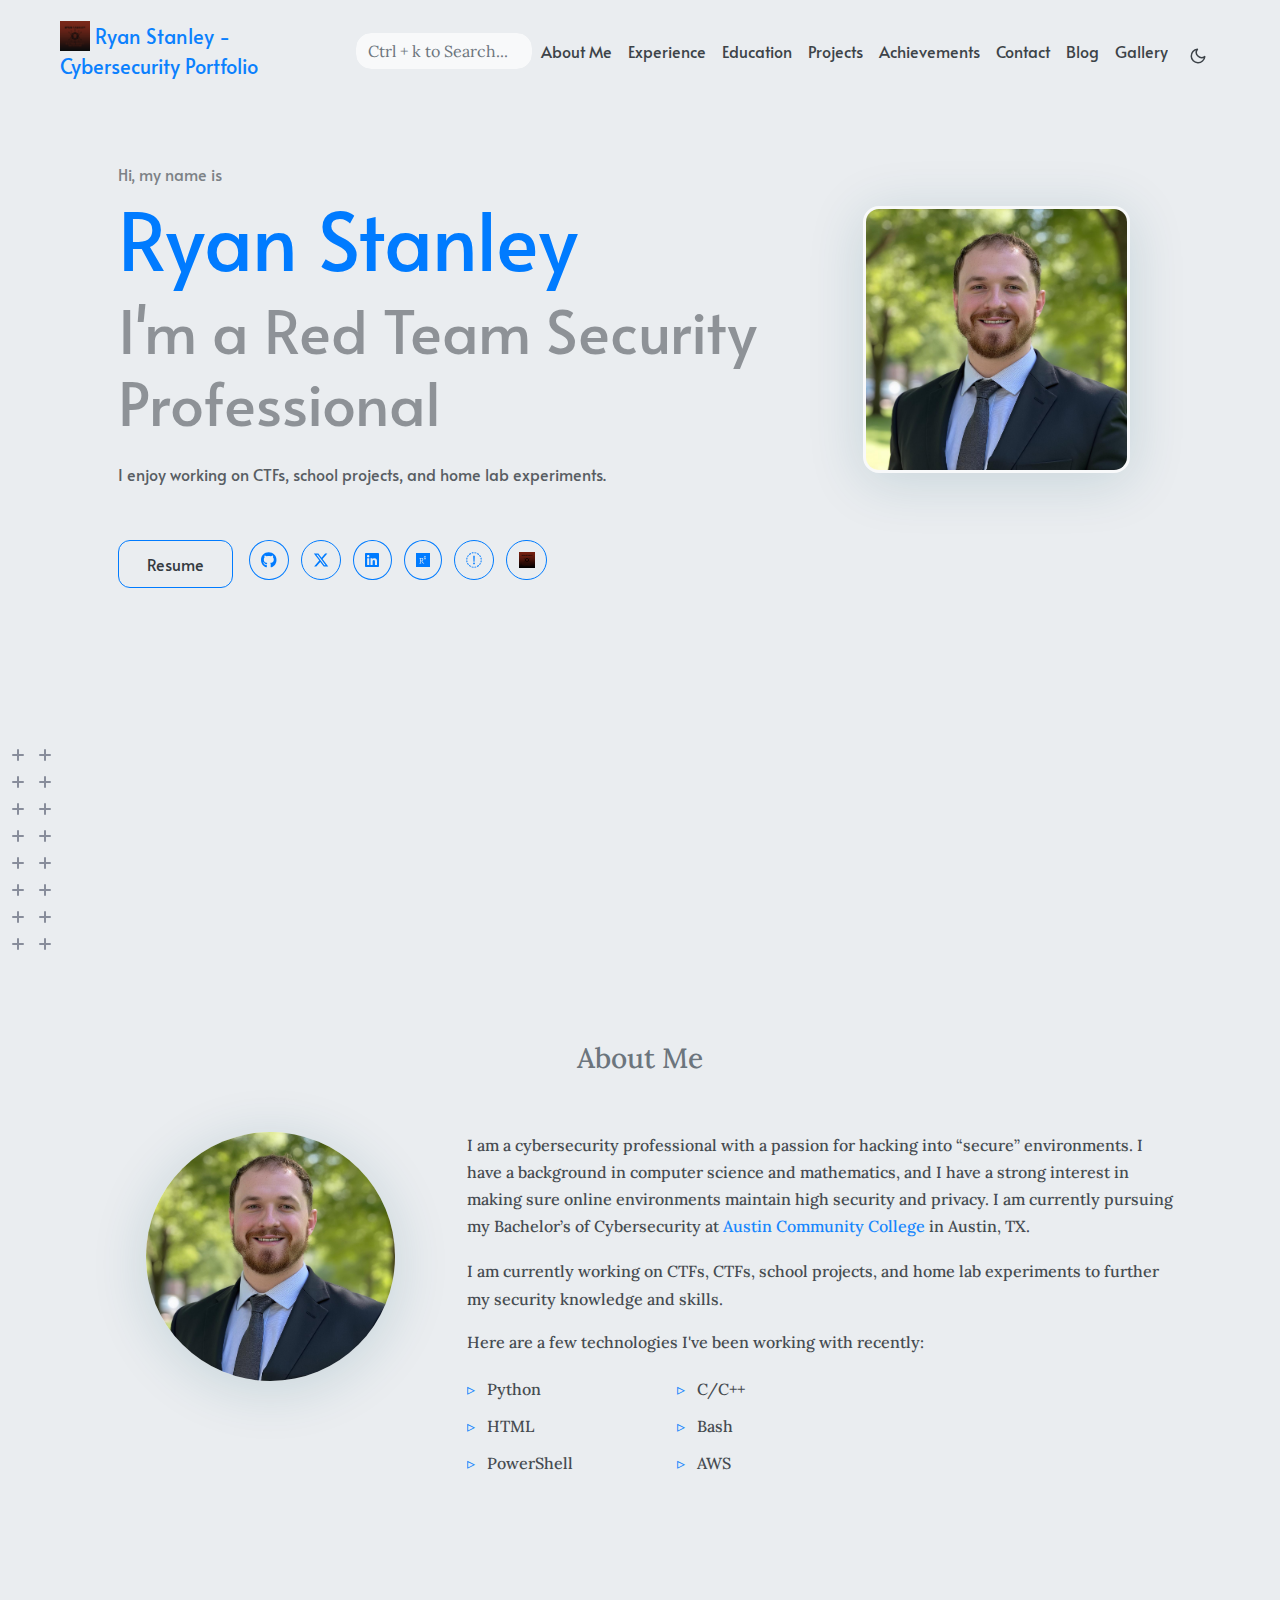
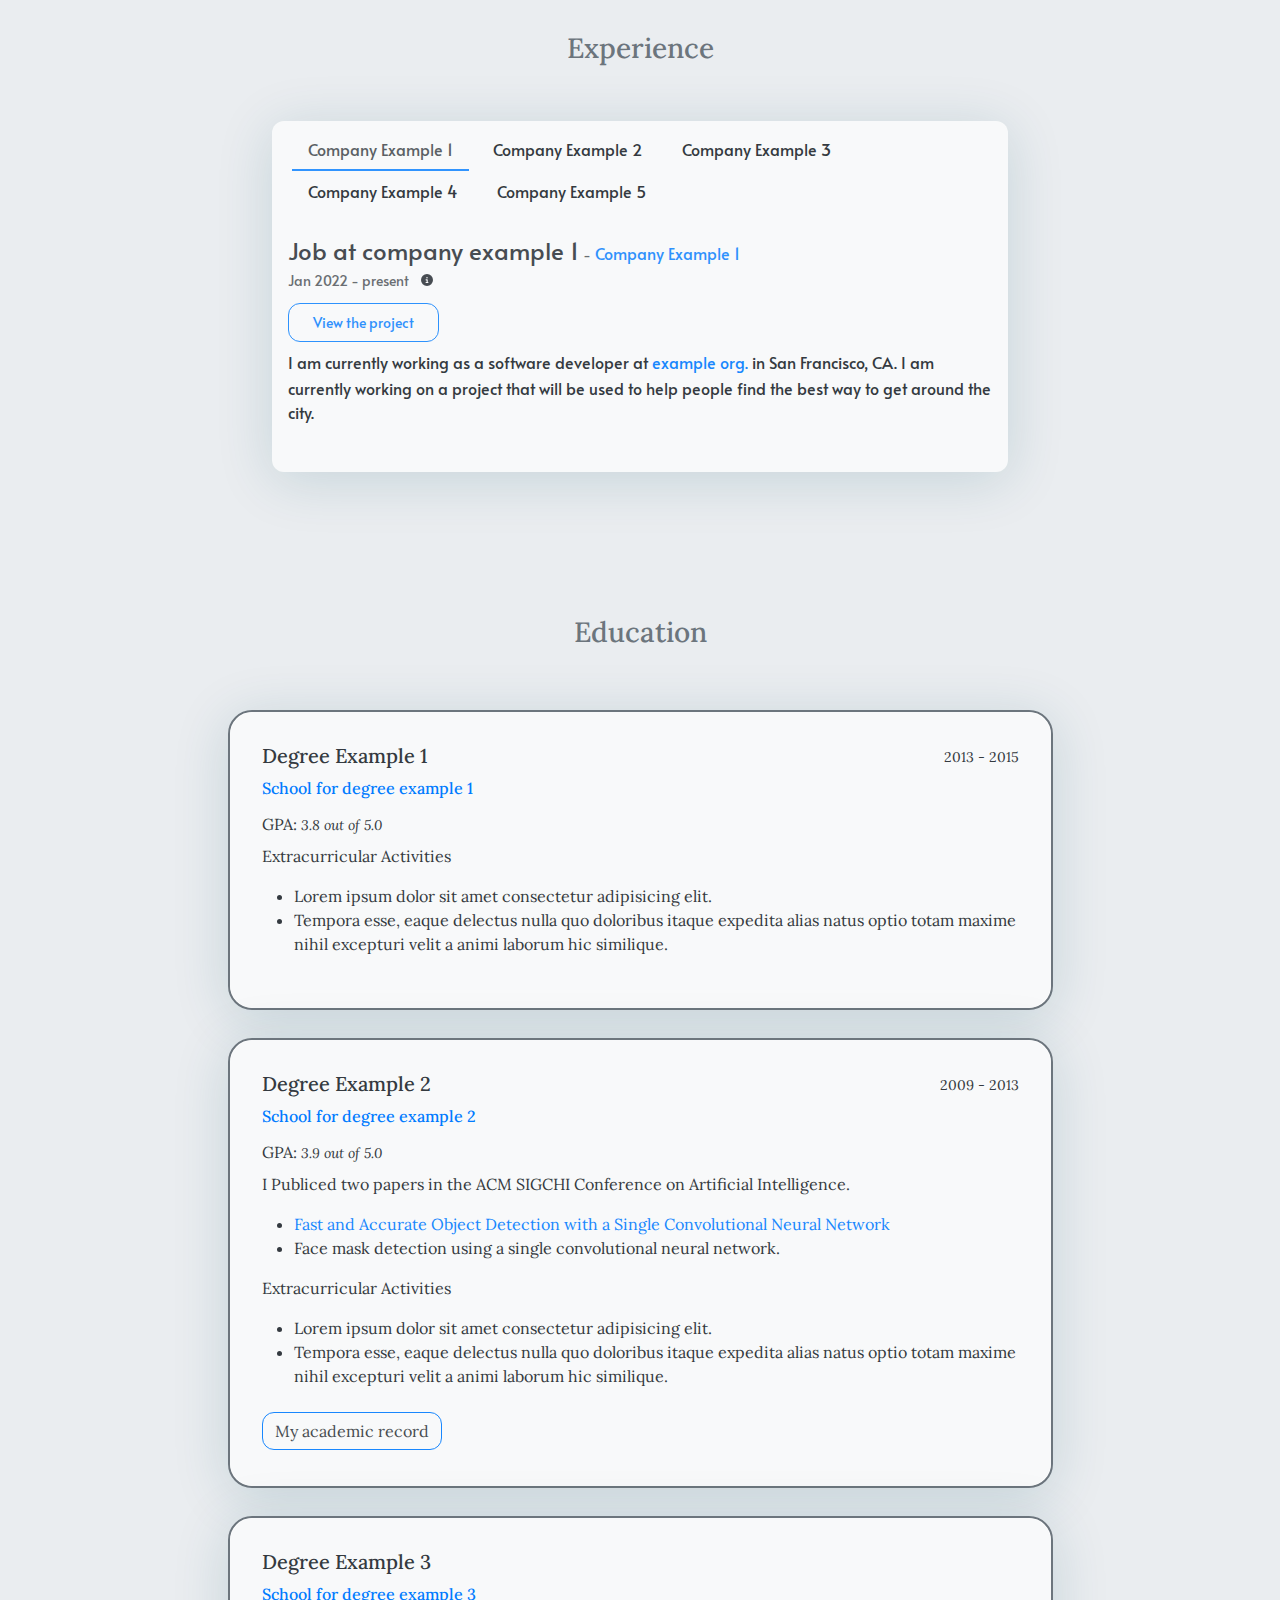
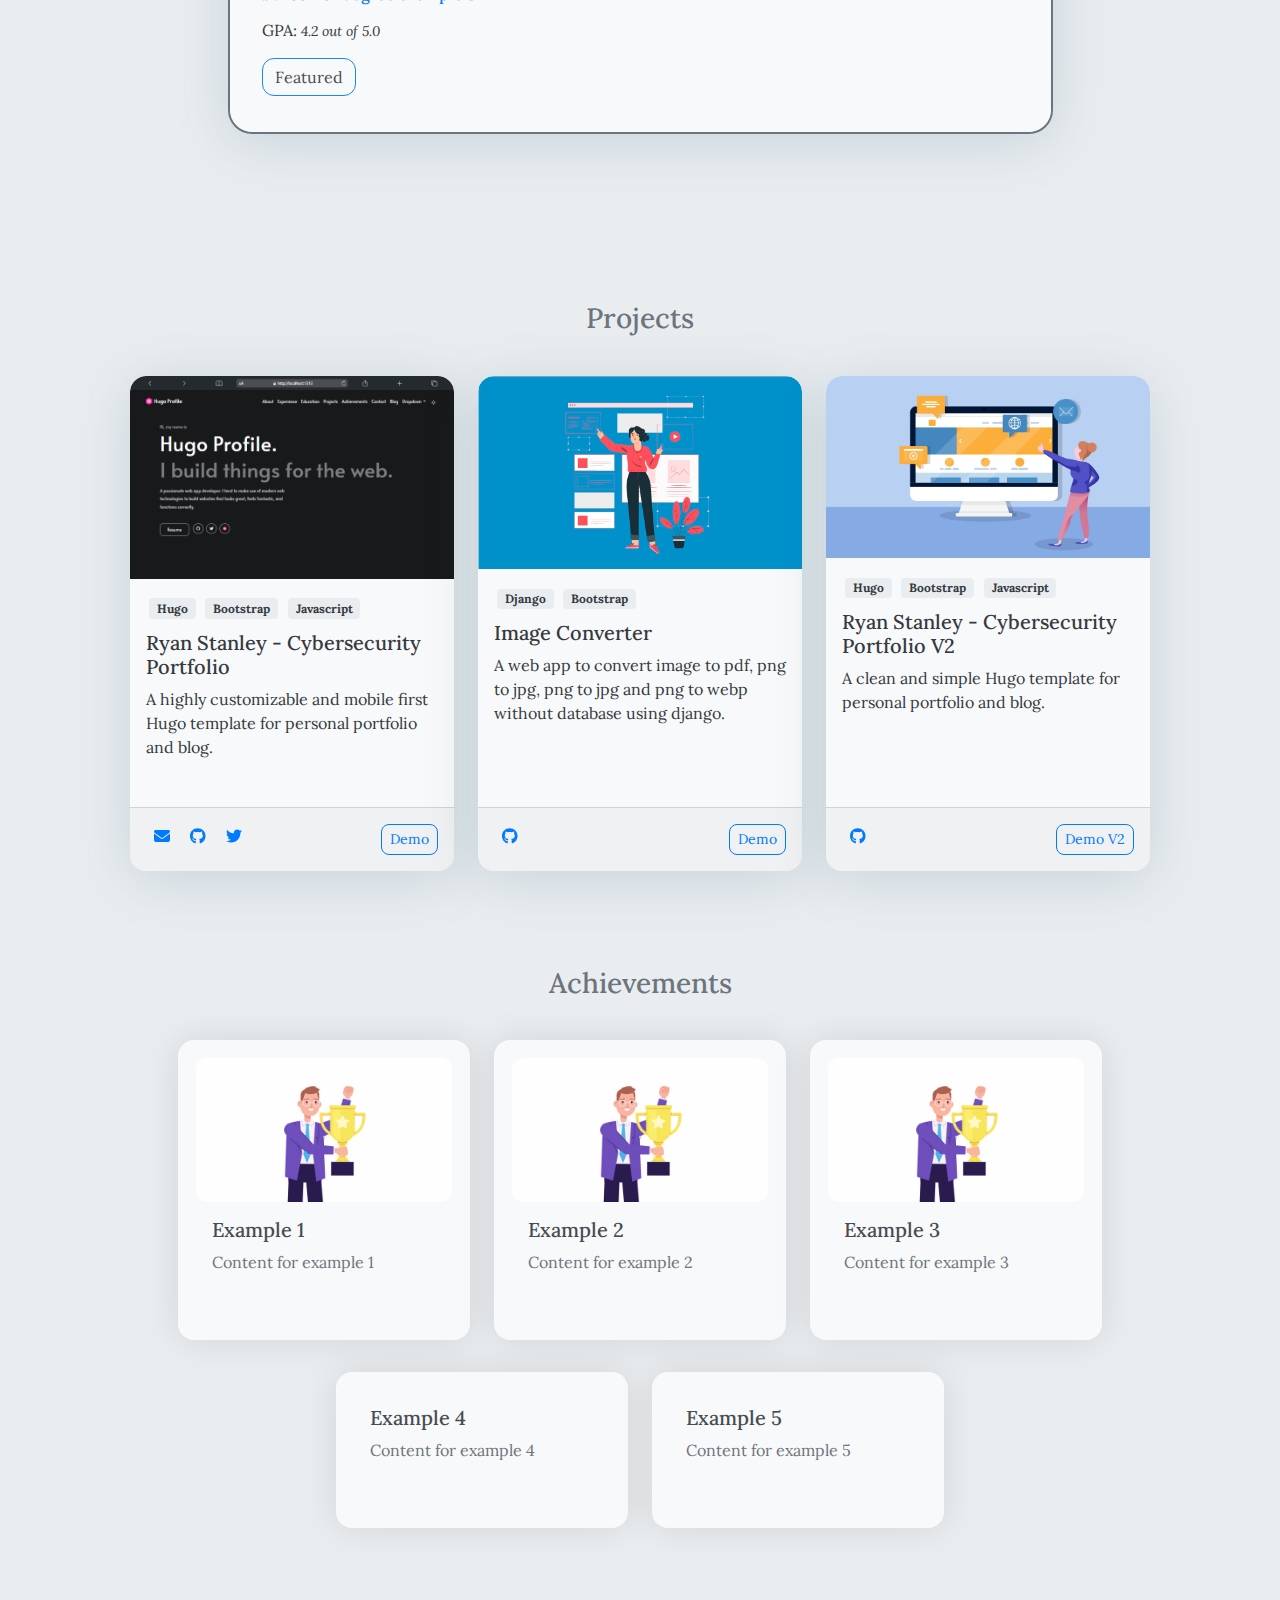
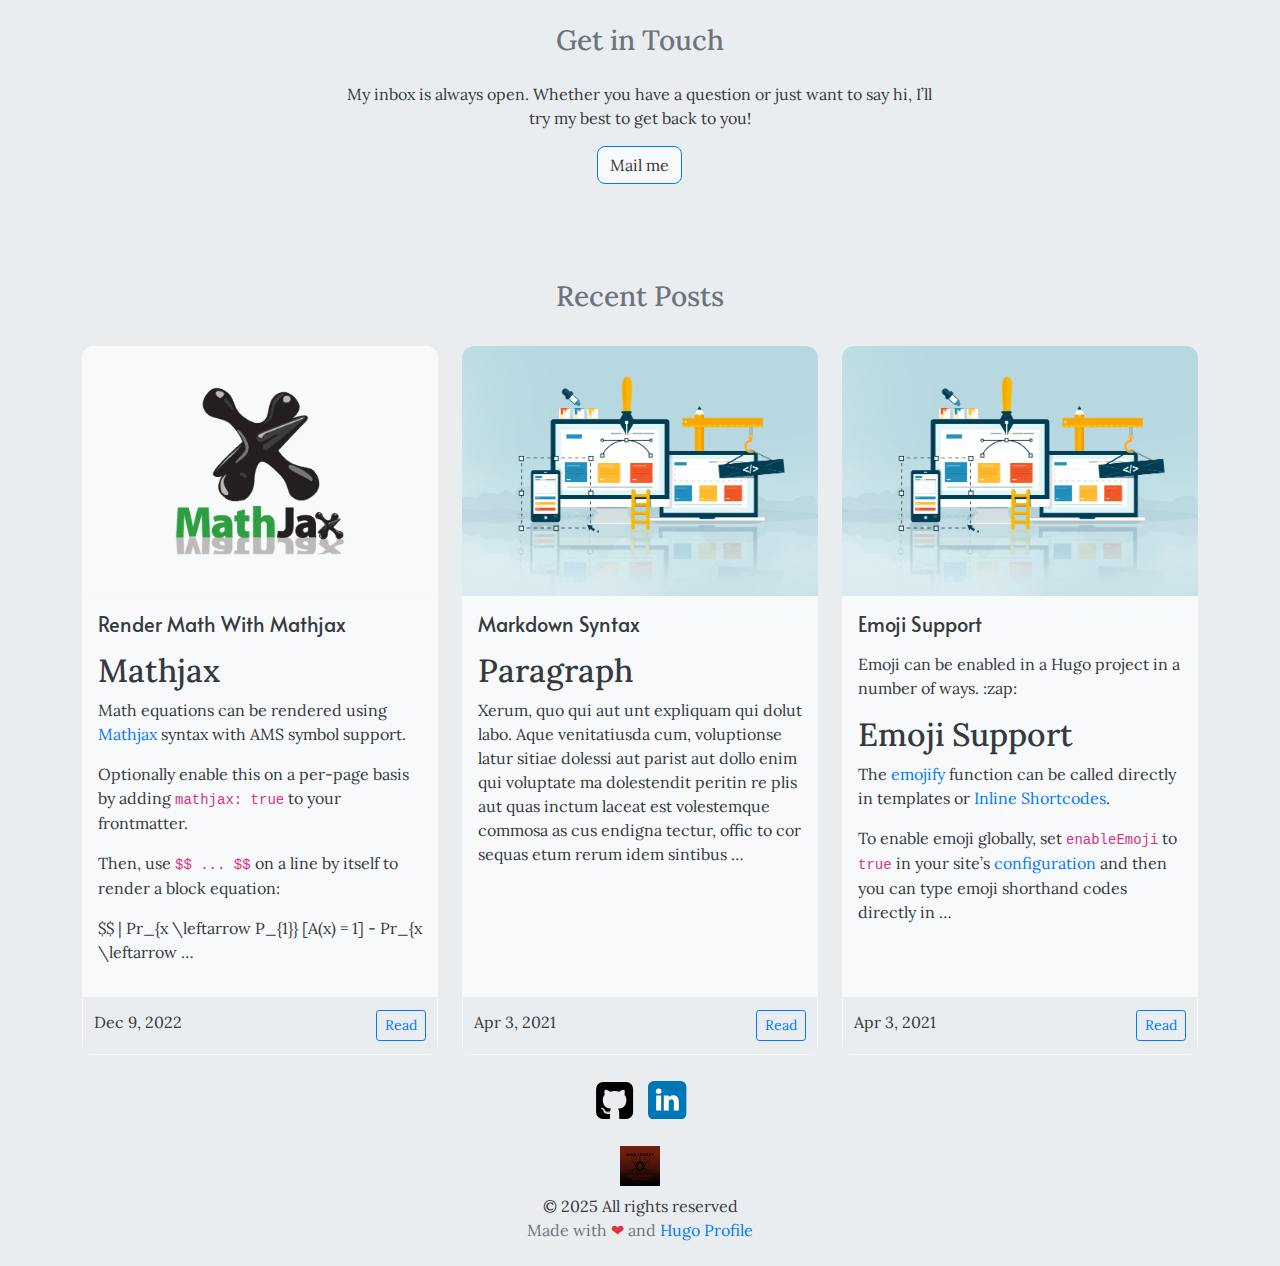
==== index.html @ 8c3f9b7b "resume and background color change" ====
<!DOCTYPE html>
<html lang="en">

<head>
	<meta name="generator" content="Hugo 0.146.5"><meta charset="UTF-8">
<meta name="viewport" content="width=device-width, initial-scale=1.0">
<meta http-equiv="X-UA-Compatible" content="ie=edge">
<meta http-equiv="Accept-CH" content="DPR, Viewport-Width, Width">
<link rel="icon" href=/fav.png type="image/gif">


<link rel="preconnect" href="https://fonts.googleapis.com">
<link rel="preconnect" href="https://fonts.gstatic.com" crossorigin>
<link rel="preload"
      as="style"
      href="https://fonts.googleapis.com/css2?family=Alata&family=Lora:ital,wght@0,400;0,500;0,600;0,700;1,400;1,500;1,600;1,700&family=Roboto:ital,wght@0,100;0,300;0,400;0,500;0,700;0,900;1,100;1,300;1,400;1,500;1,700;1,900&display=swap"
>
<link rel="stylesheet"
      href="https://fonts.googleapis.com/css2?family=Alata&family=Lora:ital,wght@0,400;0,500;0,600;0,700;1,400;1,500;1,600;1,700&family=Roboto:ital,wght@0,100;0,300;0,400;0,500;0,700;0,900;1,100;1,300;1,400;1,500;1,700;1,900&display=swap"
      media="print" onload="this.media='all'" />
<noscript>
  <link
          href="https://fonts.googleapis.com/css2?family=Alata&family=Lora:ital,wght@0,400;0,500;0,600;0,700;1,400;1,500;1,600;1,700&family=Roboto:ital,wght@0,100;0,300;0,400;0,500;0,700;0,900;1,100;1,300;1,400;1,500;1,700;1,900&display=swap"
          rel="stylesheet">
</noscript>


<link rel="stylesheet" href="/css/font.css" media="all">



<meta property="og:url" content="https://hugo-profile.netlify.app/">
  <meta property="og:site_name" content="Ryan Stanley - Cybersecurity Portfolio">
  <meta property="og:title" content="Ryan Stanley - Cybersecurity Portfolio">
  <meta property="og:description" content="I&#39;m a Red Team Security Professional">
  <meta property="og:locale" content="en_us">
  <meta property="og:type" content="website">


  <meta name="twitter:card" content="summary">
  <meta name="twitter:title" content="Ryan Stanley - Cybersecurity Portfolio">
  <meta name="twitter:description" content="I&#39;m a Red Team Security Professional">


<link rel="stylesheet" href="/bootstrap-5/css/bootstrap.min.css" media="all"><link rel="stylesheet" href="/css/header.css" media="all">
<link rel="stylesheet" href="/css/footer.css" media="all">


<link rel="stylesheet" href="/css/theme.css" media="all">

<style>
    :root {
        --text-color: #343a40;
        --text-secondary-color: #6c757d;
        --text-link-color: #007bff;
        --background-color: #eaedf0;
        --secondary-background-color: #64ffda1a;
        --primary-color: #007bff;
        --secondary-color: #f8f9fa;

         
        --text-color-dark: #e4e6eb;
        --text-secondary-color-dark: #b0b3b8;
        --text-link-color-dark: #ffffff;
        --background-color-dark: #18191a;
        --secondary-background-color-dark: #212529;
        --primary-color-dark: #ffffff;
        --secondary-color-dark: #212529;
    }
    body {
        font-size: 1rem;
        font-weight: 400;
        line-height: 1.5;
        text-align: left;
    }

    html {
        background-color: var(--background-color) !important;
    }

    body::-webkit-scrollbar {
        height: 0px;
        width: 8px;
        background-color: var(--background-color);
    }

    ::-webkit-scrollbar-track {
        border-radius: 1rem;
    }

    ::-webkit-scrollbar-thumb {
        border-radius: 1rem;
        background: #b0b0b0;
        outline: 1px solid var(--background-color);
    }

    #search-content::-webkit-scrollbar {
        width: .5em;
        height: .1em;
        background-color: var(--background-color);
    }
</style>



<meta name="description" content=I&#39;m&#32;a&#32;Red&#32;Team&#32;Security&#32;Professional>
<link rel="stylesheet" href="/css/index.css" media="all">
<link rel="stylesheet" href="/css/projects.css" media="all">


<script defer src="/fontawesome-6/all-6.4.2.js"></script>


  
  

  <title>
Ryan Stanley - Cybersecurity Portfolio

  </title>
</head>

<body class="light">
  
  
<script>
    let localStorageValue = localStorage.getItem("pref-theme");
    let mediaQuery = window.matchMedia('(prefers-color-scheme: dark)').matches;

    switch (localStorageValue) {
        case "dark":
            document.body.classList.add('dark');
            break;
        case "light":
            document.body.classList.remove('dark');
            break;
        default:
            if (mediaQuery) {
                document.body.classList.add('dark');
            }
            break;
    }
</script>




<script>
    var prevScrollPos = window.pageYOffset;
    window.addEventListener("scroll", function showHeaderOnScroll() {
        let profileHeaderElem = document.getElementById("profileHeader");
        let currentScrollPos = window.pageYOffset;
        let resetHeaderStyle = false;
        let showNavBarOnScrollUp =  true ;
        let showNavBar = showNavBarOnScrollUp ? prevScrollPos > currentScrollPos : currentScrollPos > 0;
        if (showNavBar) {
            profileHeaderElem.classList.add("showHeaderOnTop");
        } else {
            resetHeaderStyle = true;
        }
        if(currentScrollPos === 0) {
            resetHeaderStyle = true;
        }
        if(resetHeaderStyle) {
            profileHeaderElem.classList.remove("showHeaderOnTop");
        }
        prevScrollPos = currentScrollPos;
    });
</script>



<header id="profileHeader">
    <nav class="pt-3 navbar navbar-expand-lg animate">
        <div class="container-fluid mx-xs-2 mx-sm-5 mx-md-5 mx-lg-5">
            
            <a class="navbar-brand primary-font text-wrap" href="/">
                
                <img src="/fav.png" width="30" height="30"
                    class="d-inline-block align-top">
                Ryan Stanley - Cybersecurity Portfolio
                
            </a>

            
                <div>
                    <input id="search" autocomplete="off" class="form-control mr-sm-2 d-none d-md-block" placeholder='Ctrl &#43; k to Search...'
                        aria-label="Search" oninput="searchOnChange(event)">
                </div>
            

            
            <button class="navbar-toggler" type="button" data-bs-toggle="collapse" data-bs-target="#navbarContent"
                aria-controls="navbarContent" aria-expanded="false" aria-label="Toggle navigation">
                <svg aria-hidden="true" height="24" viewBox="0 0 16 16" version="1.1" width="24" data-view-component="true">
                    <path fill-rule="evenodd" d="M1 2.75A.75.75 0 011.75 2h12.5a.75.75 0 110 1.5H1.75A.75.75 0 011 2.75zm0 5A.75.75 0 011.75 7h12.5a.75.75 0 110 1.5H1.75A.75.75 0 011 7.75zM1.75 12a.75.75 0 100 1.5h12.5a.75.75 0 100-1.5H1.75z"></path>
                </svg>
            </button>

            
            <div class="collapse navbar-collapse text-wrap primary-font" id="navbarContent">
                <ul class="navbar-nav ms-auto text-center">
                    
                        <li class="nav-item navbar-text d-block d-md-none">
                            <div class="nav-link">
                                <input id="search" autocomplete="off" class="form-control mr-sm-2" placeholder='Ctrl &#43; k to Search...' aria-label="Search" oninput="searchOnChange(event)">
                            </div>
                        </li>
                    

                    
                    <li class="nav-item navbar-text">
                        <a class="nav-link" href="/#about" aria-label="about">
                            About Me
                        </a>
                    </li>
                    

                    
                    <li class="nav-item navbar-text">
                        <a class="nav-link" href="/#experience"
                            aria-label="experience">
                            Experience
                        </a>
                    </li>
                    

                    
                    <li class="nav-item navbar-text">
                        <a class="nav-link" href="/#education"
                            aria-label="education">
                            Education
                        </a>
                    </li>
                    

                    
                    <li class="nav-item navbar-text">
                        <a class="nav-link" href="/#projects"
                            aria-label="projects">
                            Projects
                        </a>
                    </li>
                    

                    
                    <li class="nav-item navbar-text">
                        <a class="nav-link" href="/#achievements"
                            aria-label="achievements">
                            Achievements
                        </a>
                    </li>
                    

                    
                    <li class="nav-item navbar-text">
                        <a class="nav-link" href="/#contact"
                            aria-label="contact">
                            Contact
                        </a>
                    </li>
                    

                    

                    
                    
                    
                    
                    <li class="nav-item navbar-text">
                        <a class="nav-link" href="/blogs" title="Blog posts">
                            
                            Blog
                        </a>
                    </li>
                    
                    
                    
                    
                    <li class="nav-item navbar-text">
                        <a class="nav-link" href="/gallery" title="Blog posts">
                            
                            Gallery
                        </a>
                    </li>
                    
                    

                    
                    <li class="nav-item navbar-text">
                        
                        <div class="text-center">
                            <button id="theme-toggle">
                                <svg id="moon" xmlns="http://www.w3.org/2000/svg" width="24" height="24" viewBox="0 0 24 24" fill="none" stroke="currentColor" stroke-width="2" stroke-linecap="round" stroke-linejoin="round">
                                    <path d="M21 12.79A9 9 0 1 1 11.21 3 7 7 0 0 0 21 12.79z"></path>
                                </svg>
                                <svg id="sun" xmlns="http://www.w3.org/2000/svg" width="24" height="24" viewBox="0 0 24 24" fill="none" stroke="currentColor" stroke-width="2" stroke-linecap="round" stroke-linejoin="round">
                                    <circle cx="12" cy="12" r="5"></circle>
                                    <line x1="12" y1="1" x2="12" y2="3"></line>
                                    <line x1="12" y1="21" x2="12" y2="23"></line>
                                    <line x1="4.22" y1="4.22" x2="5.64" y2="5.64"></line>
                                    <line x1="18.36" y1="18.36" x2="19.78" y2="19.78"></line>
                                    <line x1="1" y1="12" x2="3" y2="12"></line>
                                    <line x1="21" y1="12" x2="23" y2="12"></line>
                                    <line x1="4.22" y1="19.78" x2="5.64" y2="18.36"></line>
                                    <line x1="18.36" y1="5.64" x2="19.78" y2="4.22"></line>
                                </svg>
                            </button>
                        </div>
                    </li>
                    

                </ul>

            </div>
        </div>
    </nav>
</header>
<div id="content">
<section id="hero" class="py-5 align-middle">
    <div class="container px-3 px-sm-5 px-md-5 px-lg-5 pt-lg-3">
        <div class="row">
            <div class="col-sm-12 col-md-12 col-lg-8 content animate" id="primary-font">
                <span class="subtitle">
                    Hi, my name is
                </span>
                <h1>
                    Ryan Stanley
                </h1>
                <h2>
                    I&#39;m a Red Team Security Professional
                </h2>
                <p class="hero-content">
                    I enjoy working on CTFs, school projects, and home lab experiments.
                </p>
                <div class="row">
                    <div class="col-auto h-100">
                        
                        <a href="/images/resume.pdf" class="btn" download
			  >
                            Resume
                        </a>
                        
                    </div>
                    <div class="col-auto px-0 h-100"><span>
    
    <span class="px-1">
        <a href="https://github.com/ryanstanley-tech"
             target="_blank" 
            class="btn social-icon"
        >
            <i class="fab fa-github"></i>
        </a>
    </span>
    
    <span class="px-1">
        <a href="https://x.com/srytxn"
             target="_blank" 
            class="btn social-icon"
        >
            <i class="fab fa-x-twitter"></i>
        </a>
    </span>
    
    <span class="px-1">
        <a href="https://www.linkedin.com/in/ryanstanley-tech/"
             target="_blank" 
            class="btn social-icon"
        >
            <i class="fab fa-linkedin"></i>
        </a>
    </span>
    
    <span class="px-1">
        <a href="https://www.researchgate.net/profile/Ryan-Stanley-11?ev=hdr_xprf"
             target="_blank" 
            class="btn social-icon"
        >
            <i class="fab fa-researchgate"></i>
        </a>
    </span>
    
    <span class="px-1">
        <a href="https://tryhackme.com/p/srytxn"
             target="_blank" 
            class="btn social-icon"
        >
            <i class="fab fa-console"></i>
        </a>
    </span>
    

    
    <span class="px-1">
        <a href="https://ryanstanley-tech.github.io/"
             target="_blank" 
            class="btn social-icon"
        >
            <img src="/fav.png">
        </a>
    </span>
    
</span>
</div>
                </div>
            </div>
            <div class="col-sm-12 col-md-12 col-lg-4">
                <div class="row justify-content-center">
                    <div class="col-sm-12 col-md-9 pt-5 image animate px-5 px-md-5 px-lg-0 text-center">
                        <img src="/images/me.png"
                            class="img-thumbnail mx-auto"
                            alt=""
                        >
                    </div>
                </div>
            </div>
        </div>
    </div>
    
    <div class="hero-bottom-svg d-md-block d-lg-block d-none">
        <svg xmlns="http://www.w3.org/2000/svg" width="201" height="201" viewBox="0 0 201 201">
            <g id="Group_1168" data-name="Group 1168" transform="translate(-384 -1392)">
                <rect id="Rectangle_2206" data-name="Rectangle 2206" width="12" height="2" rx="1"
                    transform="translate(391 1392) rotate(90)" fill="#282f49" />
                <rect id="Rectangle_2271" data-name="Rectangle 2271" width="12" height="2" rx="1"
                    transform="translate(391 1500) rotate(90)" fill="#282f49" />
                <rect id="Rectangle_2238" data-name="Rectangle 2238" width="12" height="2" rx="1"
                    transform="translate(391 1446) rotate(90)" fill="#282f49" />
                <rect id="Rectangle_2278" data-name="Rectangle 2278" width="12" height="2" rx="1"
                    transform="translate(391 1554) rotate(90)" fill="#282f49" />
                <rect id="Rectangle_2222" data-name="Rectangle 2222" width="12" height="2" rx="1"
                    transform="translate(391 1419) rotate(90)" fill="#282f49" />
                <rect id="Rectangle_2272" data-name="Rectangle 2272" width="12" height="2" rx="1"
                    transform="translate(391 1527) rotate(90)" fill="#282f49" />
                <rect id="Rectangle_2241" data-name="Rectangle 2241" width="12" height="2" rx="1"
                    transform="translate(391 1473) rotate(90)" fill="#282f49" />
                <rect id="Rectangle_2288" data-name="Rectangle 2288" width="12" height="2" rx="1"
                    transform="translate(391 1581) rotate(90)" fill="#282f49" />
                <rect id="Rectangle_2214" data-name="Rectangle 2214" width="12" height="2" rx="1"
                    transform="translate(499 1392) rotate(90)" fill="#282f49" />
                <rect id="Rectangle_2289" data-name="Rectangle 2289" width="12" height="2" rx="1"
                    transform="translate(499 1500) rotate(90)" fill="#282f49" />
                <rect id="Rectangle_2256" data-name="Rectangle 2256" width="12" height="2" rx="1"
                    transform="translate(499 1446) rotate(90)" fill="#282f49" />
                <rect id="Rectangle_2290" data-name="Rectangle 2290" width="12" height="2" rx="1"
                    transform="translate(499 1554) rotate(90)" fill="#282f49" />
                <rect id="Rectangle_2231" data-name="Rectangle 2231" width="12" height="2" rx="1"
                    transform="translate(499 1419) rotate(90)" fill="#282f49" />
                <rect id="Rectangle_2291" data-name="Rectangle 2291" width="12" height="2" rx="1"
                    transform="translate(499 1527) rotate(90)" fill="#282f49" />
                <rect id="Rectangle_2257" data-name="Rectangle 2257" width="12" height="2" rx="1"
                    transform="translate(499 1473) rotate(90)" fill="#282f49" />
                <rect id="Rectangle_2292" data-name="Rectangle 2292" width="12" height="2" rx="1"
                    transform="translate(499 1581) rotate(90)" fill="#282f49" />
                <rect id="Rectangle_2210" data-name="Rectangle 2210" width="12" height="2" rx="1"
                    transform="translate(445 1392) rotate(90)" fill="#282f49" />
                <rect id="Rectangle_2279" data-name="Rectangle 2279" width="12" height="2" rx="1"
                    transform="translate(445 1500) rotate(90)" fill="#282f49" />
                <rect id="Rectangle_2248" data-name="Rectangle 2248" width="12" height="2" rx="1"
                    transform="translate(445 1446) rotate(90)" fill="#282f49" />
                <rect id="Rectangle_2280" data-name="Rectangle 2280" width="12" height="2" rx="1"
                    transform="translate(445 1554) rotate(90)" fill="#282f49" />
                <rect id="Rectangle_2226" data-name="Rectangle 2226" width="12" height="2" rx="1"
                    transform="translate(445 1419) rotate(90)" fill="#282f49" />
                <rect id="Rectangle_2281" data-name="Rectangle 2281" width="12" height="2" rx="1"
                    transform="translate(445 1527) rotate(90)" fill="#282f49" />
                <rect id="Rectangle_2249" data-name="Rectangle 2249" width="12" height="2" rx="1"
                    transform="translate(445 1473) rotate(90)" fill="#282f49" />
                <rect id="Rectangle_2293" data-name="Rectangle 2293" width="12" height="2" rx="1"
                    transform="translate(445 1581) rotate(90)" fill="#282f49" />
                <rect id="Rectangle_2219" data-name="Rectangle 2219" width="12" height="2" rx="1"
                    transform="translate(553 1392) rotate(90)" fill="#282f49" />
                <rect id="Rectangle_2310" data-name="Rectangle 2310" width="12" height="2" rx="1"
                    transform="translate(553 1500) rotate(90)" fill="#282f49" />
                <rect id="Rectangle_2262" data-name="Rectangle 2262" width="12" height="2" rx="1"
                    transform="translate(553 1446) rotate(90)" fill="#282f49" />
                <rect id="Rectangle_2311" data-name="Rectangle 2311" width="12" height="2" rx="1"
                    transform="translate(553 1554) rotate(90)" fill="#282f49" />
                <rect id="Rectangle_2232" data-name="Rectangle 2232" width="12" height="2" rx="1"
                    transform="translate(553 1419) rotate(90)" fill="#282f49" />
                <rect id="Rectangle_2312" data-name="Rectangle 2312" width="12" height="2" rx="1"
                    transform="translate(553 1527) rotate(90)" fill="#282f49" />
                <rect id="Rectangle_2263" data-name="Rectangle 2263" width="12" height="2" rx="1"
                    transform="translate(553 1473) rotate(90)" fill="#282f49" />
                <rect id="Rectangle_2313" data-name="Rectangle 2313" width="12" height="2" rx="1"
                    transform="translate(553 1581) rotate(90)" fill="#282f49" />
                <rect id="Rectangle_2209" data-name="Rectangle 2209" width="12" height="2" rx="1"
                    transform="translate(418 1392) rotate(90)" fill="#282f49" />
                <rect id="Rectangle_2273" data-name="Rectangle 2273" width="12" height="2" rx="1"
                    transform="translate(418 1500) rotate(90)" fill="#282f49" />
                <rect id="Rectangle_2242" data-name="Rectangle 2242" width="12" height="2" rx="1"
                    transform="translate(418 1446) rotate(90)" fill="#282f49" />
                <rect id="Rectangle_2282" data-name="Rectangle 2282" width="12" height="2" rx="1"
                    transform="translate(418 1554) rotate(90)" fill="#282f49" />
                <rect id="Rectangle_2223" data-name="Rectangle 2223" width="12" height="2" rx="1"
                    transform="translate(418 1419) rotate(90)" fill="#282f49" />
                <rect id="Rectangle_2274" data-name="Rectangle 2274" width="12" height="2" rx="1"
                    transform="translate(418 1527) rotate(90)" fill="#282f49" />
                <rect id="Rectangle_2243" data-name="Rectangle 2243" width="12" height="2" rx="1"
                    transform="translate(418 1473) rotate(90)" fill="#282f49" />
                <rect id="Rectangle_2294" data-name="Rectangle 2294" width="12" height="2" rx="1"
                    transform="translate(418 1581) rotate(90)" fill="#282f49" />
                <rect id="Rectangle_2217" data-name="Rectangle 2217" width="12" height="2" rx="1"
                    transform="translate(526 1392) rotate(90)" fill="#282f49" />
                <rect id="Rectangle_2314" data-name="Rectangle 2314" width="12" height="2" rx="1"
                    transform="translate(526 1500) rotate(90)" fill="#282f49" />
                <rect id="Rectangle_2258" data-name="Rectangle 2258" width="12" height="2" rx="1"
                    transform="translate(526 1446) rotate(90)" fill="#282f49" />
                <rect id="Rectangle_2315" data-name="Rectangle 2315" width="12" height="2" rx="1"
                    transform="translate(526 1554) rotate(90)" fill="#282f49" />
                <rect id="Rectangle_2233" data-name="Rectangle 2233" width="12" height="2" rx="1"
                    transform="translate(526 1419) rotate(90)" fill="#282f49" />
                <rect id="Rectangle_2316" data-name="Rectangle 2316" width="12" height="2" rx="1"
                    transform="translate(526 1527) rotate(90)" fill="#282f49" />
                <rect id="Rectangle_2259" data-name="Rectangle 2259" width="12" height="2" rx="1"
                    transform="translate(526 1473) rotate(90)" fill="#282f49" />
                <rect id="Rectangle_2317" data-name="Rectangle 2317" width="12" height="2" rx="1"
                    transform="translate(526 1581) rotate(90)" fill="#282f49" />
                <rect id="Rectangle_2211" data-name="Rectangle 2211" width="12" height="2" rx="1"
                    transform="translate(472 1392) rotate(90)" fill="#282f49" />
                <rect id="Rectangle_2295" data-name="Rectangle 2295" width="12" height="2" rx="1"
                    transform="translate(472 1500) rotate(90)" fill="#282f49" />
                <rect id="Rectangle_2250" data-name="Rectangle 2250" width="12" height="2" rx="1"
                    transform="translate(472 1446) rotate(90)" fill="#282f49" />
                <rect id="Rectangle_2296" data-name="Rectangle 2296" width="12" height="2" rx="1"
                    transform="translate(472 1554) rotate(90)" fill="#282f49" />
                <rect id="Rectangle_2227" data-name="Rectangle 2227" width="12" height="2" rx="1"
                    transform="translate(472 1419) rotate(90)" fill="#282f49" />
                <rect id="Rectangle_2297" data-name="Rectangle 2297" width="12" height="2" rx="1"
                    transform="translate(472 1527) rotate(90)" fill="#282f49" />
                <rect id="Rectangle_2251" data-name="Rectangle 2251" width="12" height="2" rx="1"
                    transform="translate(472 1473) rotate(90)" fill="#282f49" />
                <rect id="Rectangle_2298" data-name="Rectangle 2298" width="12" height="2" rx="1"
                    transform="translate(472 1581) rotate(90)" fill="#282f49" />
                <rect id="Rectangle_2221" data-name="Rectangle 2221" width="12" height="2" rx="1"
                    transform="translate(580 1392) rotate(90)" fill="#282f49" />
                <rect id="Rectangle_2318" data-name="Rectangle 2318" width="12" height="2" rx="1"
                    transform="translate(580 1500) rotate(90)" fill="#282f49" />
                <rect id="Rectangle_2264" data-name="Rectangle 2264" width="12" height="2" rx="1"
                    transform="translate(580 1446) rotate(90)" fill="#282f49" />
                <rect id="Rectangle_2319" data-name="Rectangle 2319" width="12" height="2" rx="1"
                    transform="translate(580 1554) rotate(90)" fill="#282f49" />
                <rect id="Rectangle_2236" data-name="Rectangle 2236" width="12" height="2" rx="1"
                    transform="translate(580 1419) rotate(90)" fill="#282f49" />
                <rect id="Rectangle_2320" data-name="Rectangle 2320" width="12" height="2" rx="1"
                    transform="translate(580 1527) rotate(90)" fill="#282f49" />
                <rect id="Rectangle_2265" data-name="Rectangle 2265" width="12" height="2" rx="1"
                    transform="translate(580 1473) rotate(90)" fill="#282f49" />
                <rect id="Rectangle_2321" data-name="Rectangle 2321" width="12" height="2" rx="1"
                    transform="translate(580 1581) rotate(90)" fill="#282f49" />
                <rect id="Rectangle_2207" data-name="Rectangle 2207" width="12" height="2" rx="1"
                    transform="translate(396 1399) rotate(-180)" fill="#282f49" />
                <rect id="Rectangle_2270" data-name="Rectangle 2270" width="12" height="2" rx="1"
                    transform="translate(396 1507) rotate(-180)" fill="#282f49" />
                <rect id="Rectangle_2239" data-name="Rectangle 2239" width="12" height="2" rx="1"
                    transform="translate(396 1453) rotate(-180)" fill="#282f49" />
                <rect id="Rectangle_2283" data-name="Rectangle 2283" width="12" height="2" rx="1"
                    transform="translate(396 1561) rotate(-180)" fill="#282f49" />
                <rect id="Rectangle_2224" data-name="Rectangle 2224" width="12" height="2" rx="1"
                    transform="translate(396 1426) rotate(-180)" fill="#282f49" />
                <rect id="Rectangle_2275" data-name="Rectangle 2275" width="12" height="2" rx="1"
                    transform="translate(396 1534) rotate(-180)" fill="#282f49" />
                <rect id="Rectangle_2244" data-name="Rectangle 2244" width="12" height="2" rx="1"
                    transform="translate(396 1480) rotate(-180)" fill="#282f49" />
                <rect id="Rectangle_2299" data-name="Rectangle 2299" width="12" height="2" rx="1"
                    transform="translate(396 1588) rotate(-180)" fill="#282f49" />
                <rect id="Rectangle_2215" data-name="Rectangle 2215" width="12" height="2" rx="1"
                    transform="translate(504 1399) rotate(-180)" fill="#282f49" />
                <rect id="Rectangle_2300" data-name="Rectangle 2300" width="12" height="2" rx="1"
                    transform="translate(504 1507) rotate(-180)" fill="#282f49" />
                <rect id="Rectangle_2252" data-name="Rectangle 2252" width="12" height="2" rx="1"
                    transform="translate(504 1453) rotate(-180)" fill="#282f49" />
                <rect id="Rectangle_2301" data-name="Rectangle 2301" width="12" height="2" rx="1"
                    transform="translate(504 1561) rotate(-180)" fill="#282f49" />
                <rect id="Rectangle_2228" data-name="Rectangle 2228" width="12" height="2" rx="1"
                    transform="translate(504 1426) rotate(-180)" fill="#282f49" />
                <rect id="Rectangle_2302" data-name="Rectangle 2302" width="12" height="2" rx="1"
                    transform="translate(504 1534) rotate(-180)" fill="#282f49" />
                <rect id="Rectangle_2253" data-name="Rectangle 2253" width="12" height="2" rx="1"
                    transform="translate(504 1480) rotate(-180)" fill="#282f49" />
                <rect id="Rectangle_2303" data-name="Rectangle 2303" width="12" height="2" rx="1"
                    transform="translate(504 1588) rotate(-180)" fill="#282f49" />
                <rect id="Rectangle_2212" data-name="Rectangle 2212" width="12" height="2" rx="1"
                    transform="translate(450 1399) rotate(-180)" fill="#282f49" />
                <rect id="Rectangle_2284" data-name="Rectangle 2284" width="12" height="2" rx="1"
                    transform="translate(450 1507) rotate(-180)" fill="#282f49" />
                <rect id="Rectangle_2245" data-name="Rectangle 2245" width="12" height="2" rx="1"
                    transform="translate(450 1453) rotate(-180)" fill="#282f49" />
                <rect id="Rectangle_2285" data-name="Rectangle 2285" width="12" height="2" rx="1"
                    transform="translate(450 1561) rotate(-180)" fill="#282f49" />
                <rect id="Rectangle_2229" data-name="Rectangle 2229" width="12" height="2" rx="1"
                    transform="translate(450 1426) rotate(-180)" fill="#282f49" />
                <rect id="Rectangle_2286" data-name="Rectangle 2286" width="12" height="2" rx="1"
                    transform="translate(450 1534) rotate(-180)" fill="#282f49" />
                <rect id="Rectangle_2246" data-name="Rectangle 2246" width="12" height="2" rx="1"
                    transform="translate(450 1480) rotate(-180)" fill="#282f49" />
                <rect id="Rectangle_2304" data-name="Rectangle 2304" width="12" height="2" rx="1"
                    transform="translate(450 1588) rotate(-180)" fill="#282f49" />
                <rect id="Rectangle_2218" data-name="Rectangle 2218" width="12" height="2" rx="1"
                    transform="translate(558 1399) rotate(-180)" fill="#282f49" />
                <rect id="Rectangle_2322" data-name="Rectangle 2322" width="12" height="2" rx="1"
                    transform="translate(558 1507) rotate(-180)" fill="#282f49" />
                <rect id="Rectangle_2266" data-name="Rectangle 2266" width="12" height="2" rx="1"
                    transform="translate(558 1453) rotate(-180)" fill="#282f49" />
                <rect id="Rectangle_2323" data-name="Rectangle 2323" width="12" height="2" rx="1"
                    transform="translate(558 1561) rotate(-180)" fill="#282f49" />
                <rect id="Rectangle_2234" data-name="Rectangle 2234" width="12" height="2" rx="1"
                    transform="translate(558 1426) rotate(-180)" fill="#282f49" />
                <rect id="Rectangle_2324" data-name="Rectangle 2324" width="12" height="2" rx="1"
                    transform="translate(558 1534) rotate(-180)" fill="#282f49" />
                <rect id="Rectangle_2267" data-name="Rectangle 2267" width="12" height="2" rx="1"
                    transform="translate(558 1480) rotate(-180)" fill="#282f49" />
                <rect id="Rectangle_2325" data-name="Rectangle 2325" width="12" height="2" rx="1"
                    transform="translate(558 1588) rotate(-180)" fill="#282f49" />
                <rect id="Rectangle_2208" data-name="Rectangle 2208" width="12" height="2" rx="1"
                    transform="translate(423 1399) rotate(-180)" fill="#282f49" />
                <rect id="Rectangle_2276" data-name="Rectangle 2276" width="12" height="2" rx="1"
                    transform="translate(423 1507) rotate(-180)" fill="#282f49" />
                <rect id="Rectangle_2240" data-name="Rectangle 2240" width="12" height="2" rx="1"
                    transform="translate(423 1453) rotate(-180)" fill="#282f49" />
                <rect id="Rectangle_2287" data-name="Rectangle 2287" width="12" height="2" rx="1"
                    transform="translate(423 1561) rotate(-180)" fill="#282f49" />
                <rect id="Rectangle_2225" data-name="Rectangle 2225" width="12" height="2" rx="1"
                    transform="translate(423 1426) rotate(-180)" fill="#282f49" />
                <rect id="Rectangle_2277" data-name="Rectangle 2277" width="12" height="2" rx="1"
                    transform="translate(423 1534) rotate(-180)" fill="#282f49" />
                <rect id="Rectangle_2247" data-name="Rectangle 2247" width="12" height="2" rx="1"
                    transform="translate(423 1480) rotate(-180)" fill="#282f49" />
                <rect id="Rectangle_2305" data-name="Rectangle 2305" width="12" height="2" rx="1"
                    transform="translate(423 1588) rotate(-180)" fill="#282f49" />
                <rect id="Rectangle_2216" data-name="Rectangle 2216" width="12" height="2" rx="1"
                    transform="translate(531 1399) rotate(-180)" fill="#282f49" />
                <rect id="Rectangle_2326" data-name="Rectangle 2326" width="12" height="2" rx="1"
                    transform="translate(531 1507) rotate(-180)" fill="#282f49" />
                <rect id="Rectangle_2260" data-name="Rectangle 2260" width="12" height="2" rx="1"
                    transform="translate(531 1453) rotate(-180)" fill="#282f49" />
                <rect id="Rectangle_2327" data-name="Rectangle 2327" width="12" height="2" rx="1"
                    transform="translate(531 1561) rotate(-180)" fill="#282f49" />
                <rect id="Rectangle_2235" data-name="Rectangle 2235" width="12" height="2" rx="1"
                    transform="translate(531 1426) rotate(-180)" fill="#282f49" />
                <rect id="Rectangle_2328" data-name="Rectangle 2328" width="12" height="2" rx="1"
                    transform="translate(531 1534) rotate(-180)" fill="#282f49" />
                <rect id="Rectangle_2261" data-name="Rectangle 2261" width="12" height="2" rx="1"
                    transform="translate(531 1480) rotate(-180)" fill="#282f49" />
                <rect id="Rectangle_2329" data-name="Rectangle 2329" width="12" height="2" rx="1"
                    transform="translate(531 1588) rotate(-180)" fill="#282f49" />
                <rect id="Rectangle_2213" data-name="Rectangle 2213" width="12" height="2" rx="1"
                    transform="translate(477 1399) rotate(-180)" fill="#282f49" />
                <rect id="Rectangle_2306" data-name="Rectangle 2306" width="12" height="2" rx="1"
                    transform="translate(477 1507) rotate(-180)" fill="#282f49" />
                <rect id="Rectangle_2254" data-name="Rectangle 2254" width="12" height="2" rx="1"
                    transform="translate(477 1453) rotate(-180)" fill="#282f49" />
                <rect id="Rectangle_2307" data-name="Rectangle 2307" width="12" height="2" rx="1"
                    transform="translate(477 1561) rotate(-180)" fill="#282f49" />
                <rect id="Rectangle_2230" data-name="Rectangle 2230" width="12" height="2" rx="1"
                    transform="translate(477 1426) rotate(-180)" fill="#282f49" />
                <rect id="Rectangle_2308" data-name="Rectangle 2308" width="12" height="2" rx="1"
                    transform="translate(477 1534) rotate(-180)" fill="#282f49" />
                <rect id="Rectangle_2255" data-name="Rectangle 2255" width="12" height="2" rx="1"
                    transform="translate(477 1480) rotate(-180)" fill="#282f49" />
                <rect id="Rectangle_2309" data-name="Rectangle 2309" width="12" height="2" rx="1"
                    transform="translate(477 1588) rotate(-180)" fill="#282f49" />
                <rect id="Rectangle_2220" data-name="Rectangle 2220" width="12" height="2" rx="1"
                    transform="translate(585 1399) rotate(-180)" fill="#282f49" />
                <rect id="Rectangle_2330" data-name="Rectangle 2330" width="12" height="2" rx="1"
                    transform="translate(585 1507) rotate(-180)" fill="#282f49" />
                <rect id="Rectangle_2268" data-name="Rectangle 2268" width="12" height="2" rx="1"
                    transform="translate(585 1453) rotate(-180)" fill="#282f49" />
                <rect id="Rectangle_2331" data-name="Rectangle 2331" width="12" height="2" rx="1"
                    transform="translate(585 1561) rotate(-180)" fill="#282f49" />
                <rect id="Rectangle_2237" data-name="Rectangle 2237" width="12" height="2" rx="1"
                    transform="translate(585 1426) rotate(-180)" fill="#282f49" />
                <rect id="Rectangle_2332" data-name="Rectangle 2332" width="12" height="2" rx="1"
                    transform="translate(585 1534) rotate(-180)" fill="#282f49" />
                <rect id="Rectangle_2269" data-name="Rectangle 2269" width="12" height="2" rx="1"
                    transform="translate(585 1480) rotate(-180)" fill="#282f49" />
                <rect id="Rectangle_2333" data-name="Rectangle 2333" width="12" height="2" rx="1"
                    transform="translate(585 1588) rotate(-180)" fill="#282f49" />
            </g>
        </svg>
    </div>
    
</section>

<section id="about" class="py-0 py-sm-5">
    <div class="container bg-transparent">
        <h3 class="text-center bg-transparent">About Me</h3>
        <div class="bg-transparent row justify-content-center px-3 py-5">
            
            <div class="col-sm-12 col-md-8 col-lg-4 mb-5 mb-sm-0 mb-md-5 mb-lg-0 d-none d-sm-none d-md-block">
                <div class="image d-flex px-5">
                    <img src="/images/me.png" class="img-thumbnail mx-auto rounded-circle" alt="">
                </div>
            </div>
            
            <div class="col-sm-12 col-md-12 col-lg-8 content">
                <p>I am a cybersecurity professional with a passion for hacking into &ldquo;secure&rdquo; environments. I have a background in computer science and mathematics, and I have a strong interest in making sure online environments maintain high security and privacy. I am currently pursuing my Bachelor&rsquo;s of Cybersecurity at <a href="https://www.austincc.edu/">Austin Community College</a> in Austin, TX.</p>
<p>I am currently working on CTFs, CTFs, school projects, and home lab experiments to further my security knowledge and skills.</p>


                
                Here are a few technologies I&#39;ve been working with recently:
                <ul>
                    
                    <li>Python</li>
                    
                    <li>C/C++</li>
                    
                    <li>HTML</li>
                    
                    <li>Bash</li>
                    
                    <li>PowerShell</li>
                    
                    <li>AWS</li>
                    
                </ul>
                
            </div>
        </div>
    </div>
</section>

<section id="experience" class="py-5">
    <div class="container">
        <h3 class="text-center">Experience</h3>
        <div class="row justify-content-center">
            <div class="col-sm-12 col-md-8 col-lg-8 py-5">
                <div class="experience-container px-3 pt-2">
                    <ul class="nav nav-pills mb-3 bg-transparent primary-font" id="pills-tab" role="tablist">
                        
                        
                        <li class="nav-item px-1 bg-transparent" role="presentation">
                            <div 
                                class="nav-link active bg-transparent" 
                                aria-selected="true" 
                                role="tab" 
                                data-bs-toggle="pill"
                                id='Company-Example-1-Jan-2022---present-tab'
                                data-bs-target='#pills-Company-Example-1-Jan-2022---present'
                                aria-controls='Company-Example-1-Jan-2022---present' 
                            >
                                Company Example 1
                            </div>
                        </li>
                        
                        
                        
                        <li class="nav-item px-1 bg-transparent" role="presentation">
                            <div 
                                class="nav-link bg-transparent" 
                                aria-selected="true" 
                                role="tab" 
                                data-bs-toggle="pill"
                                id='Company-Example-2-Sep-2020---Dec-2021-tab'
                                data-bs-target='#pills-Company-Example-2-Sep-2020---Dec-2021' 
                                aria-controls='Company-Example-2-Sep-2020---Dec-2021'
                            >
                                Company Example 2
                            </div>
                        </li>
                        
                        
                        
                        <li class="nav-item px-1 bg-transparent" role="presentation">
                            <div 
                                class="nav-link bg-transparent" 
                                aria-selected="true" 
                                role="tab" 
                                data-bs-toggle="pill"
                                id='Company-Example-3-Jan-2020---Aug-2020-tab'
                                data-bs-target='#pills-Company-Example-3-Jan-2020---Aug-2020' 
                                aria-controls='Company-Example-3-Jan-2020---Aug-2020'
                            >
                                Company Example 3
                            </div>
                        </li>
                        
                        
                        
                        <li class="nav-item px-1 bg-transparent" role="presentation">
                            <div 
                                class="nav-link bg-transparent" 
                                aria-selected="true" 
                                role="tab" 
                                data-bs-toggle="pill"
                                id='Company-Example-4-June-2017---Nov-2019-tab'
                                data-bs-target='#pills-Company-Example-4-June-2017---Nov-2019' 
                                aria-controls='Company-Example-4-June-2017---Nov-2019'
                            >
                                Company Example 4
                            </div>
                        </li>
                        
                        
                        
                        <li class="nav-item px-1 bg-transparent" role="presentation">
                            <div 
                                class="nav-link bg-transparent" 
                                aria-selected="true" 
                                role="tab" 
                                data-bs-toggle="pill"
                                id='Company-Example-5-Feb-2016---Mar-2017-tab'
                                data-bs-target='#pills-Company-Example-5-Feb-2016---Mar-2017' 
                                aria-controls='Company-Example-5-Feb-2016---Mar-2017'
                            >
                                Company Example 5
                            </div>
                        </li>
                        
                        
                    </ul>
                    <div class="tab-content pb-5 pt-2 bg-transparent primary-font" id="pills-tabContent">
                        
                        
                        <div 
                            class="tab-pane fade show active bg-transparent" 
                            role="tabpanel"
                            id='pills-Company-Example-1-Jan-2022---present'
                            aria-labelledby='pills-Company-Example-1-Jan-2022---present-tab'
                        >
                            <div>
                                <span class="h4">Job at company example 1</span>
                                <small>-</small>
                                <a href="https://example.com" target="_blank">Company Example 1</a>
                                <div class="pb-1">
                                    <small>Jan 2022 - present</small>
                                    
                                    <span class="p-2">
                                        <span 
                                            style="cursor: pointer;" 
                                            data-bs-toggle="tooltip" 
                                            data-bs-placement="top" 
                                            data-bs-original-title=Working&#32;as&#32;a&#32;Job&#32;at&#32;company&#32;example&#32;1&#32;at&#32;Company&#32;Example&#32;1
                                        >
                                            <i class="fas fa-info-circle fa-xs"></i>
                                        </span>
                                    </span>
                                    
                                </div>

                                
                                <div class="py-2 featuredLink">
                                    <a class="p-2 px-4 btn btn-outline-primary btn-sm" href=https://example.com target="_blank">
                                        View the project 
                                    </a>
                                </div>
                                
                            </div>

                            I am currently working as a software developer at <a href="https://example.com">example org.</a> in San Francisco, CA. I am currently working on a project that will be used to help people find the best way to get around the city.
                        </div>
                        
                        
                        
                        <div 
                            class="tab-pane fade bg-transparent" 
                            role="tabpanel"
                            id='pills-Company-Example-2-Sep-2020---Dec-2021'
                            aria-labelledby='pills-Company-Example-2-Sep-2020---Dec-2021-tab'
                        >
                            <div>
                                <span class="h4">Job at company example 2</span>
                                <small>-</small>
                                <a href="https://example.com" target="_blank">Company Example 2</a>
                                
                                <div class="pb-1">
                                    <small>Sep 2020 - Dec 2021</small>
                                    
                                    <span class="p-2">
                                        <span 
                                            style="cursor: pointer;" 
                                            data-bs-toggle="tooltip" 
                                            data-bs-placement="top" 
                                            data-bs-original-title=I&#32;worked&#32;as&#32;a&#32;software&#32;developer&#32;for&#32;more&#32;than&#32;one&#32;year&#32;in&#32;Amazon.
                                        > 
                                            <i class="fas fa-info-circle fa-xs"></i>
                                        </span>
                                    </span>
                                    
                                </div>
                                
                                
                                <div class="py-2 featuredLink">
                                    <a class="p-2 px-4 btn btn-outline-primary btn-sm" href=https://example.com target="_blank">
                                        Featured Link 
                                    </a>
                                </div>
                                
                            </div>

                            <div class="pt-2">
                                <p>I am currently working as a software developer at <a href="https://example.com">example org.</a> in San Francisco, CA. I am currently working on a project that will be used to help people find the best way to get around the city.</p>
<ul>
<li>Lead backend developer for a product.</li>
<li>Created a frontend design for a product.</li>
</ul>
                            </div>
                        </div>
                        
                        
                        
                        <div 
                            class="tab-pane fade bg-transparent" 
                            role="tabpanel"
                            id='pills-Company-Example-3-Jan-2020---Aug-2020'
                            aria-labelledby='pills-Company-Example-3-Jan-2020---Aug-2020-tab'
                        >
                            <div>
                                <span class="h4">Job at company example 3</span>
                                <small>-</small>
                                <a href="https://example.com" target="_blank">Company Example 3</a>
                                
                                <div class="pb-1">
                                    <small>Jan 2020 - Aug 2020</small>
                                    
                                </div>
                                
                                
                                <div class="py-2 featuredLink">
                                    <a class="p-2 px-4 btn btn-outline-primary btn-sm" href=https://example.com target="_blank">
                                        Featured Link 
                                    </a>
                                </div>
                                
                            </div>

                            <div class="pt-2">
                                <p>I am currently working as a software developer at <a href="https://example.com">example org.</a> in San Francisco, CA. I am currently working on a project that will be used to help people find the best way to get around the city.</p>
<ul>
<li>Lead backend developer for a product.</li>
<li>Created a frontend design for a product.</li>
</ul>
                            </div>
                        </div>
                        
                        
                        
                        <div 
                            class="tab-pane fade bg-transparent" 
                            role="tabpanel"
                            id='pills-Company-Example-4-June-2017---Nov-2019'
                            aria-labelledby='pills-Company-Example-4-June-2017---Nov-2019-tab'
                        >
                            <div>
                                <span class="h4">Job at company example 4</span>
                                <small>-</small>
                                <a href="https://example.com" target="_blank">Company Example 4</a>
                                
                                <div class="pb-1">
                                    <small>June 2017 - Nov 2019</small>
                                    
                                    <span class="p-2">
                                        <span 
                                            style="cursor: pointer;" 
                                            data-bs-toggle="tooltip" 
                                            data-bs-placement="top" 
                                            data-bs-original-title=Worked&#32;as&#32;a&#32;Job&#32;at&#32;company&#32;example&#32;4&#32;at&#32;Company&#32;Example&#32;4
                                        > 
                                            <i class="fas fa-info-circle fa-xs"></i>
                                        </span>
                                    </span>
                                    
                                </div>
                                
                                
                                <div class="py-2 featuredLink">
                                    <a class="p-2 px-4 btn btn-outline-primary btn-sm" href=https://example.com target="_blank">
                                        Featured Link 
                                    </a>
                                </div>
                                
                            </div>

                            <div class="pt-2">
                                <p>I am currently working as a software developer at <a href="https://example.com">example org.</a> in San Francisco, CA. I am currently working on a project that will be used to help people find the best way to get around the city.</p>
<ul>
<li>Lead backend developer for a product.</li>
<li>Created a frontend design for a product.</li>
</ul>
                            </div>
                        </div>
                        
                        
                        
                        <div 
                            class="tab-pane fade bg-transparent" 
                            role="tabpanel"
                            id='pills-Company-Example-5-Feb-2016---Mar-2017'
                            aria-labelledby='pills-Company-Example-5-Feb-2016---Mar-2017-tab'
                        >
                            <div>
                                <span class="h4">Job at company example 5</span>
                                <small>-</small>
                                <a href="https://example.com" target="_blank">Company Example 5</a>
                                
                                <div class="pb-1">
                                    <small>Feb 2016 - Mar 2017</small>
                                    
                                    <span class="p-2">
                                        <span 
                                            style="cursor: pointer;" 
                                            data-bs-toggle="tooltip" 
                                            data-bs-placement="top" 
                                            data-bs-original-title=Worked&#32;as&#32;a&#32;Job&#32;at&#32;company&#32;example&#32;5&#32;at&#32;Company&#32;Example&#32;5
                                        > 
                                            <i class="fas fa-info-circle fa-xs"></i>
                                        </span>
                                    </span>
                                    
                                </div>
                                
                                
                            </div>

                            <div class="pt-2">
                                I am currently working as a software developer at <a href="https://example.com">example org.</a> in San Francisco, CA. I am currently working on a project that will be used to help people find the best way to get around the city.
                            </div>
                        </div>
                        
                        
                    </div>
                </div>
            </div>
        </div>
    </div>
</section>


<section id="education" class="py-5">
    <div class="container">
        <h3 class="text-center">Education</h3>
        <div class="row justify-content-center py-5">
            
            
            <div class="col-12 p-0">
                <div class="row row align-items-center justify-content-center m-1 mb-4">
                    

                    <div class="col-md-9">
                        <div class="card">
                            <div class="card-body">
                                <div class="float-end">
                                    <small>2013 - 2015</small>
                                </div>
                                <h5 class="card-title">Degree Example 1</h5>
                                
                                
                                <a href="https://example.org" target="_blank">
                                    <h6>
                                    School for degree example 1
                                    </h6>
                                </a>
                                

                                
                                <div class="py-1">
                                    GPA:
                                    <i>
                                        <small>3.8 out of 5.0</small>
                                    </i> 
                                </div>
                                
                                <div class="py-1 education-content">
                                    <p>Extracurricular Activities</p>
<ul>
<li>Lorem ipsum dolor sit amet consectetur adipisicing elit.</li>
<li>Tempora esse, eaque delectus nulla quo doloribus itaque expedita alias natus optio totam maxime nihil excepturi velit a animi laborum hic similique.</li>
</ul>
                                </div>

                                
                            </div>
                        </div>
                    </div>
                </div>
            </div>
            
            <div class="col-12 p-0">
                <div class="row row align-items-center justify-content-center m-1 mb-4">
                    

                    <div class="col-md-9">
                        <div class="card">
                            <div class="card-body">
                                <div class="float-end">
                                    <small>2009 - 2013</small>
                                </div>
                                <h5 class="card-title">Degree Example 2</h5>
                                
                                
                                <a href="https://example.org" target="_blank">
                                    <h6>
                                    School for degree example 2
                                    </h6>
                                </a>
                                

                                
                                <div class="py-1">
                                    GPA:
                                    <i>
                                        <small>3.9 out of 5.0</small>
                                    </i> 
                                </div>
                                
                                <div class="py-1 education-content">
                                    <p>I Publiced two papers in the ACM SIGCHI Conference on Artificial Intelligence.</p>
<ul>
<li><a href="https://example.com">Fast and Accurate Object Detection with a Single Convolutional Neural Network</a></li>
<li>Face mask detection using a single convolutional neural network.</li>
</ul>
<p>Extracurricular Activities</p>
<ul>
<li>Lorem ipsum dolor sit amet consectetur adipisicing elit.</li>
<li>Tempora esse, eaque delectus nulla quo doloribus itaque expedita alias natus optio totam maxime nihil excepturi velit a animi laborum hic similique.</li>
</ul>

                                </div>

                                
                                <div class="py-1">
                                    <a href="https://example.com" class="btn">
                                        My academic record
                                    </a>
                                </div>
                                
                            </div>
                        </div>
                    </div>
                </div>
            </div>
            
            <div class="col-12 p-0">
                <div class="row row align-items-center justify-content-center m-1 mb-4">
                    

                    <div class="col-md-9">
                        <div class="card">
                            <div class="card-body">
                                <div class="float-end">
                                    <small></small>
                                </div>
                                <h5 class="card-title">Degree Example 3</h5>
                                
                                
                                <a href="https://example.org" target="_blank">
                                    <h6>
                                    School for degree example 3
                                    </h6>
                                </a>
                                

                                
                                <div class="py-1">
                                    GPA:
                                    <i>
                                        <small>4.2 out of 5.0</small>
                                    </i> 
                                </div>
                                
                                <div class="py-1 education-content">
                                    
                                </div>

                                
                                <div class="py-1">
                                    <a href="https://example.com" class="btn">
                                        Featured
                                    </a>
                                </div>
                                
                            </div>
                        </div>
                    </div>
                </div>
            </div>
            
        </div>
    </div>
</section>


<section id="projects" class="py-5">
    <div class="container">
        <h3 class="text-center">Projects</h3>
        <div class="row justify-content-center px-3 px-md-5">
            
            <div class="col-lg-4 col-md-6 my-3">
                <div class="card my-3 h-100" title="Ryan Stanley - Cybersecurity Portfolio">
                    <div class="card-head">
                        <img class="card-img-top" src="/images/projects/profile.png" alt="Ryan Stanley - Cybersecurity Portfolio">
                    </div>
                    <div class="card-body bg-transparent p-3">
                        <div class="pb-2 bg-transparent">
                            
                            <span class="badge badge-secondary">Hugo</span>
                            
                            <span class="badge badge-secondary">Bootstrap</span>
                            
                            <span class="badge badge-secondary">Javascript</span>
                            
                        </div>
                        <h5 class="card-title bg-transparent mt-1">Ryan Stanley - Cybersecurity Portfolio</h5>
                        <div class="card-text bg-transparent secondary-font">
                            A highly customizable and mobile first Hugo template for personal portfolio and blog.
                        </div>
                    </div>
                    
                    <div class="card-footer py-3">
                        
                        <span class="m-1 mx-2">
                            <a href="mailto:?subject=Hugo%20Profile%20Template&amp;body=Check%20it%20out:%20https%3a%2f%2fhugo-profile.netlify.app%2fblog%2fmarkdown-syntax%2f" target="_blank">
                                <i class="fa fa-envelope"></i>
                            </a>
                        </span>
                        
                        <span class="m-1 mx-2">
                            <a href="https://github.com/ryanstanley-tech" target="_blank">
                                <i class="fab fa-github"></i>
                            </a>
                        </span>
                        
                        <span class="m-1 mx-2">
                            <a href="https://twitter.com/intent/tweet?text=Check&#43;it&#43;out:&amp;url=https%3A%2F%2Fgithub.com%2Fgurusabarish%2Fhugo-profile" target="_blank">
                                <i class="fab fa-twitter"></i>
                            </a>
                        </span>
                        
                        
                        <span class="float-end">
                            <a class="btn btn-sm" href="https://ryanstanley-tech.github.io/" target="_blank">
                                Demo
                            </a>
                        </span>
                        
                    </div>
                    
                </div>
            </div>
            
            <div class="col-lg-4 col-md-6 my-3">
                <div class="card my-3 h-100" title="Image Converter">
                    <div class="card-head">
                        <img class="card-img-top" src="/images/projects/converter.jpg" alt="Image Converter">
                    </div>
                    <div class="card-body bg-transparent p-3">
                        <div class="pb-2 bg-transparent">
                            
                            <span class="badge badge-secondary">Django</span>
                            
                            <span class="badge badge-secondary">Bootstrap</span>
                            
                        </div>
                        <h5 class="card-title bg-transparent mt-1">Image Converter</h5>
                        <div class="card-text bg-transparent secondary-font">
                            A web app to convert image to pdf, png to jpg, png to jpg and png to webp without database using django.
                        </div>
                    </div>
                    
                    <div class="card-footer py-3">
                        
                        <span class="m-1 mx-2">
                            <a href="https://github.com/ryanstanley-tech" target="_blank">
                                <i class="fab fa-github"></i>
                            </a>
                        </span>
                        
                        
                        <span class="float-end">
                            <a class="btn btn-sm" href="https://django-converter.herokuapp.com" target="_blank">
                                Demo
                            </a>
                        </span>
                        
                    </div>
                    
                </div>
            </div>
            
            <div class="col-lg-4 col-md-6 my-3">
                <div class="card my-3 h-100" title="Ryan Stanley - Cybersecurity Portfolio V2">
                    <div class="card-head">
                        <img class="card-img-top" src="/images/projects/profile2.jpg" alt="Ryan Stanley - Cybersecurity Portfolio V2">
                    </div>
                    <div class="card-body bg-transparent p-3">
                        <div class="pb-2 bg-transparent">
                            
                            <span class="badge badge-secondary">Hugo</span>
                            
                            <span class="badge badge-secondary">Bootstrap</span>
                            
                            <span class="badge badge-secondary">Javascript</span>
                            
                        </div>
                        <h5 class="card-title bg-transparent mt-1">Ryan Stanley - Cybersecurity Portfolio V2</h5>
                        <div class="card-text bg-transparent secondary-font">
                            A clean and simple Hugo template for personal portfolio and blog.
                        </div>
                    </div>
                    
                    <div class="card-footer py-3">
                        
                        <span class="m-1 mx-2">
                            <a href="https://github.com/ryanstanley-tech" target="_blank">
                                <i class="fab fa-github"></i>
                            </a>
                        </span>
                        
                        
                        <span class="float-end">
                            <a class="btn btn-sm" href="https://ryanstanley-tech.github.io/" target="_blank">
                                Demo V2
                            </a>
                        </span>
                        
                    </div>
                    
                </div>
            </div>
            
            
        </div>
    </div>
</section>

<section id="achievements" class="py-5">
    <div class="container">
        <h3 class="text-center">Achievements</h3>
        <div class="px-0 px-md-5 px-lg-5">
            <div class="row justify-content-center px-3 px-md-5 px-lg-5">
                
                
                <div class="col-lg-4 col-md-6 my-3">
                    <a class="card my-3 h-100 p-3" href="https://example.com" title="Example 1" target="_blank">
                        
                            <div class="card-head">
                                <img class="card-img-top" src="/images/achievement.jpg">
                            </div>
                        
                        <div class="card-body bg-transparent">
                            <h5 class="card-title bg-transparent">Example 1</h5>
                            <div class="card-text secondary-font">
                                Content for example 1
                            </div>
                        </div>
                    </a>
                </div>
                
                
                
                <div class="col-lg-4 col-md-6 my-3">
                    <div class="card my-3 h-100 p-3" title="Example 2">
                        
                            <div class="card-head">
                                <img class="card-img-top" src="/images/achievement.jpg">
                            </div>
                        
                        <div class="card-body bg-transparent">
                            <h5 class="card-title bg-transparent">Example 2</h5>
                            <div class="card-text secondary-font">
                                Content for example 2
                            </div>
                        </div>
                    </div>
                </div>
                
                
                
                <div class="col-lg-4 col-md-6 my-3">
                    <a class="card my-3 h-100 p-3" href="https://github.com/gurusabarish/hugo-profile" title="Example 3" target="_blank">
                        
                            <div class="card-head">
                                <img class="card-img-top" src="/images/achievement.jpg">
                            </div>
                        
                        <div class="card-body bg-transparent">
                            <h5 class="card-title bg-transparent">Example 3</h5>
                            <div class="card-text secondary-font">
                                Content for example 3
                            </div>
                        </div>
                    </a>
                </div>
                
                
                
                <div class="col-lg-4 col-md-6 my-3">
                    <div class="card my-3 h-100 p-3" title="Example 4">
                        
                        <div class="card-body bg-transparent">
                            <h5 class="card-title bg-transparent">Example 4</h5>
                            <div class="card-text secondary-font">
                                Content for example 4
                            </div>
                        </div>
                    </div>
                </div>
                
                
                
                <div class="col-lg-4 col-md-6 my-3">
                    <a class="card my-3 h-100 p-3" href="https://example.com" title="Example 5" target="_blank">
                        
                        <div class="card-body bg-transparent">
                            <h5 class="card-title bg-transparent">Example 5</h5>
                            <div class="card-text secondary-font">
                                Content for example 5
                            </div>
                        </div>
                    </a>
                </div>
                
                
            </div>
        </div>
    </div>
</section>

<section id="contact" class="py-5">
    <div class="container">
        <h3 class="text-center">Get in Touch</h3>
        <div class="px-0 px-md-5 px-lg-5">
            <div class="row justify-content-center px-md-5">
                <div class="col-md-8 py-3">
                    <div class="text-center">
                        My inbox is always open. Whether you have a question or just want to say hi, I’ll try my best to get back to you!
                    </div>
                    
                    <div class="text-center pt-3">
                        <a 
                            href='
                                    mailto:ryan.stanley@myyahoo.com
                                  '
                            target="_blank"
                            class="btn"
                        >
                            Mail me
                        </a>
                    </div>
                    
                </div>
            </div>
        </div>
    </div>
    <div id="contact-form-status"></div>
</section>


<svg xmlns="http://www.w3.org/2000/svg" style="display: none;">
  <symbol id="check-circle-fill" viewBox="0 0 16 16">
    <path d="M16 8A8 8 0 1 1 0 8a8 8 0 0 1 16 0zm-3.97-3.03a.75.75 0 0 0-1.08.022L7.477 9.417 5.384 7.323a.75.75 0 0 0-1.06 1.06L6.97 11.03a.75.75 0 0 0 1.079-.02l3.992-4.99a.75.75 0 0 0-.01-1.05z"/>
  </symbol>
  <symbol id="info-fill" viewBox="0 0 16 16">
    <path d="M8 16A8 8 0 1 0 8 0a8 8 0 0 0 0 16zm.93-9.412-1 4.705c-.07.34.029.533.304.533.194 0 .487-.07.686-.246l-.088.416c-.287.346-.92.598-1.465.598-.703 0-1.002-.422-.808-1.319l.738-3.468c.064-.293.006-.399-.287-.47l-.451-.081.082-.381 2.29-.287zM8 5.5a1 1 0 1 1 0-2 1 1 0 0 1 0 2z"/>
  </symbol>
  <symbol id="exclamation-triangle-fill" viewBox="0 0 16 16">
    <path d="M8.982 1.566a1.13 1.13 0 0 0-1.96 0L.165 13.233c-.457.778.091 1.767.98 1.767h13.713c.889 0 1.438-.99.98-1.767L8.982 1.566zM8 5c.535 0 .954.462.9.995l-.35 3.507a.552.552 0 0 1-1.1 0L7.1 5.995A.905.905 0 0 1 8 5zm.002 6a1 1 0 1 1 0 2 1 1 0 0 1 0-2z"/>
  </symbol>
</svg>

  </div><footer>
    
 
 
<div class="container py-3" id="recent-posts">
    
    
    <div class="h3 text-center text-secondary py-3">
        Recent Posts
    </div>
    <div class="row justify-content-center">
        
        <div class="col-lg-4 col-md-6 pt-2">
            <div class="card h-100">
                
                <div class="card-header">
                    <a href="/blogs/math/">
                        <img src="/images/mathjax.png" class="card-img-top" alt="Render Math With Mathjax">
                    </a>
                </div>
                
                <div class="card-body bg-transparent p-3 shadow-sm">
                    <a href="/blogs/math/" class="primary-font card-title">
                        <h5 class="card-title bg-transparent" title="Render Math With Mathjax">Render Math With Mathjax</h5>
                    </a>
                    <div class="card-text secondary-font">
                        <p><h2 id="mathjax">Mathjax</h2>
<p>Math equations can be rendered using <a href="https://www.mathjax.org">Mathjax</a> syntax with AMS symbol support.</p>
<p>Optionally enable this on a per-page basis by adding <code>mathjax: true</code> to your frontmatter.</p>
<p>Then, use <code>$$ ... $$</code> on a line by itself to render a block equation:</p>
<p>$$ | Pr_{x \leftarrow P_{1}} [A(x) = 1] - Pr_{x \leftarrow …</p></p>
                    </div>
                </div>
                <div class="mt-auto card-footer">
                    <span class="float-start">Dec 9, 2022</span>
                    <a href="/blogs/math/" class="float-end btn btn-outline-info btn-sm">Read</a>
                </div>
            </div>
        </div>
        
        <div class="col-lg-4 col-md-6 pt-2">
            <div class="card h-100">
                
                <div class="card-header">
                    <a href="/blogs/markdown-syntax/">
                        <img src="/images/post.jpg" class="card-img-top" alt="Markdown Syntax">
                    </a>
                </div>
                
                <div class="card-body bg-transparent p-3 shadow-sm">
                    <a href="/blogs/markdown-syntax/" class="primary-font card-title">
                        <h5 class="card-title bg-transparent" title="Markdown Syntax">Markdown Syntax</h5>
                    </a>
                    <div class="card-text secondary-font">
                        <p><h2 id="paragraph">Paragraph</h2>
<p>Xerum, quo qui aut unt expliquam qui dolut labo. Aque venitatiusda cum, voluptionse latur sitiae dolessi aut parist aut dollo enim qui voluptate ma dolestendit peritin re plis aut quas inctum laceat est volestemque commosa as cus endigna tectur, offic to cor sequas etum rerum idem sintibus …</p></p>
                    </div>
                </div>
                <div class="mt-auto card-footer">
                    <span class="float-start">Apr 3, 2021</span>
                    <a href="/blogs/markdown-syntax/" class="float-end btn btn-outline-info btn-sm">Read</a>
                </div>
            </div>
        </div>
        
        <div class="col-lg-4 col-md-6 pt-2">
            <div class="card h-100">
                
                <div class="card-header">
                    <a href="/blogs/emoji-support/">
                        <img src="/images/post.jpg" class="card-img-top" alt="Emoji Support">
                    </a>
                </div>
                
                <div class="card-body bg-transparent p-3 shadow-sm">
                    <a href="/blogs/emoji-support/" class="primary-font card-title">
                        <h5 class="card-title bg-transparent" title="Emoji Support">Emoji Support</h5>
                    </a>
                    <div class="card-text secondary-font">
                        <p><p>Emoji can be enabled in a Hugo project in a number of ways. :zap:</p>
<h2 id="emoji-support">Emoji Support</h2>
<p>The <a href="https://gohugo.io/functions/emojify/">emojify</a> function can be called directly in templates or <a href="https://gohugo.io/templates/shortcode-templates/#inline-shortcodes">Inline Shortcodes</a>.</p>
<p>To enable emoji globally, set <code>enableEmoji</code> to <code>true</code> in your site’s <a href="https://gohugo.io/getting-started/configuration/">configuration</a> and then you can type emoji shorthand codes directly in …</p></p>
                    </div>
                </div>
                <div class="mt-auto card-footer">
                    <span class="float-start">Apr 3, 2021</span>
                    <a href="/blogs/emoji-support/" class="float-end btn btn-outline-info btn-sm">Read</a>
                </div>
            </div>
        </div>
        
    </div>
</div>

<div class="text-center pt-2">
    
    <span class="px-1">
        <a href="https://github.com/ryanstanley-tech" aria-label="github">
            <svg xmlns="http://www.w3.org/2000/svg" width="2.7em" height="2.7em" viewBox="0 0 1792 1792">
                <path id="footer-socialNetworks-github-svg-path"
                    d="M522 1352q-8 9-20-3-13-11-4-19 8-9 20 3 12 11 4 19zm-42-61q9 12 0 19-8 6-17-7t0-18q9-7 17 6zm-61-60q-5 7-13 2-10-5-7-12 3-5 13-2 10 5 7 12zm31 34q-6 7-16-3-9-11-2-16 6-6 16 3 9 11 2 16zm129 112q-4 12-19 6-17-4-13-15t19-7q16 5 13 16zm63 5q0 11-16 11-17 2-17-11 0-11 16-11 17-2 17 11zm58-10q2 10-14 14t-18-8 14-15q16-2 18 9zm964-956v960q0 119-84.5 203.5t-203.5 84.5h-224q-16 0-24.5-1t-19.5-5-16-14.5-5-27.5v-239q0-97-52-142 57-6 102.5-18t94-39 81-66.5 53-105 20.5-150.5q0-121-79-206 37-91-8-204-28-9-81 11t-92 44l-38 24q-93-26-192-26t-192 26q-16-11-42.5-27t-83.5-38.5-86-13.5q-44 113-7 204-79 85-79 206 0 85 20.5 150t52.5 105 80.5 67 94 39 102.5 18q-40 36-49 103-21 10-45 15t-57 5-65.5-21.5-55.5-62.5q-19-32-48.5-52t-49.5-24l-20-3q-21 0-29 4.5t-5 11.5 9 14 13 12l7 5q22 10 43.5 38t31.5 51l10 23q13 38 44 61.5t67 30 69.5 7 55.5-3.5l23-4q0 38 .5 103t.5 68q0 22-11 33.5t-22 13-33 1.5h-224q-119 0-203.5-84.5t-84.5-203.5v-960q0-119 84.5-203.5t203.5-84.5h960q119 0 203.5 84.5t84.5 203.5z" />

                <metadata>
                    <rdf:RDF xmlns:rdf="http://www.w3.org/1999/02/22-rdf-syntax-ns#"
                        xmlns:rdfs="http://www.w3.org/2000/01/rdf-schema#" xmlns:dc="http://purl.org/dc/elements/1.1/">
                        <rdf:Description about="https://iconscout.com/legal#licenses"
                            dc:title="Github, Online, Project, Hosting, Square"
                            dc:description="Github, Online, Project, Hosting, Square" dc:publisher="Iconscout"
                            dc:date="2016-12-14" dc:format="image/svg+xml" dc:language="en">
                            <dc:creator>
                                <rdf:Bag>
                                    <rdf:li>Font Awesome</rdf:li>
                                </rdf:Bag>
                            </dc:creator>
                        </rdf:Description>
                    </rdf:RDF>
                </metadata>
            </svg>
        </a>
    </span>
    

    
    <span class="px-1">
        <a href="https://www.linkedin.com/in/ryanstanley-tech/" aria-label="linkedin">
            <svg xmlns="http://www.w3.org/2000/svg" width='2.4em' height='2.4em' fill="#fff" aria-label="LinkedIn"
                viewBox="0 0 512 512">
                <rect width="512" height="512" fill="#0077b5" rx="15%" />
                <circle cx="142" cy="138" r="37" />
                <path stroke="#fff" stroke-width="66" d="M244 194v198M142 194v198" />
                <path d="M276 282c0-20 13-40 36-40 24 0 33 18 33 45v105h66V279c0-61-32-89-76-89-34 0-51 19-59 32" />
            </svg>
        </a>
    </span>
    

    

    

    
</div><div class="container py-4">
    <div class="row justify-content-center">
        <div class="col-md-4 text-center">
            
                <div class="pb-2">
                    <a href="https://hugo-profile.netlify.app/" title="Ryan Stanley - Cybersecurity Portfolio">
                        <img alt="Footer logo" src="/fav.png"
                            height="40px" width="40px">
                    </a>
                </div>
            
            &copy; 2025  All rights reserved
            <div class="text-secondary">
                Made with
                <span class="text-danger">
                    &#10084;
                </span>
                and
                <a href="https://github.com/gurusabarish/hugo-profile" target="_blank"
                    title="Designed and developed by gurusabarish">
                    Hugo Profile
                </a>
            </div>
        </div>
    </div>
</div>
</footer><script src="/bootstrap-5/js/bootstrap.bundle.min.js"></script>
<script>
    if (localStorage.getItem("pref-theme") === "dark") {
        document.body.classList.add('dark');
    } else if (localStorage.getItem("pref-theme") === "light") {
        document.body.classList.remove('dark')
    } else if (window.matchMedia && window.matchMedia('(prefers-color-scheme: dark)').matches) {
        document.body.classList.add('dark');
    }

</script>
<script>
    document.getElementById("theme-toggle").addEventListener("click", () => {
        if (document.body.className.includes("dark")) {
            document.body.classList.remove('dark');
            localStorage.setItem("pref-theme", 'light');
        } else {
            document.body.classList.add('dark');
            localStorage.setItem("pref-theme", 'dark');
        }
    })

    var tooltipTriggerList = [].slice.call(document.querySelectorAll('[data-bs-toggle="tooltip"]'))
    var tooltipList = tooltipTriggerList.map(function (tooltipTriggerEl) {
        return new bootstrap.Tooltip(tooltipTriggerEl)
    })

</script>


    <script src="/js/search.js"></script>











  <section id="search-content" class="py-2">
    <div class="container" id="search-results"></div>
  </section>
</body>

</html>
---- css/font.css ----
/* Default font for body */
body {
    font-family: "Lora", serif !important;
}

/* secondary font */
.secondary-font, #secondary-font {
    font-family: "Lora", serif;
}

/* primary font */
.primary-font, #primary-font {
    font-family: "Alata", sans-serif;
}

/* Default font */
.default-font, #default-font {
    font-family: "Roboto", sans-serif;
}
---- css/header.css ----
header {
    z-index: 10;
    position: relative;
    top: 0;
}

.showHeaderOnTop {
    box-shadow: 0px 8px 56px rgba(15, 80, 100, 0.16);
    top: 0;
    position: sticky;
}

header .navbar .navbar-nav a {
    color: var(--text-color) !important;
}

#theme-toggle {
    background-color: var(--background-color) !important;
    color: var(--text-color) !important;
}

.navbar-toggler {
    border: none;
    outline: none;
    color: var(--text-color);
}
.navbar-toggler svg {
    fill: currentColor;
    color: var(--text-color);
}
.navbar-toggler:focus {
    box-shadow: 0 0 0 .05em;
}
.navbar-text {
    font-size: 16px !important;
    opacity: 0.95;
    white-space: nowrap;
}
header .nav-link{
    transition: none !important;
}
.navbar-brand {
    color: var(--primary-color) !important;
    opacity: 0.95;
} 
.navbar .nav-link:hover {
    color: var(--primary-color) !important;
}
.nav-link.nav-link-sep:after {
    content: "|";
    color: var(--text-color) !important;
}

li > .dropdown-toggle:focus{
    color: var(--primary-color) !important;
}

.dropdown-menu {
    overflow: auto;
    /* z-index: 100; */
    background-color: var(--background-color) !important;
    border-color: var(--text-secondary-color) !important;
}

.dropdown-item:hover {
    background-color: var(--secondary-color) !important;
}

.dropdown-item:focus, .dropdown-item:active {
    background-color: var(--secondary-color) !important;
}

.dropdown-divider {
	border-top: 1px solid var(--lt-color-border-dark);
}

#search {
    border-radius: 1rem !important;
    background-color: var(--secondary-color);
    color: var(--text-color);
    border-color: var(--background-color) !important;
    transition: none;
}

#search:focus {
    box-shadow: 0 0 10px rgba(0, 0, 0, 0.2);
}
#search-content {
    -ms-scroll-chaining: none;
    scrollbar-width: none;
    display: none;
    border-radius: 1rem;
    box-shadow: 0 0 10px rgba(0,0,0,0.2);
    z-index: 9999;
    width: 10%;
    max-height: 350px;
    background-color: var(--secondary-color) !important;
    position: absolute;
    overflow: scroll;
}

#search-content::-webkit-scrollbar {
    display: none;
}

#search-results > .card {
    background-color: transparent !important;
    border: none;
    margin-bottom: 10px;
}

#search-results > .card :hover {
    border-radius: 1rem !important;
    background-color: var(--background-color) !important;
    transition: .2s;
}

#search-results .card a {
    opacity: 0.9;
    display: inline-block;
    text-decoration: none;
    color: var(--text-color) !important;
}

#search-results .card a:hover {
    color: var(--primary-color) !important;
}
---- css/footer.css ----
footer a h5 {
    color: var(--text-color) !important;
}

footer a {
  text-decoration: none;
  color: var(--text-link-color) !important;
}

footer a:hover {
  color: var(--primary-color) !important;
}

footer .card {
    background-color: var(--secondary-color) !important;
    border-radius: .75rem;
    cursor: context-menu;
    overflow: hidden;
    border: none;
}

footer .card:hover {
    transition: all 0.3s ease-out;
    box-shadow: 0px 8px 56px rgba(15, 80, 100, 0.16);
}

footer .card-text * {
    background-color: var(--secondary-color) !important;
}

footer .card-footer {
    background-color: var(--background-color) !important;
    padding: .8em .7em;
    border: 1px solid var(--secondary-color);
}

footer .card-footer a {
    color: var(--text-link-color) !important;
    border-color: var(--primary-color) !important;
    transition: none;
    background-color: var(--background-color) !important;
}

footer .card-footer a:hover {
    color: var(--primary-color) !important;
    opacity: 0.8;
}

footer .card-footer a:focus {
    box-shadow: none !important;
}

footer .card > .card-header {
    padding: 0 !important;
    border: none !important;
    background-color: var(--secondary-color) !important;
}

footer .card > .card-header .card-img-top {
    width: 100%;
    height: 250px !important;
    object-fit: cover;
    background-color: transparent !important;
}
---- css/theme.css ----
/* light mode */
.light > *{
    background-color: var(--background-color) !important;
    color: var(--text-color) !important;
}

.light > #footer-socialNetworks-github-svg-path{
    fill: none;
}

/* dark mode */
.dark {
    --background-color: var(--background-color-dark) !important;
    --secondary-background-color: var(--secondary-background-color-dark) !important;
    --text-color: var(--text-color-dark) !important;
    --text-secondary-color: var(--text-secondary-color-dark) !important;
    --text-link-color: var(--text-link-color-dark) !important;
    --primary-color: var(--primary-color-dark);
    --secondary-color: var(--secondary-color-dark);
}

.dark #footer-socialNetworks-github-svg-path{
    fill: #FFFFFF;
}

.text-secondary {
    color: var(--text-secondary-color) !important;
}

#theme-toggle:focus {
    outline: 0;
}

#theme-toggle svg {
    height: 18px;
}

button#theme-toggle {
    border: none;
    font-size: 26px;
    margin: auto 4px;
}

body.dark #moon {
    vertical-align: middle;
    display: none;
}

body:not(.dark) #sun {
    display: none;
}

body *::selection {
    color: var(--text-color) !important;
    background-color: var(--primary-color) !important;
}
---- css/index.css ----
/* Animation */
@keyframes fade-in {
    0% {
        opacity: 0;
    }
    100% {
        opacity: 1;
    }
}
@keyframes fade-bottom {
  0% {
    transform: translateY(50px);
    opacity: 0;
  }
  100% {
    transform: translateY(0);
    opacity: 1;
  }
}
@keyframes fade-left {
  0% {
    transform: translateX(-10px);
    opacity: 0;
  }
  100% {
    transform: translateX(0);
    opacity: 1;
  }
}

@keyframes fade-right {
  0% {
    transform: translateX(20px);
    opacity: 0;
  }
  100% {
    transform: translateX(0);
    opacity: 1;
  }
}

/* Header animation */
@keyframes fade-up {
  0% {
    transform: translateY(-10px);
    opacity: 0;
  }
  100% {
    transform: translateY(0);
    opacity: 1;
  }
}

header .navbar.animate {
    animation: fade-up 0.5s ease-in;
}

/* ToolTip */

.tooltip {
    line-height: 1rem;
    border-radius: .5rem !important;
}
.tooltip-inner {
    line-height: 1rem;
}
.tooltip .tooltip-arrow { 
    visibility: hidden !important;
}

/* hero */

#hero {
    min-height: 100vh;
    line-height: 2rem;
    max-width: 100%;
}
#hero .content.animate {
    animation: fade-left 1s ease-out;
}

#hero .hero-bottom-svg {
    opacity: 0.5;
    position: absolute;
    bottom: -50px;
    left: -150px;
}

#hero .subtitle {
    font-size: clamp(14px,5vw,16px);
    opacity: 0.6;
}

#hero h1 {
    font-size: clamp(40px, 8vw, 80px);
    color: var(--primary-color) !important;
}

#hero h2 {
    font-size: clamp(40px, 8vw, 60px);
    opacity: 0.5;
}

#hero p {
    margin: 20px 0px 0px;
    max-width: 640px;
    opacity: 0.8;
}

#hero .image img {
    box-shadow:0px 8px 56px rgba(15, 80, 100, 0.16);
    padding: 0;
    border: 3px solid var(--secondary-color);
    border-radius: 1rem;
}

#hero .image.animate img {
    animation: fade-in 1s ease-out;
    transition: box-shadow 0.3s;
}

#hero .image img:hover {
    cursor: pointer;
}

#hero .image.animate img:hover {
    box-shadow: 0 0 11px rgb(15 80 100 / 20%);
    filter: contrast(1.2);
    cursor: pointer;
}

#hero a.btn.social-icon {
    color: var(--primary-color) !important;
    line-height: 0%;
    border-radius: 50%;
    margin-top: 50px;
    padding: 0.7rem;
    border: 1px solid var(--primary-color);
    transition: none;
}

#hero a.btn.social-icon img {
    width: 1em;
}

#hero a.btn.social-icon:hover {
    opacity: 0.8;
}

#hero a.btn {
    margin-top: 50px;
    padding: 0.7rem 1.75rem;
    border: 1px solid var(--primary-color);
    color: var(--text-color) !important;
    border-radius: .75rem;
    transition: none;
}

#hero a.btn:focus {
    box-shadow: none;
}

#hero a.btn:hover {
    background-color: var(--secondary-color) !important;
    color: var(--text-color) !important;
    opacity: 0.9;
}

#hero a.btn.social-icon:hover {
    background-color: var(--background-color) !important;
    opacity: 0.7;
}

#hero .hero-content > a {
    display: inline-block;
    text-decoration: none;
    color: var(--text-link-color) !important;
}

#hero .hero-content > a::after {
    content: "";
    display: block;
    width: 0px;
    height: 2px;
    bottom: 0.37em;
    background-color: var(--primary-color);
    transition: all 0.25s cubic-bezier(0.645,0.045,0.355,1);
    opacity: 0.5;
}

#hero .hero-content > a:hover::after, #hero .hero-content > a:focus::after, #hero .hero-content > a:active::after {
    width: 100%;
}



/* about me */
#about h3 {
    color: var(--text-secondary-color) !important;
}

#about .image img {
    box-shadow: 0px 8px 56px rgba(15, 80, 100, 0.16);
    transition: box-shadow 0.3s;
    padding: 0;
    border: 0;
}

#about .image img:hover {
    box-shadow: 0 0 11px rgb(15 80 100 / 20%);
}

#about ul {
    display: grid;
    grid-template-columns: repeat(2, minmax(140px, 200px));
    gap: 0px 10px;
    padding: 0px;
    margin: 20px 0px 0px;
    overflow: hidden;
    list-style: none;
}

#about ul li {
    position: relative;
    margin-bottom: 10px;
    padding-left: 20px;
}

#about ul li::before {
    content: "▹";
    color: var(--primary-color);
    position: absolute;
    left: 0px;
}

#about .content {
    font-weight: 500;
    opacity: 0.9 !important;
    line-height: 1.7rem !important;
}

#about a {
    display: inline-block;
    text-decoration: none;
    color: var(--text-link-color) !important;
}

#about a::after {
    content: "";
    display: block;
    width: 0px;
    height: 2px;
    bottom: 0.37em;
    background-color: var(--primary-color);
    transition: all 0.25s cubic-bezier(0.645,0.045,0.355,1);
    opacity: 0.5;
}

#about a:hover::after, #about a:focus::after, #about a:active::after {
    width: 100%;
}

/* experience */

#experience h3 {
    color: var(--text-secondary-color) !important;
}

#experience * {
    background-color: transparent !important;
}

#experience .tab-pane > * {
    opacity: 0.9;
}

#experience .tab-pane small {
    opacity: 0.8;
}

#experience .tab-pane ul {
    padding-top: 1%;
    padding-bottom: 1%;
}

#experience .experience-container .tab-content > .tab-pane p {
    padding: 1% 0;
    margin: 0;
}

#experience .experience-container {
    background-color: var(--secondary-color) !important;
    border-radius: .75rem;
    box-shadow: 0px 8px 56px rgb(15 80 100 / 16%);
}

#experience .nav-item .nav-link {
    color: var(--text-color) !important;
    border-bottom: 2px solid transparent; 
    border-radius: 0%;
    transition: none;
    cursor: pointer;
}

#experience .nav-item .nav-link.active {
    color: var(--text-color) !important;
    border-bottom: 2px solid var(--primary-color); 
    opacity: 0.8;
}

#experience .nav-item .nav-link.active:hover { 
    transition: none !important;
}

#experience .nav-item .nav-link:hover {
    border-bottom: 2px solid var(--primary-color);
    opacity: 0.8;
}

#experience a {
    opacity: 0.9;
    display: inline-block;
    text-decoration: none;
    color: var(--text-link-color) !important;
}

#experience a::after {
    content: "";
    display: block;
    width: 0px;
    height: 2px;
    bottom: 0.37em;
    background-color: var(--primary-color);
    transition: all 0.25s cubic-bezier(0.645,0.045,0.355,1);
    opacity: 0.5;
}

#experience a:hover::after, #experience a:focus::after, #experience a:active::after {
    width: 100%;
}

#experience .experience-container .tab-content .tab-pane ul {
    overflow: hidden;
    list-style: none;
    margin-bottom: 0;
}

#experience .experience-container .tab-content .tab-pane ul li {
    position: relative;
    margin-bottom: 10px;
    padding-left: 20px;
}

#experience .experience-container .tab-content .tab-pane ul li::before {
    content: "▹";
    color: var(--primary-color);
    position: absolute;
    left: 0px;
}

#experience .experience-container .tab-content .tab-pane .featuredLink a::after {
    display: block;
    width: auto;
    height: auto;
    bottom: 0em;
    background-color: transparent;
    transition: none;
    opacity: 1;
}

#experience .experience-container .tab-content .tab-pane .featuredLink a.btn {
    border: 1px solid var(--primary-color);
    border-radius: .75rem;
    transition: none;
}

#experience .experience-container .tab-content .tab-pane .featuredLink a.btn:focus {
    box-shadow: none;
}

#experience .experience-container .tab-content .tab-pane .featuredLink a.btn:hover {
    color: var(--text-color) !important;
    opacity: 0.7;
}

/* Education */

#education .container > h3 {
    color: var(--text-secondary-color) !important;
}

#education .row .index {
    opacity: 0.8;
    padding: 13px 20px;
    line-height: 0%;
    border-radius: 50%;
    max-height: 50px;
    z-index: 2;
    background-color: var(--primary-color) !important;
    color: var(--secondary-color) !important;
    font-weight: bold;
}

#education .card * {
    background-color: var(--secondary-color) !important;
}

#education .card {
    border-radius: 1.5rem;
    box-shadow: 0px 8px 56px rgb(15 80 100 / 16%);
    border: 2px solid var(--text-secondary-color) !important;
    transition: box-shadow .2s linear,opacity .2s linear;
    transition: transform 0.2s;
}

#education .card .card-body {
    border-radius: 1.5rem;
    padding: 2rem;
}

@media all and (max-width:768px) {
    #education .card .card-body {
        padding: 2rem 1rem;
    }
}

#education .card:hover {
    transition: 0.3s;
    box-shadow: 0 4px 11px rgb(15 80 100 / 16%);
    border: 2px solid var(--primary-color) !important;
}

#education .card .card-body .education-content a {
    color: var(--text-link-color) !important;
    text-decoration: none;
    opacity: 0.9;
}

#education .card .card-body > a h6 {
    display: inline-block;
    text-decoration: none;
    color: var(--text-link-color) !important;
}

#education .card .card-body > a h6::after {
    content: "";
    display: block;
    width: 0px;
    height: 2px;
    bottom: 0.37em;
    background-color: var(--primary-color);
    transition: all 0.25s cubic-bezier(0.645,0.045,0.355,1);
    opacity: 0.5;
}

#education .card .card-body > a h6:hover::after, #education .card .card-body > a h6:focus::after, #education .card .card-body > a h6:active::after {
    width: 100%;
}

#education .card .card-body a.btn {
    opacity: 0.9;
    border: 1px solid var(--primary-color) !important;
    color: var(--text-color) !important;
    border-radius: .75rem;
    box-shadow: none;
    transition: none;
}

#education .card .card-body a.btn:hover {
    opacity: 0.8;
}

/* achievements */

#achievements a {
    text-decoration: none;
}

#achievements h3 {
    color: var(--text-secondary-color) !important;
}

#achievements .card {
    cursor: context-menu;
    background-color: var(--secondary-color) !important;
    border-radius: 1rem;
    box-shadow: 0 0 36px rgba(0,0,0,0.1);
    /* transform: translate3d(0, 0, 0); */
    transition: box-shadow .2s linear,opacity .2s linear;
    border: 2px solid transparent;
}

#achievements a.card {
    cursor: alias;
}

#achievements .card h5 {
    color: var(--text-color) !important;
    opacity: 0.9;
}

#achievements .card:hover {
    border: 2px solid var(--text-color);
    transition: .3s;
}
#achievements .card:focus {
    border: 2px solid var(--text-color);
    transition: .3s;
}

#achievements .card-text {
    background-color: var(--secondary-color) !important;
    color: var(--text-secondary-color) !important;
}

#achievements img {
    border-radius: 0.7rem;
}

/* contact */

#contact h3 {
    color: var(--text-secondary-color) !important;
}

#contact .btn {
    transition: none;
    transition: opacity 0.3s;
    border-radius: .5rem !important;
    border-color: var(--primary-color) !important;
    background-color: var(--secondary-color) !important;
    color: var(--text-color) !important;
}

#contact .btn:hover {
    opacity: .7;
}

#contact .btn:focus {
    box-shadow: none !important;
}

#contact form .form-control {
    background-color: var(--secondary-color);
    color: var(--text-color);
    border-radius: .7rem;
    border: 1px solid var(--text-secondary-color);
    box-shadow: 0px 8px 56px rgb(15 80 100 / 5%);
}

#contact-form-status {
    position: fixed;
    bottom: 10px;
    right: 10px;
    z-index: 1;
    transform: translate3d(0, 0, 0);
}

#contact-form-status svg {
    height: 18px;
    width: 18px;
}

#contact-form-status button {
    border-radius: 50%;
    border: none;
    background-color: white;
    padding: 0.5rem;
    margin-left: 0.5rem;
    box-shadow: 0px 8px 56px rgb(15 80 100 / 5%);
    font-size: .6rem !important;
}

#contact-form-status .alert {
    border-radius: 0.5rem;
    box-shadow: 0px 8px 56px rgb(15 80 100 / 5%);
    padding: .5rem 1rem;
}
---- css/projects.css ----
/* projects */

#projects h3 {
    color: var(--text-secondary-color) !important;
}

#projects a {
    text-decoration: none;
    color: var(--text-link-color) !important;
}

#projects .badge {
    background-color: var(--background-color) !important;
    color: var(--text-color) !important;
    margin: 0 1%;
}

#projects .card {
    background-color: var(--secondary-color) !important;
    box-shadow: 0px 8px 56px rgb(15 80 100 / 16%);
    min-height: 400px;
    overflow: hidden;
    border-radius: 1rem;
    border: none !important;
}

#projects .card:hover {
    box-shadow: 0 0 11px rgb(15 80 100 / 20%);
    transition: transform 0.3s;
    transform: translateY(-7px);
}

#projects .card .card-head {
    -o-object-fit: cover;
    object-fit: cover;
    overflow: hidden;
    border-top-left-radius: 1rem;
    border-top-right-radius: 1rem;
    border: none !important;
}

#projects .card .card-footer {
    border-bottom-left-radius: 1rem;
    border-bottom-right-radius: 1rem;
}

#projects .card:hover .card-img-top {
    transform: scale(1.2);
    transition: all 0.3s ease-out;
}

#projects .card-img-top {
    transition: transform 0.3s;
}

#projects .float-end .btn {
    transition: none;
    border-radius: .5rem !important;
    border-color: var(--primary-color) !important;
}

#projects .float-end .btn:focus {
    box-shadow: none !important;
}
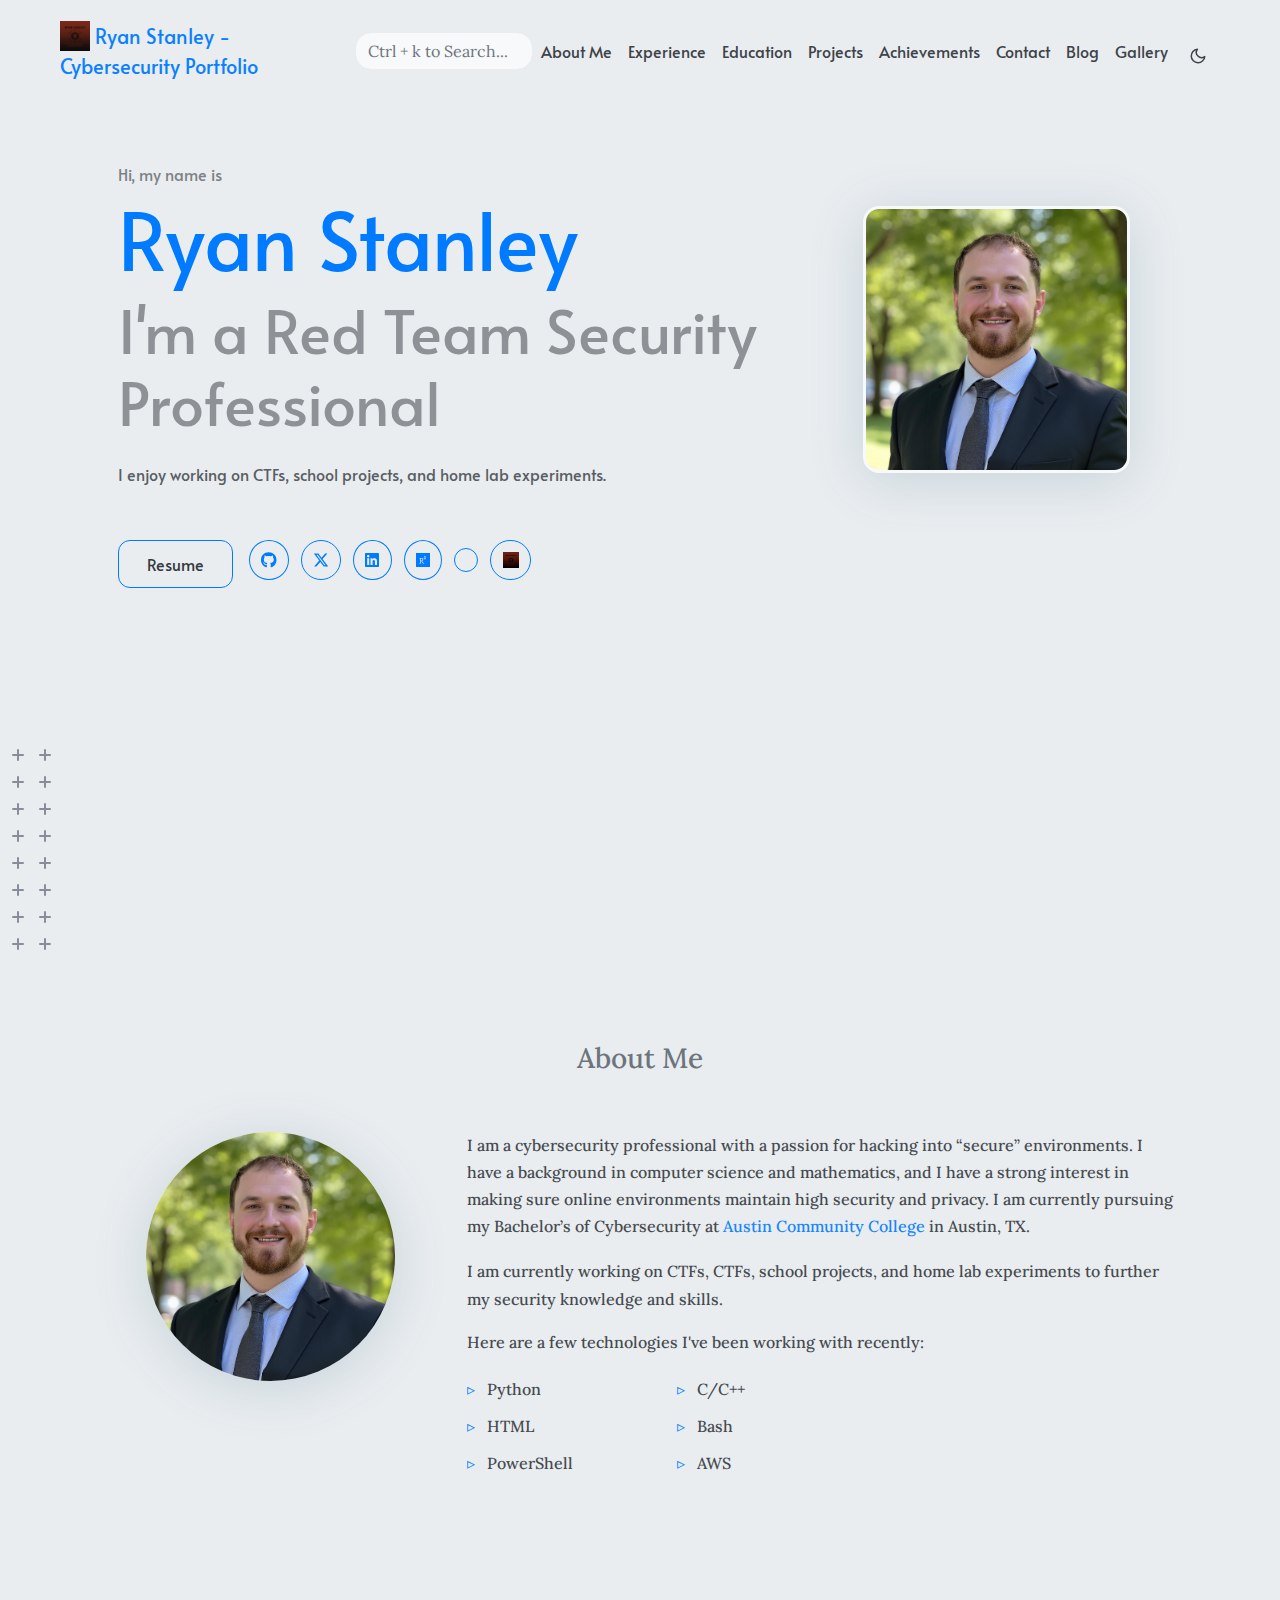
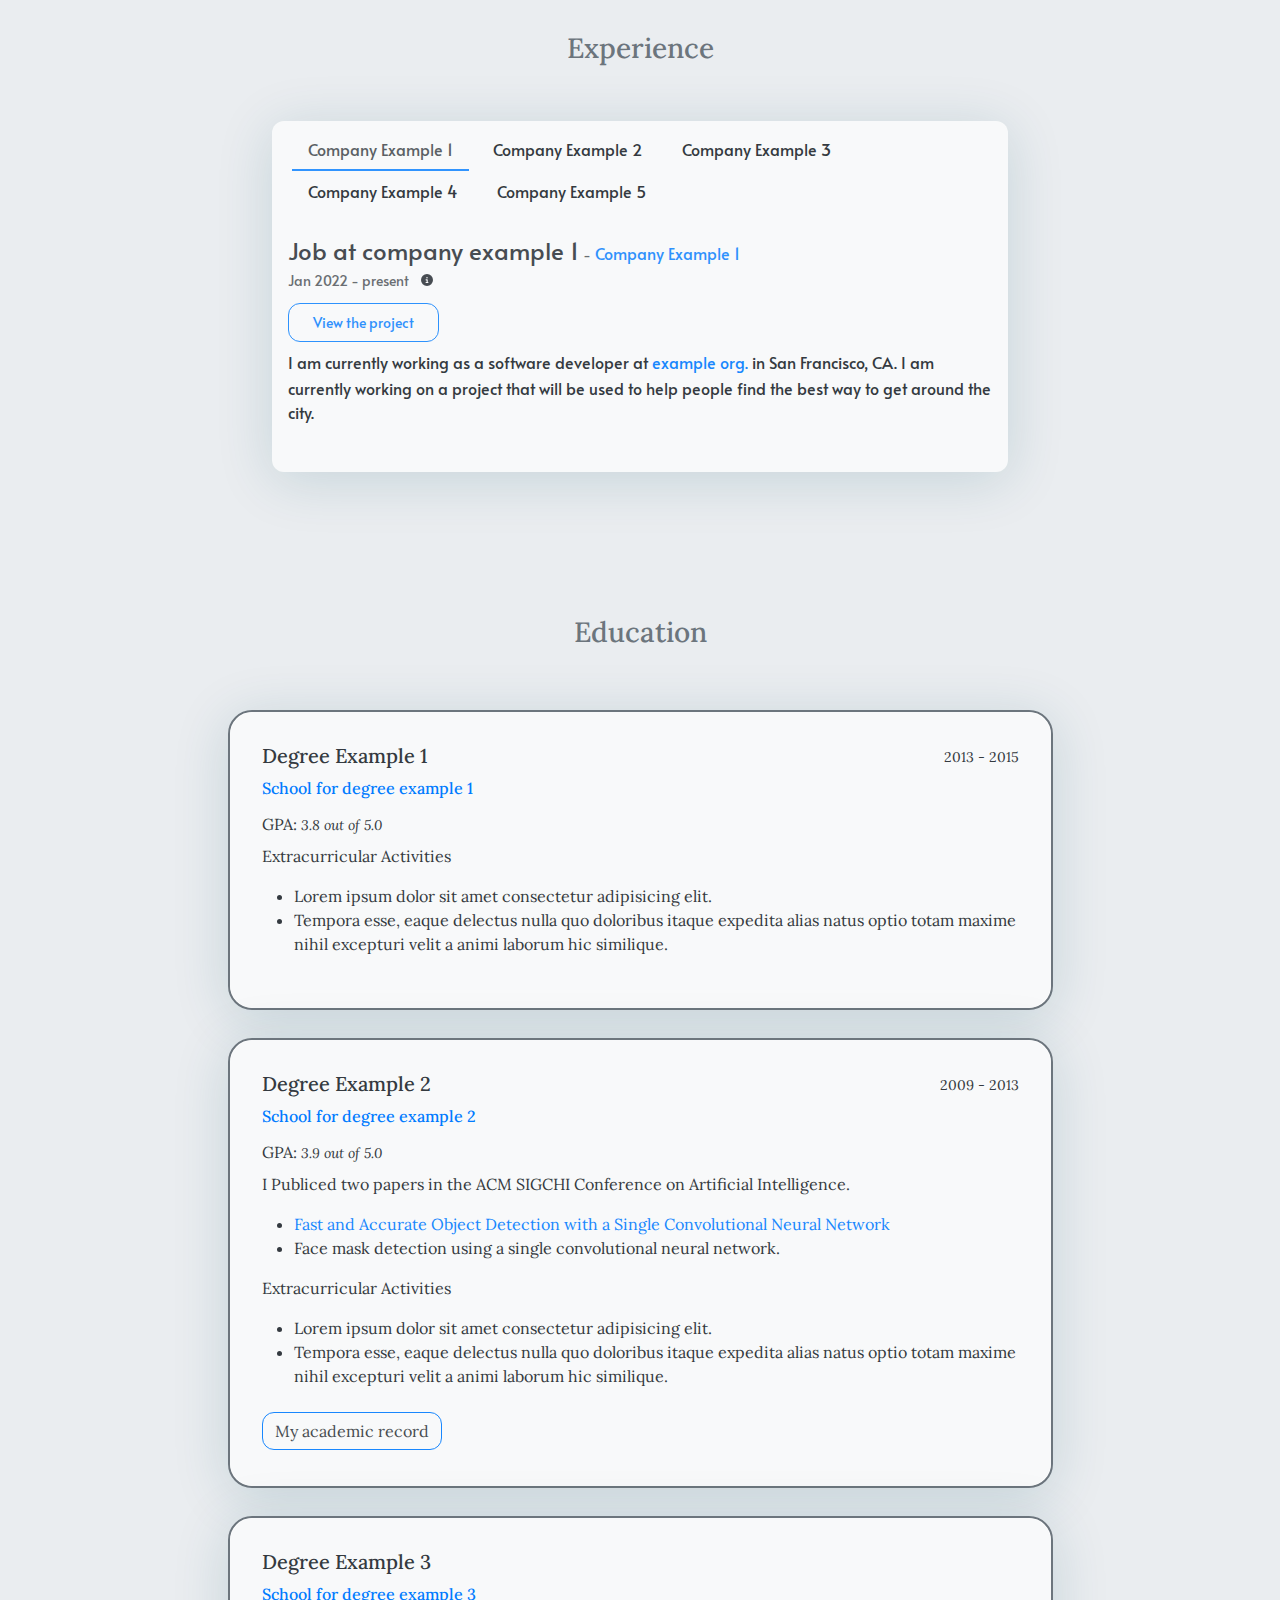
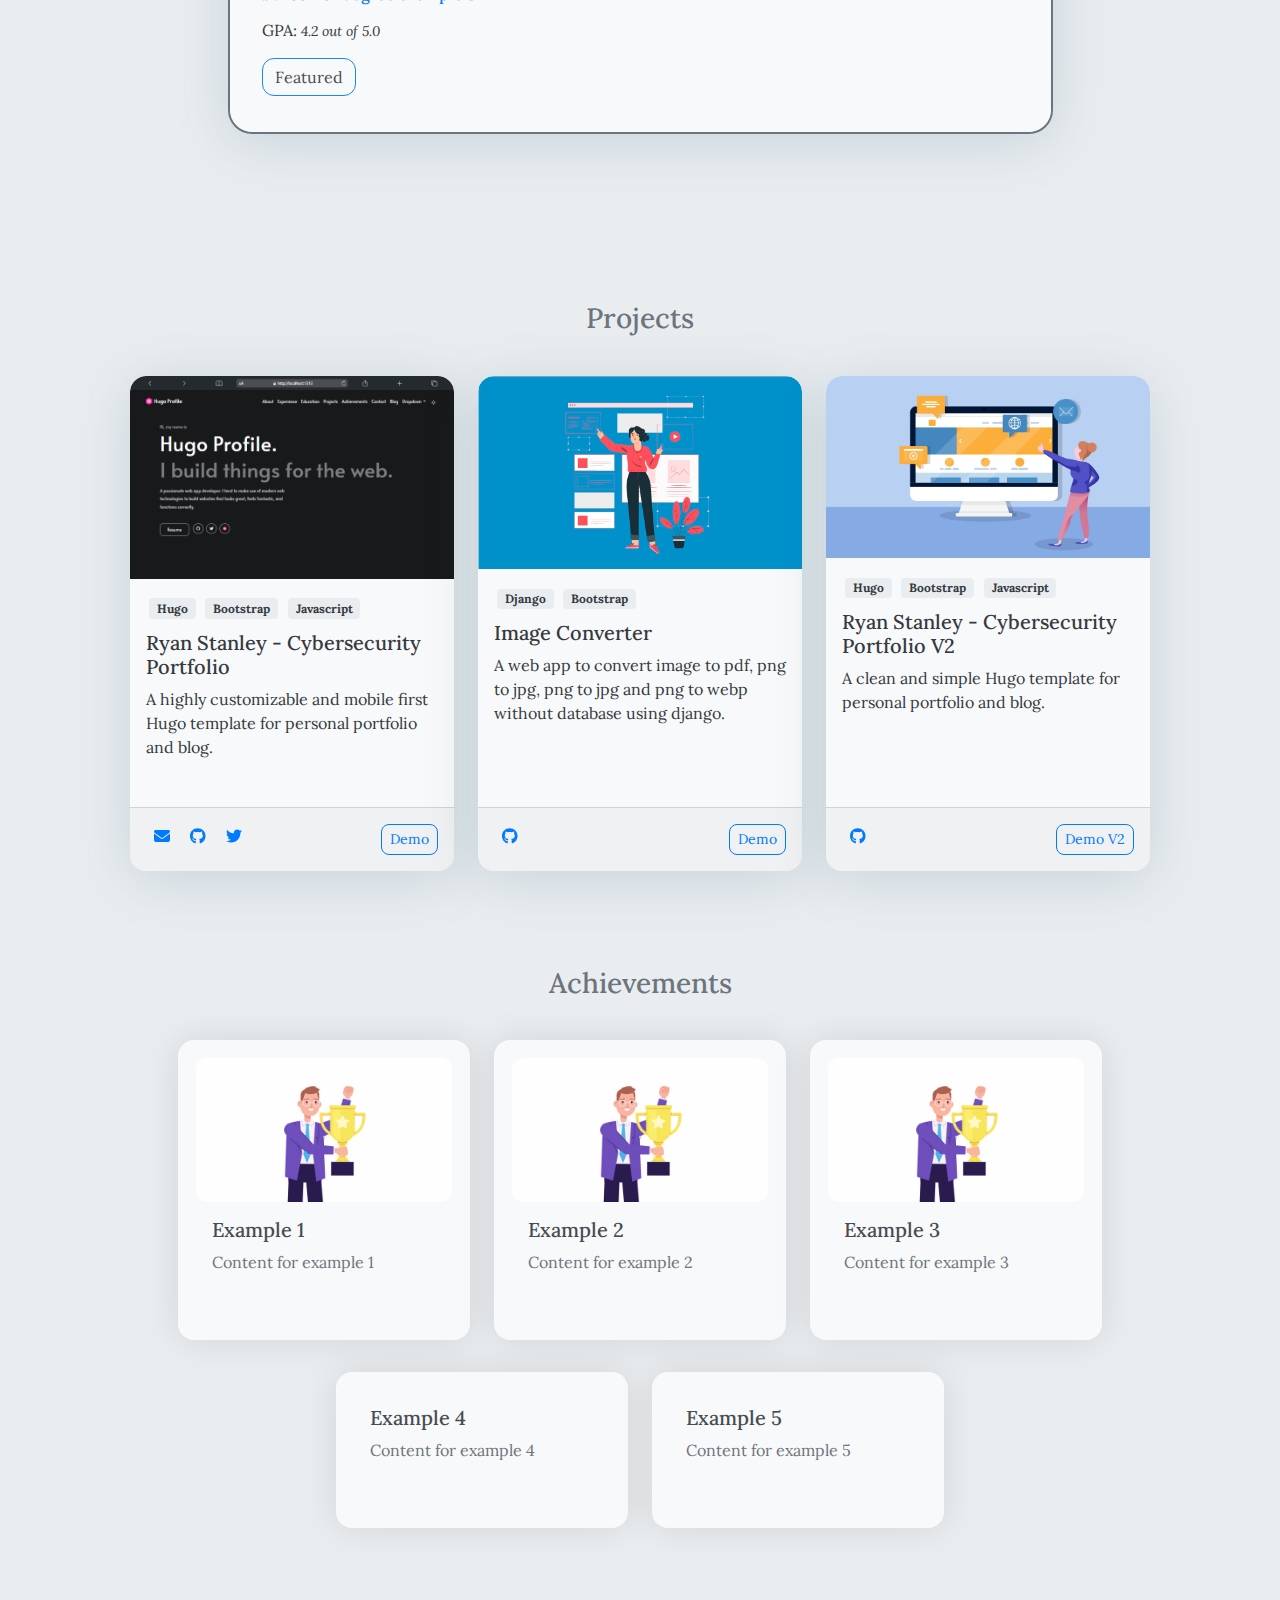
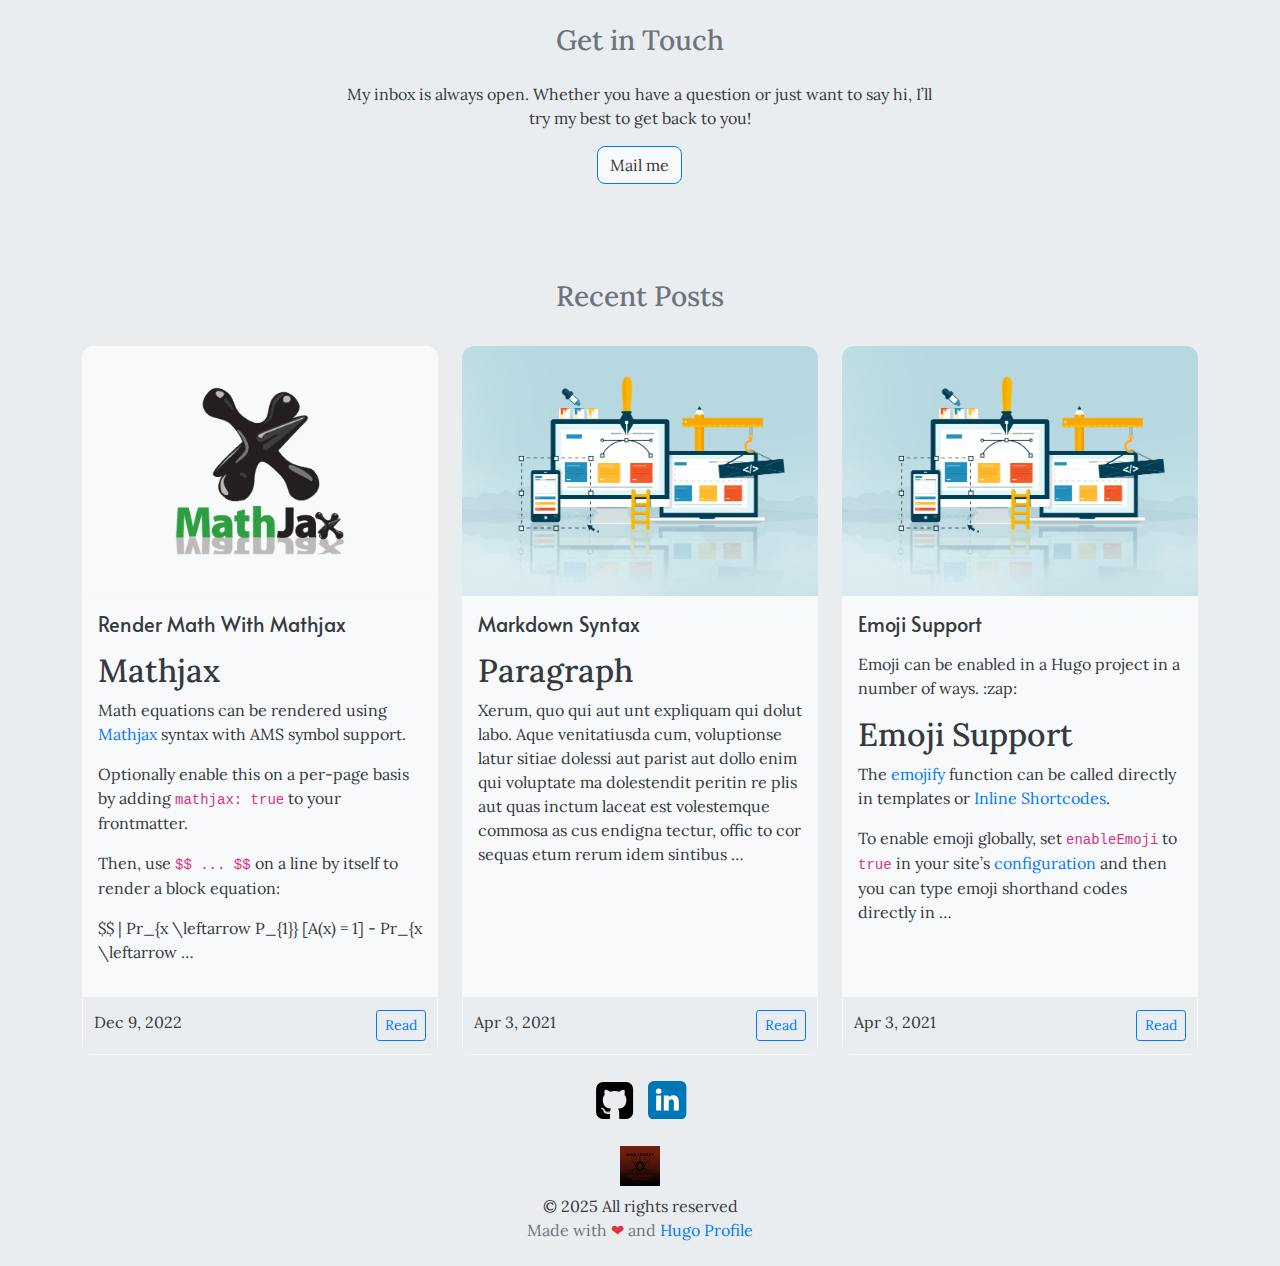
==== commit dffe2d5f: "resume and background color change" ====
--- a/index.html
+++ b/index.html
@@ -385,7 +385,7 @@
              target="_blank" 
             class="btn social-icon"
         >
-            <i class="fab fa-console"></i>
+            <i class="/tryhackme-logo.png"></i>
         </a>
     </span>
     
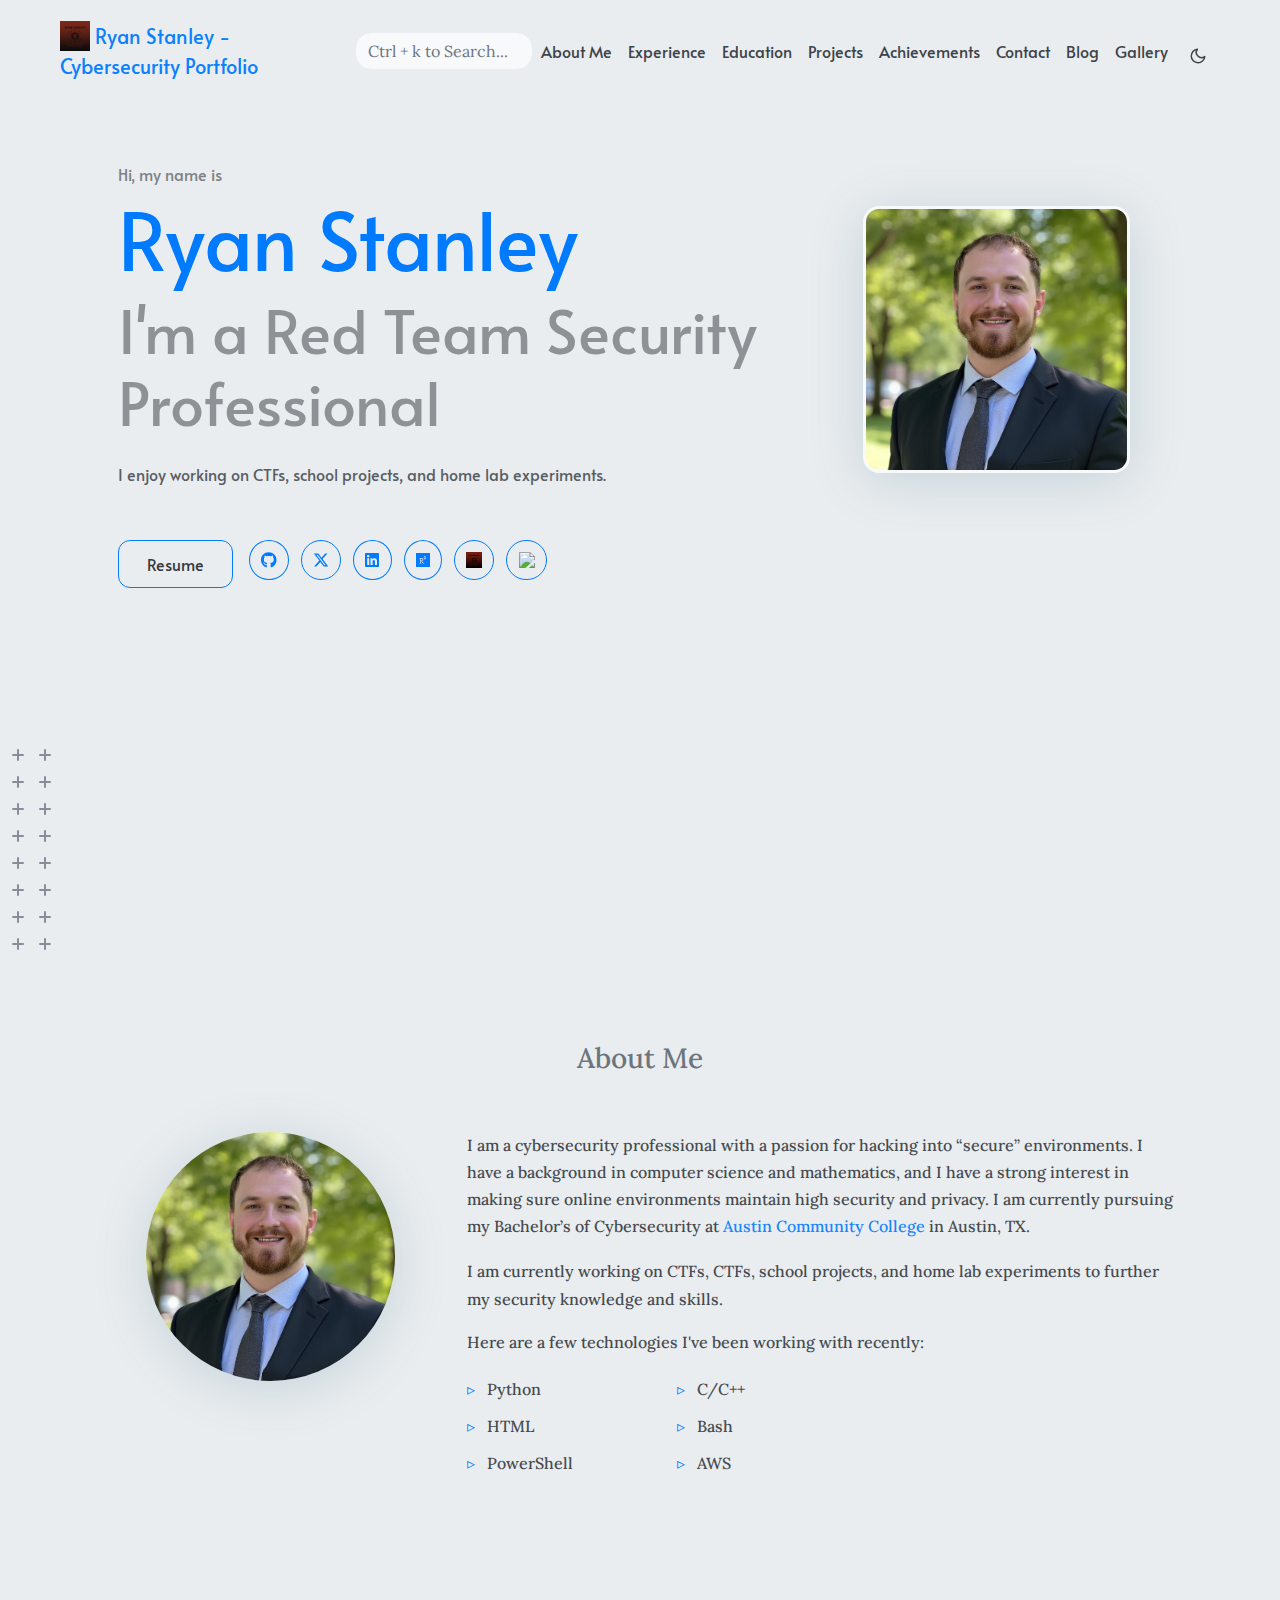
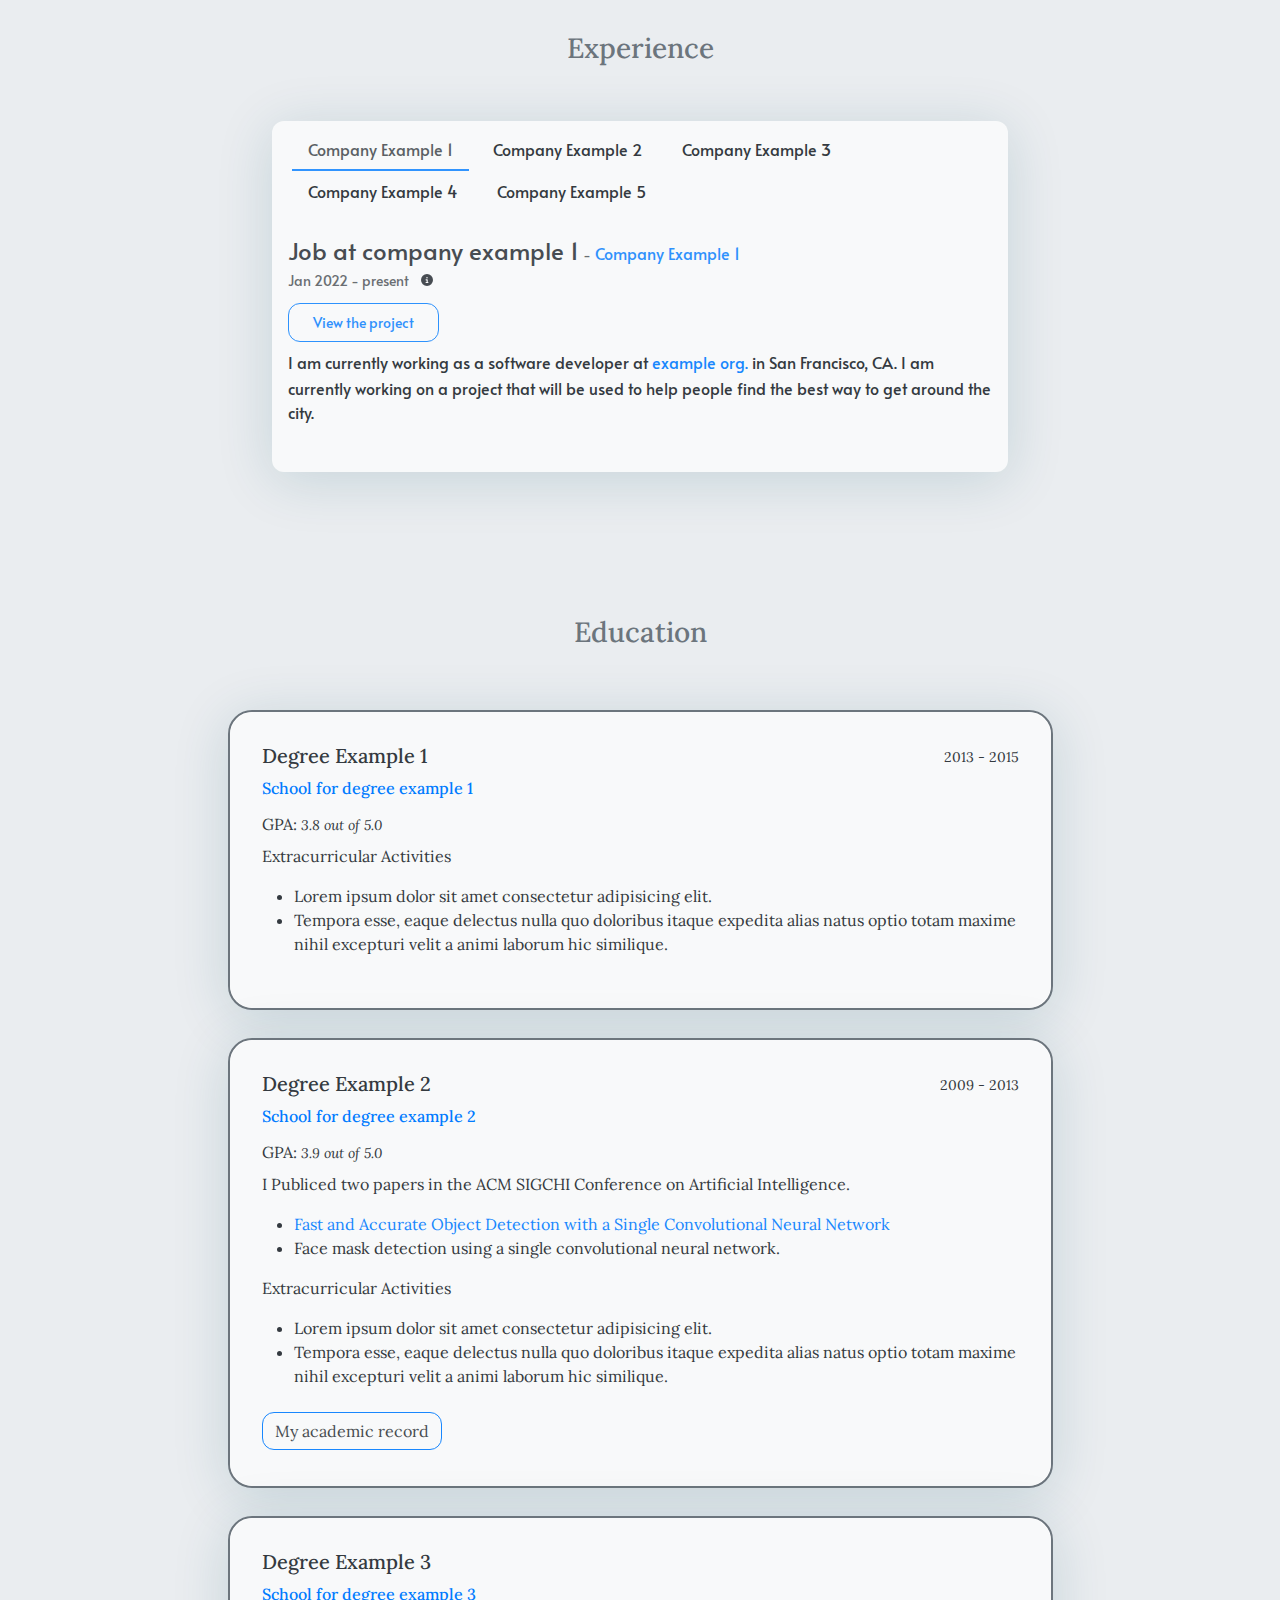
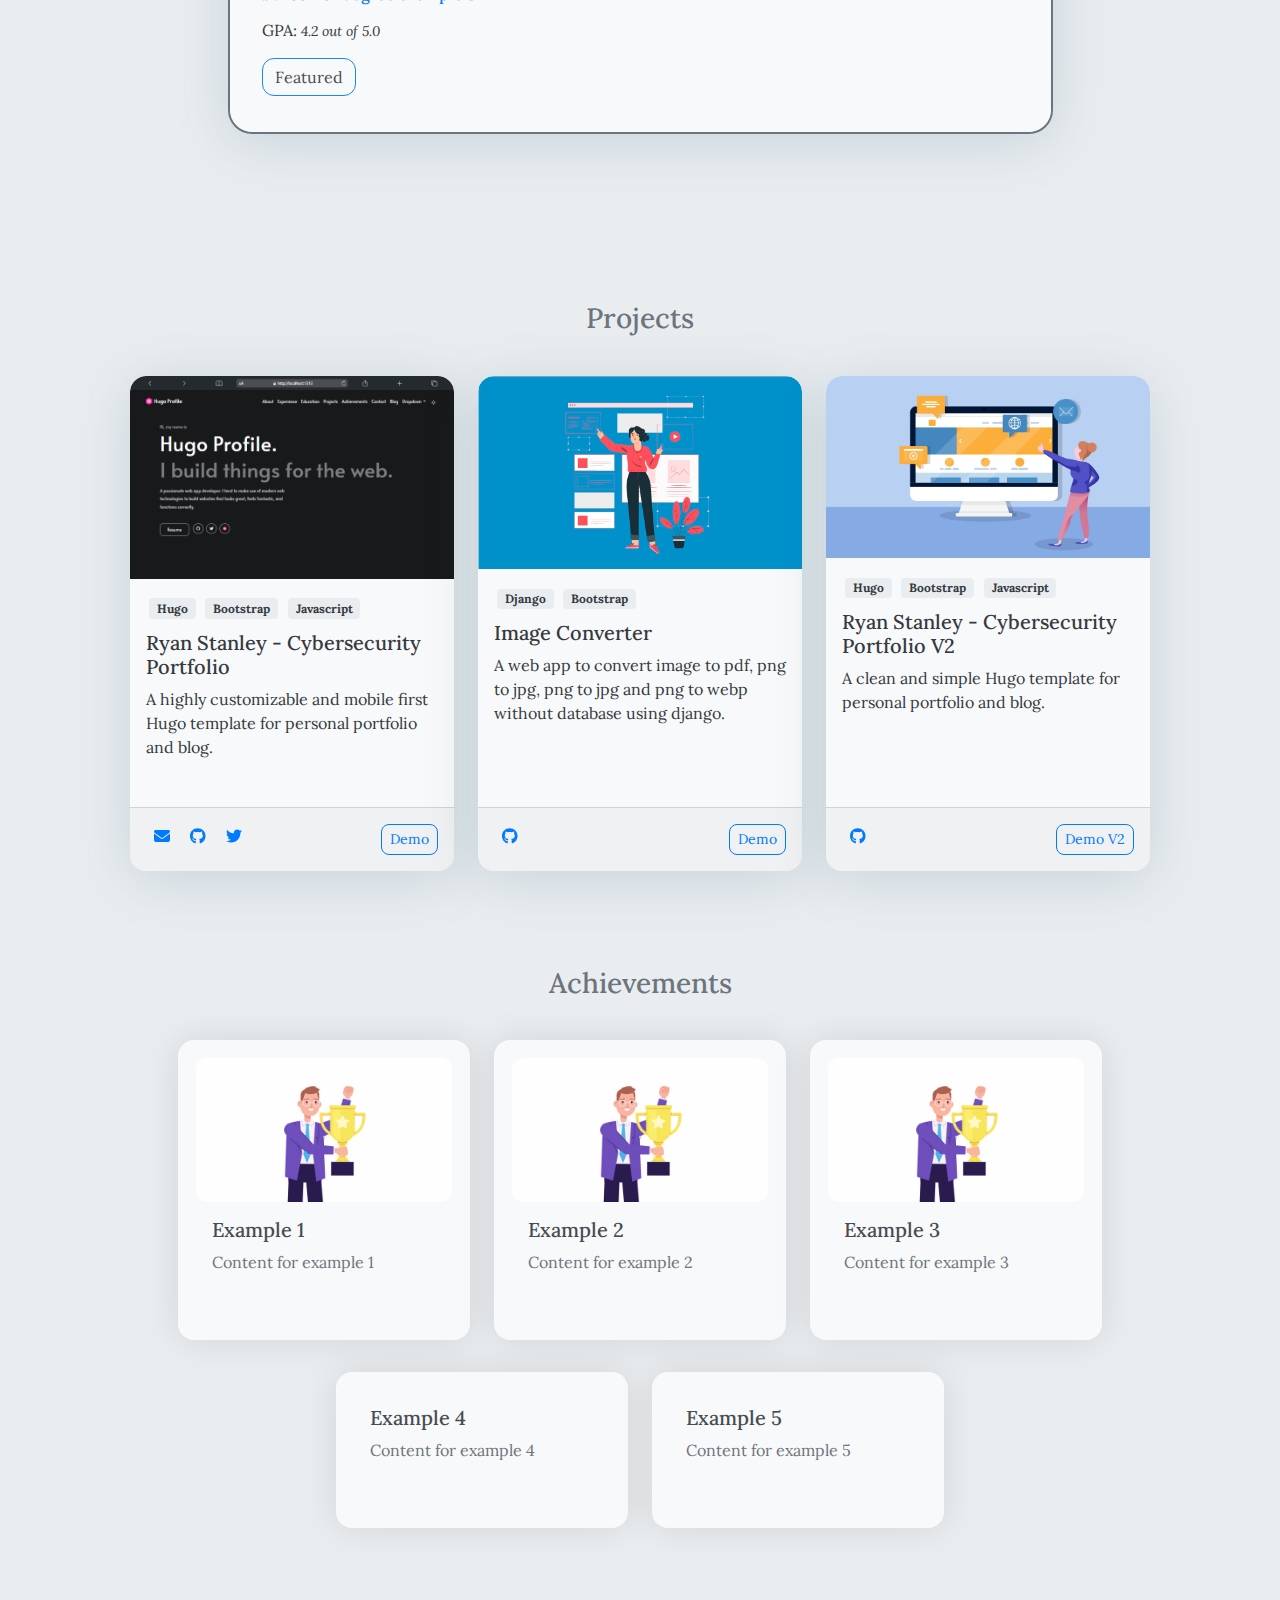
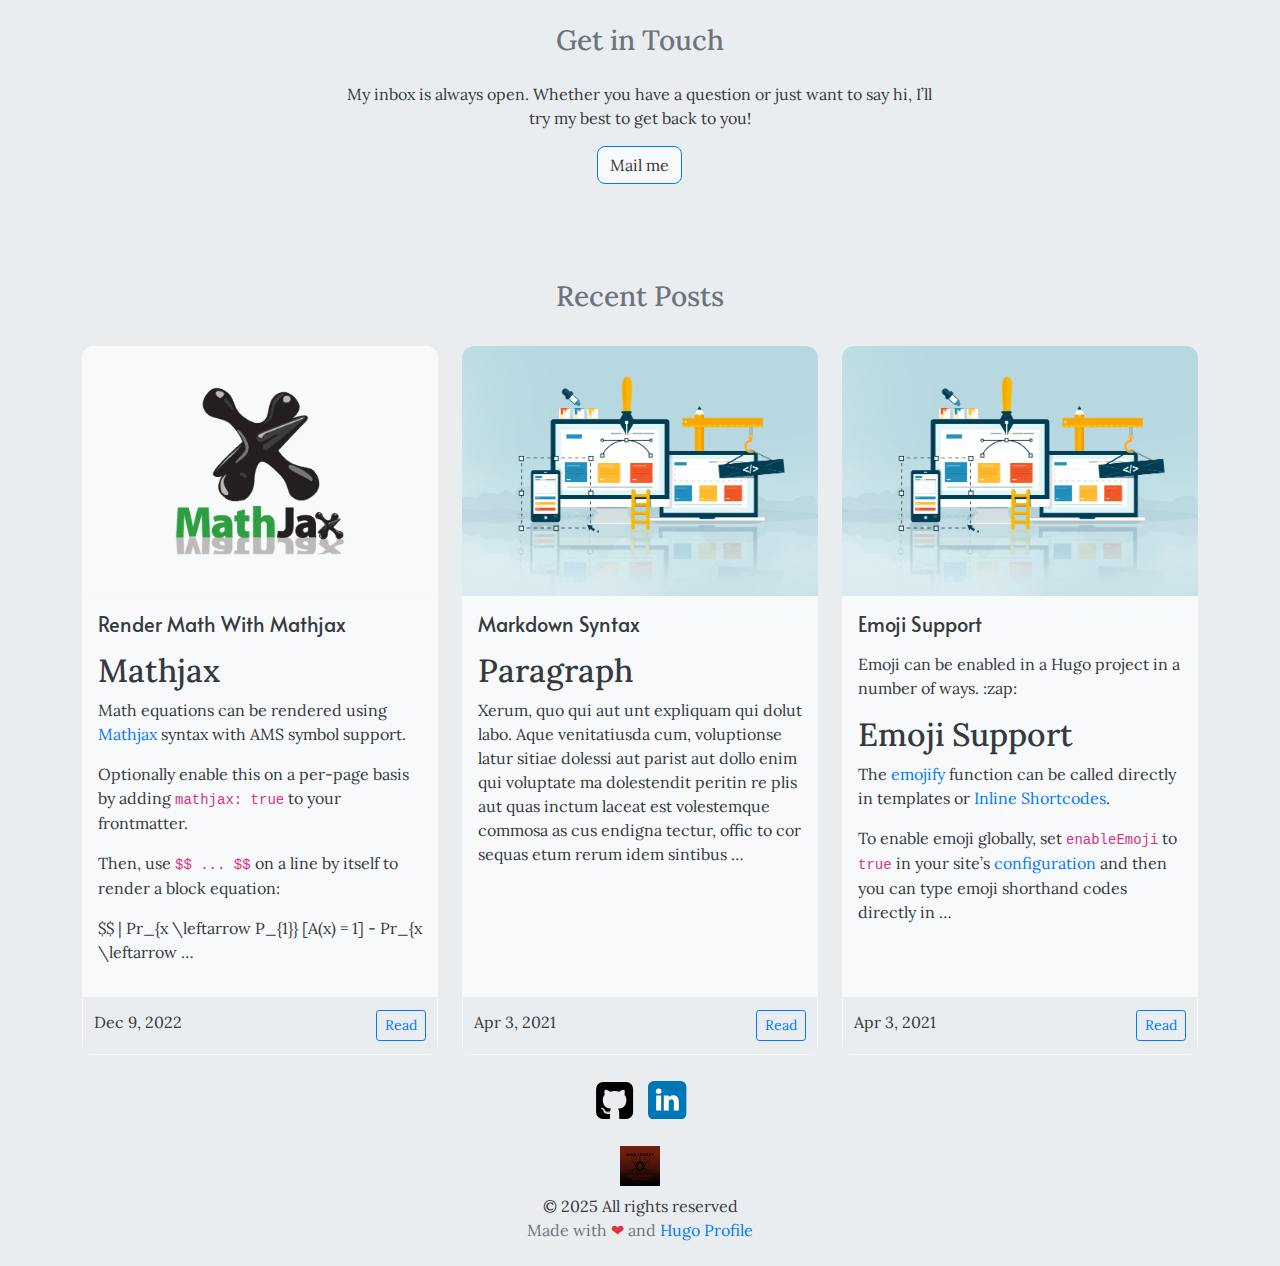
==== commit 307835a0: "change link icon" ====
--- a/index.html
+++ b/index.html
@@ -380,15 +380,6 @@
         </a>
     </span>
     
-    <span class="px-1">
-        <a href="https://tryhackme.com/p/srytxn"
-             target="_blank" 
-            class="btn social-icon"
-        >
-            <i class="/tryhackme-logo.png"></i>
-        </a>
-    </span>
-    
 
     
     <span class="px-1">
@@ -397,6 +388,15 @@
             class="btn social-icon"
         >
             <img src="/fav.png">
+        </a>
+    </span>
+    
+    <span class="px-1">
+        <a href="https://tryhackme.com/p/srytxn"
+             target="_blank" 
+            class="btn social-icon"
+        >
+            <img src="/tryhackme-logo.png">
         </a>
     </span>
     
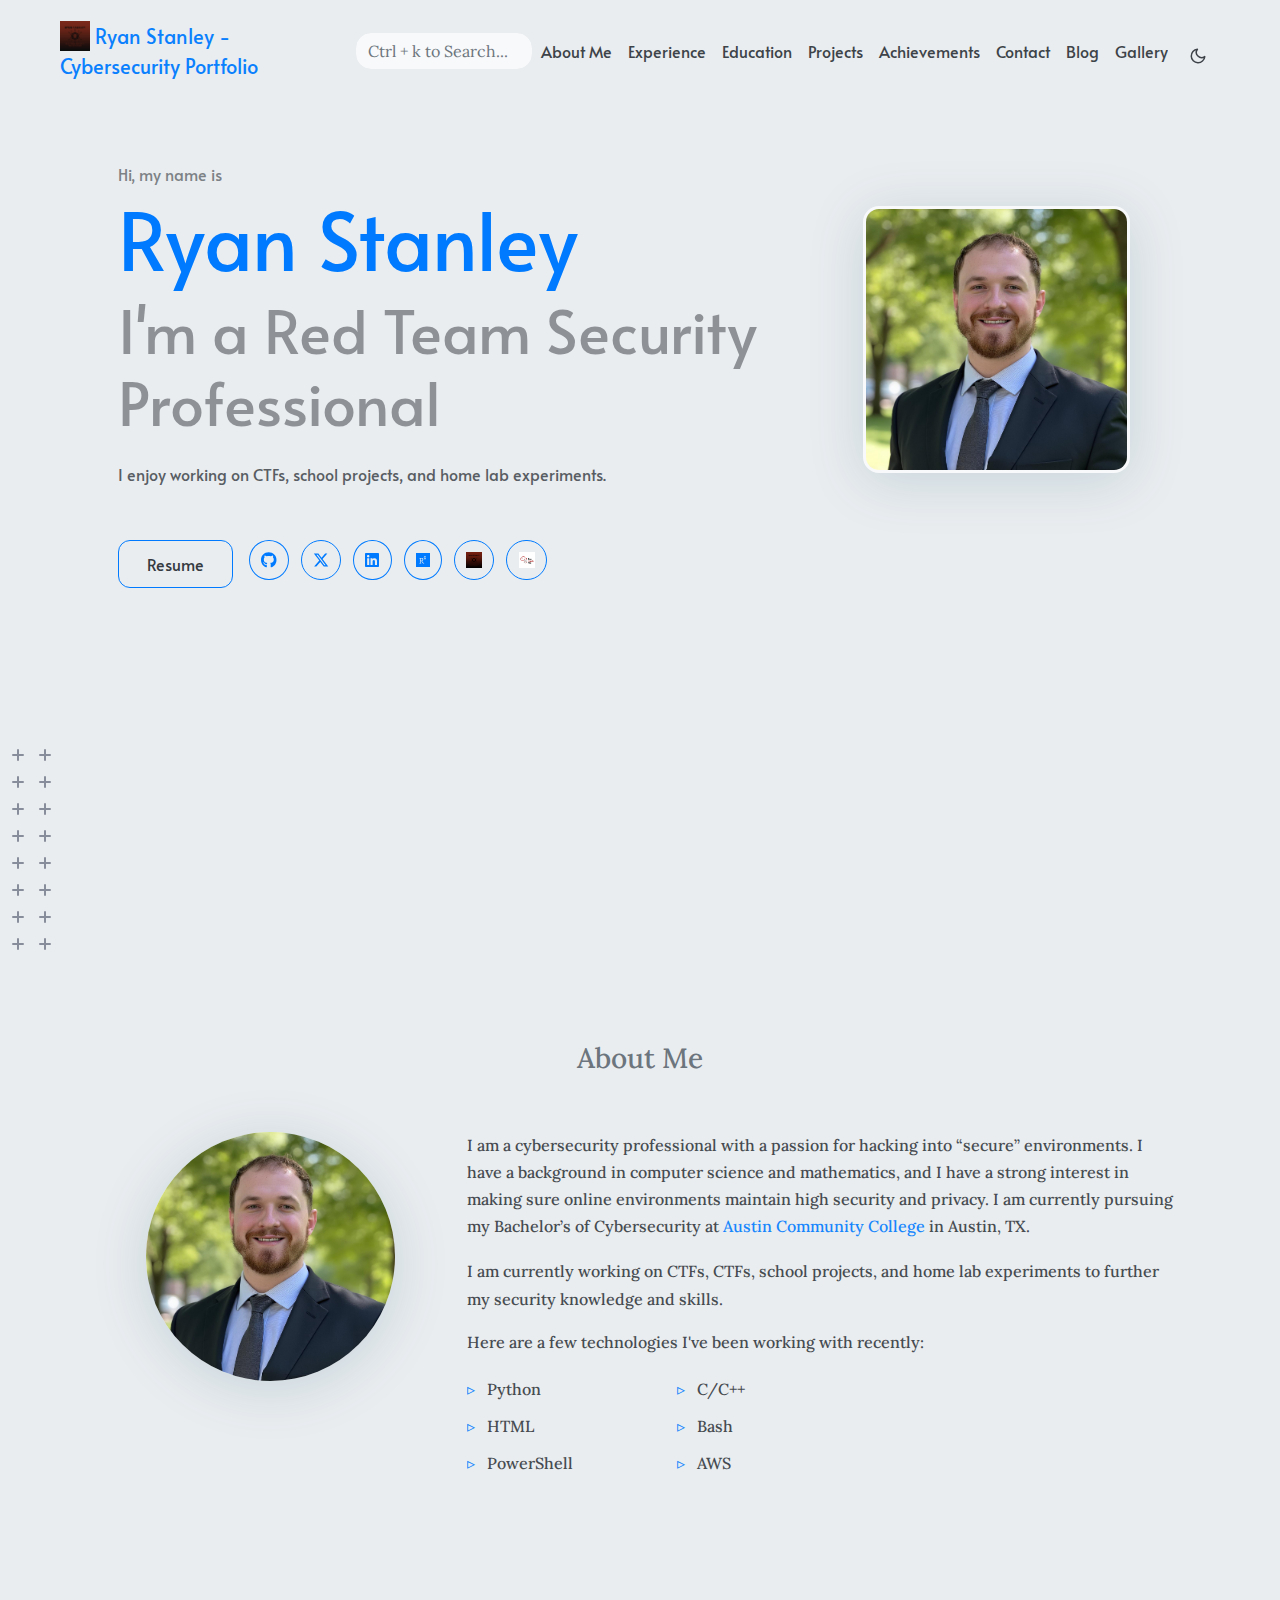
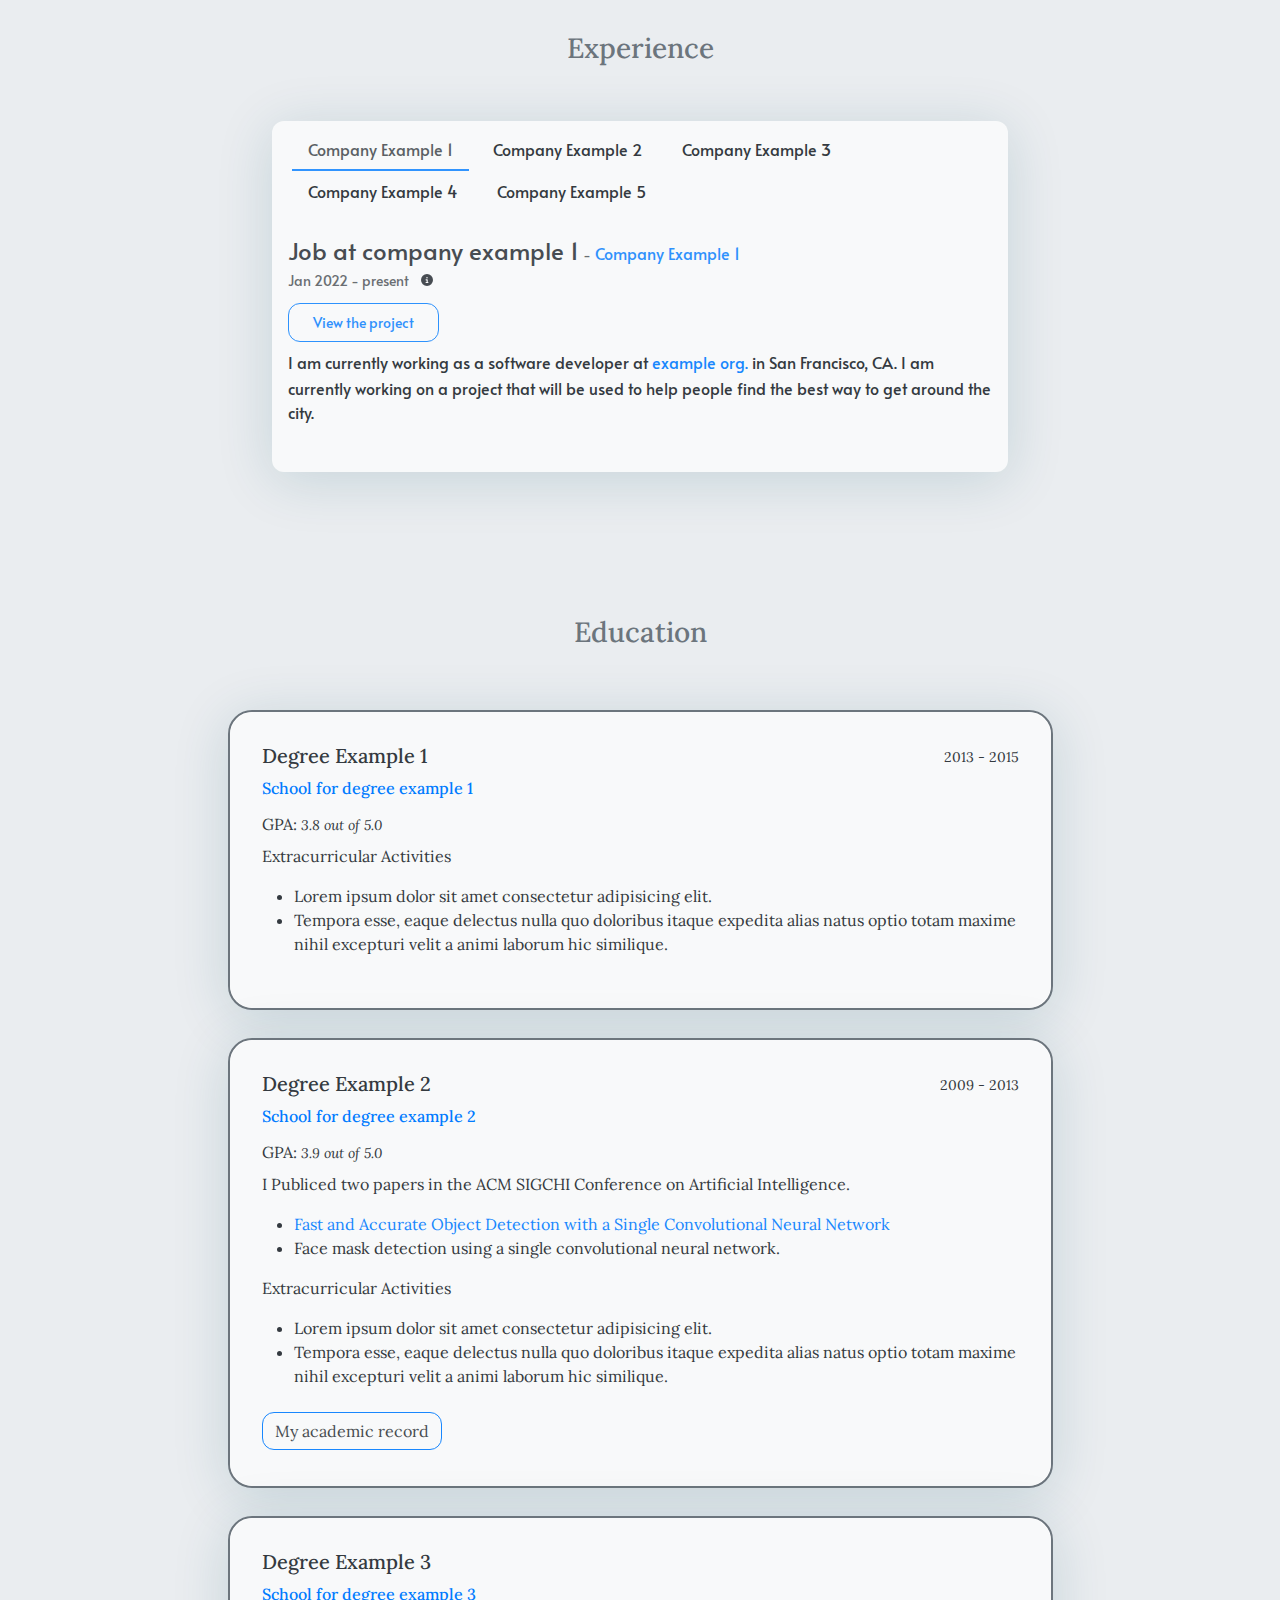
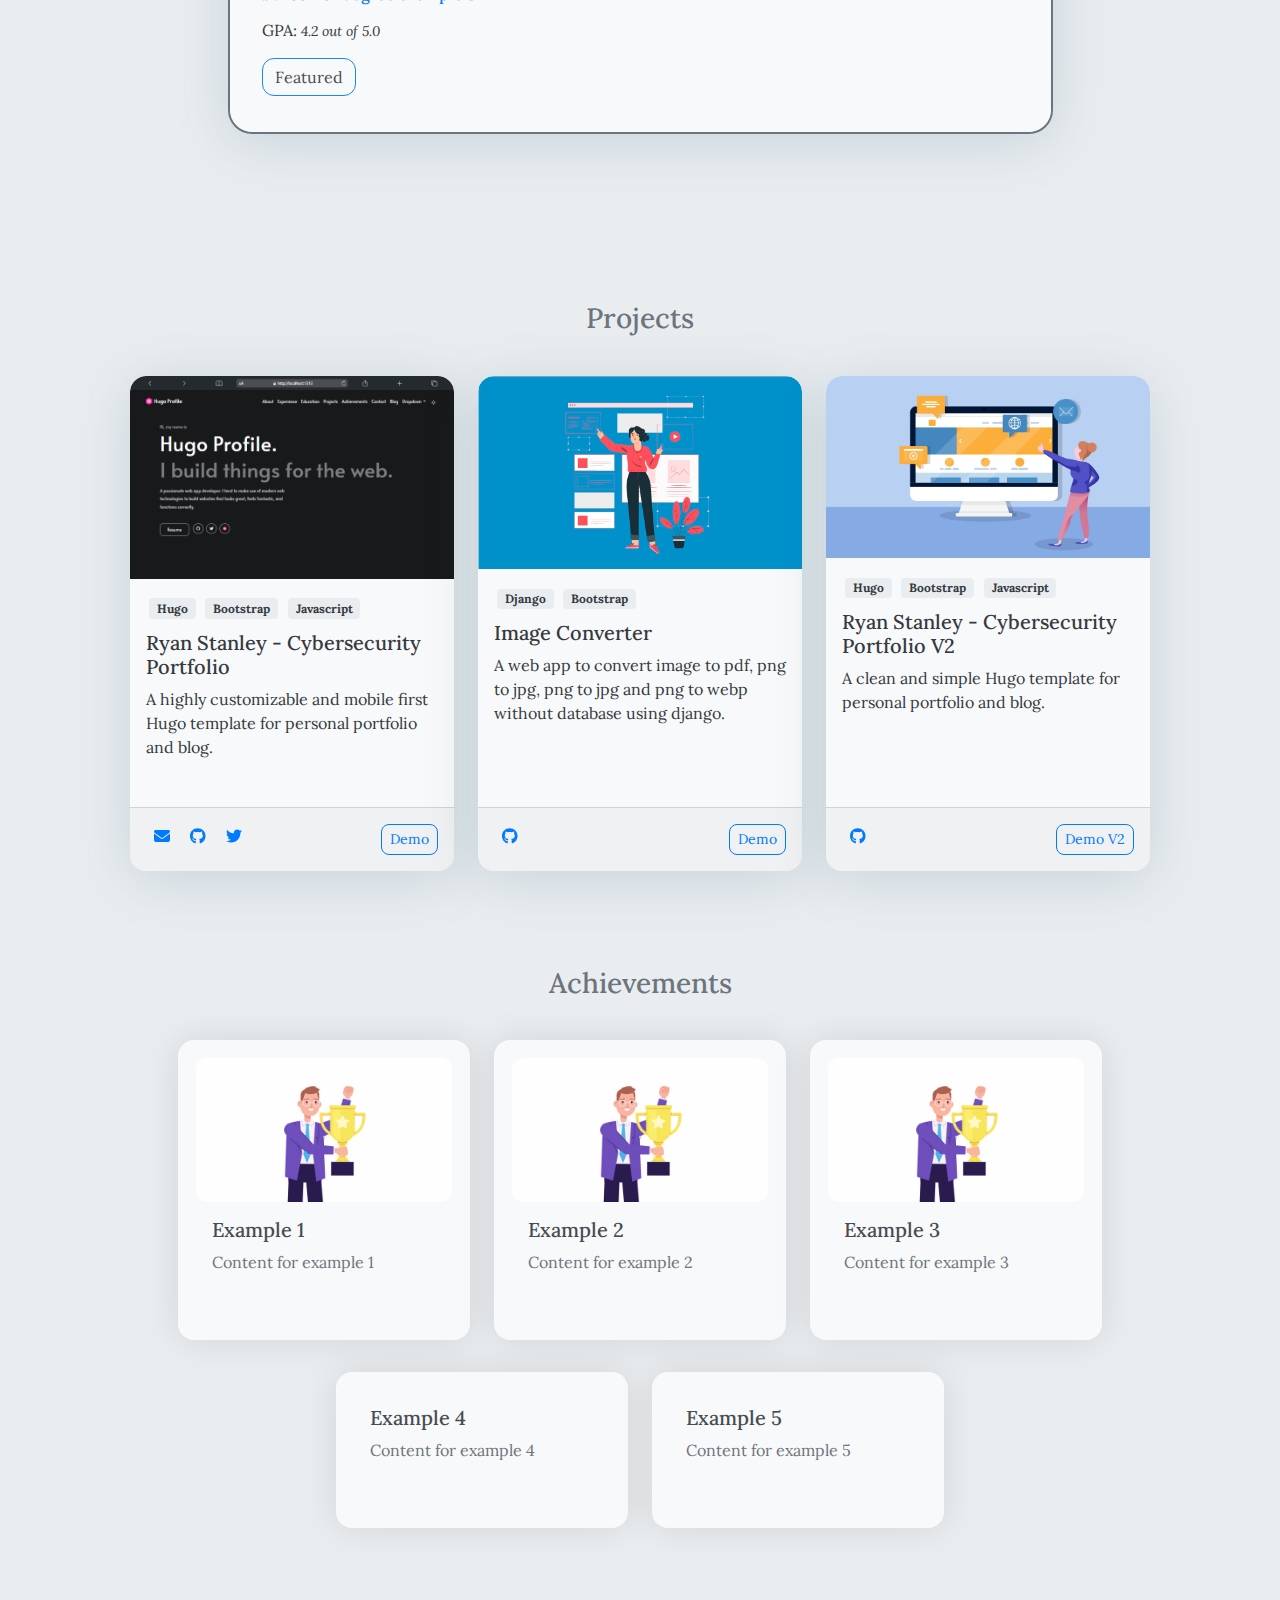
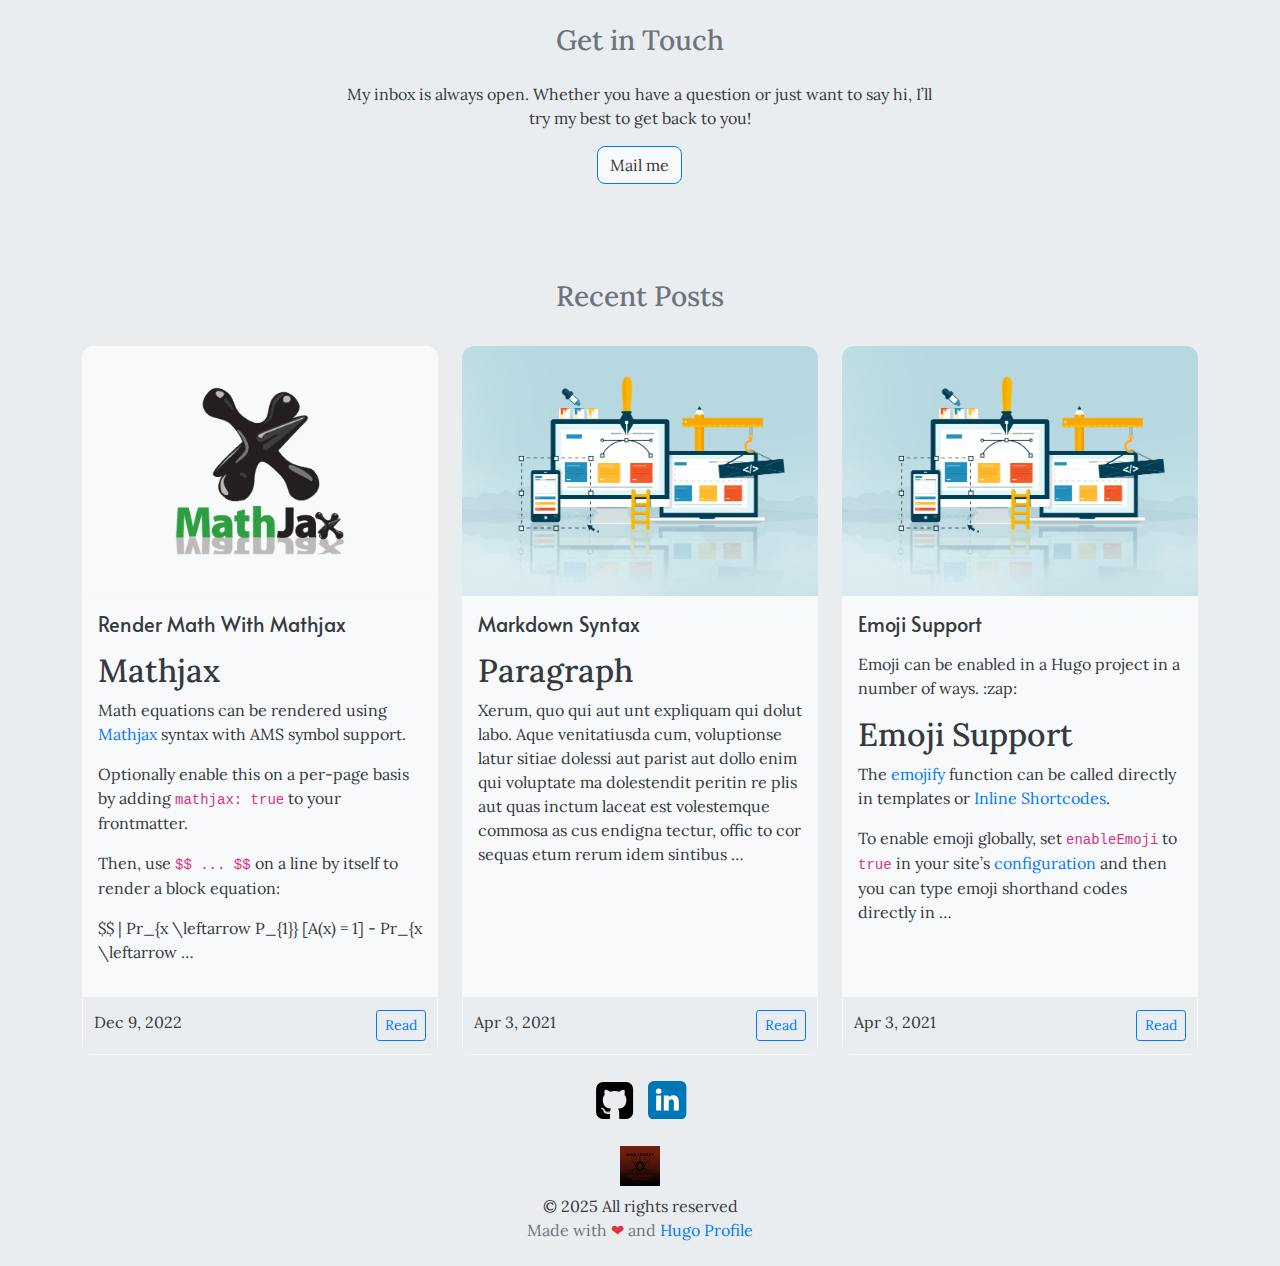
==== commit 141eb92d: "change link icon" ====
--- a/index.html
+++ b/index.html
@@ -396,7 +396,7 @@
              target="_blank" 
             class="btn social-icon"
         >
-            <img src="/tryhackme-logo.png">
+            <img src="/tryhackme.png">
         </a>
     </span>
     
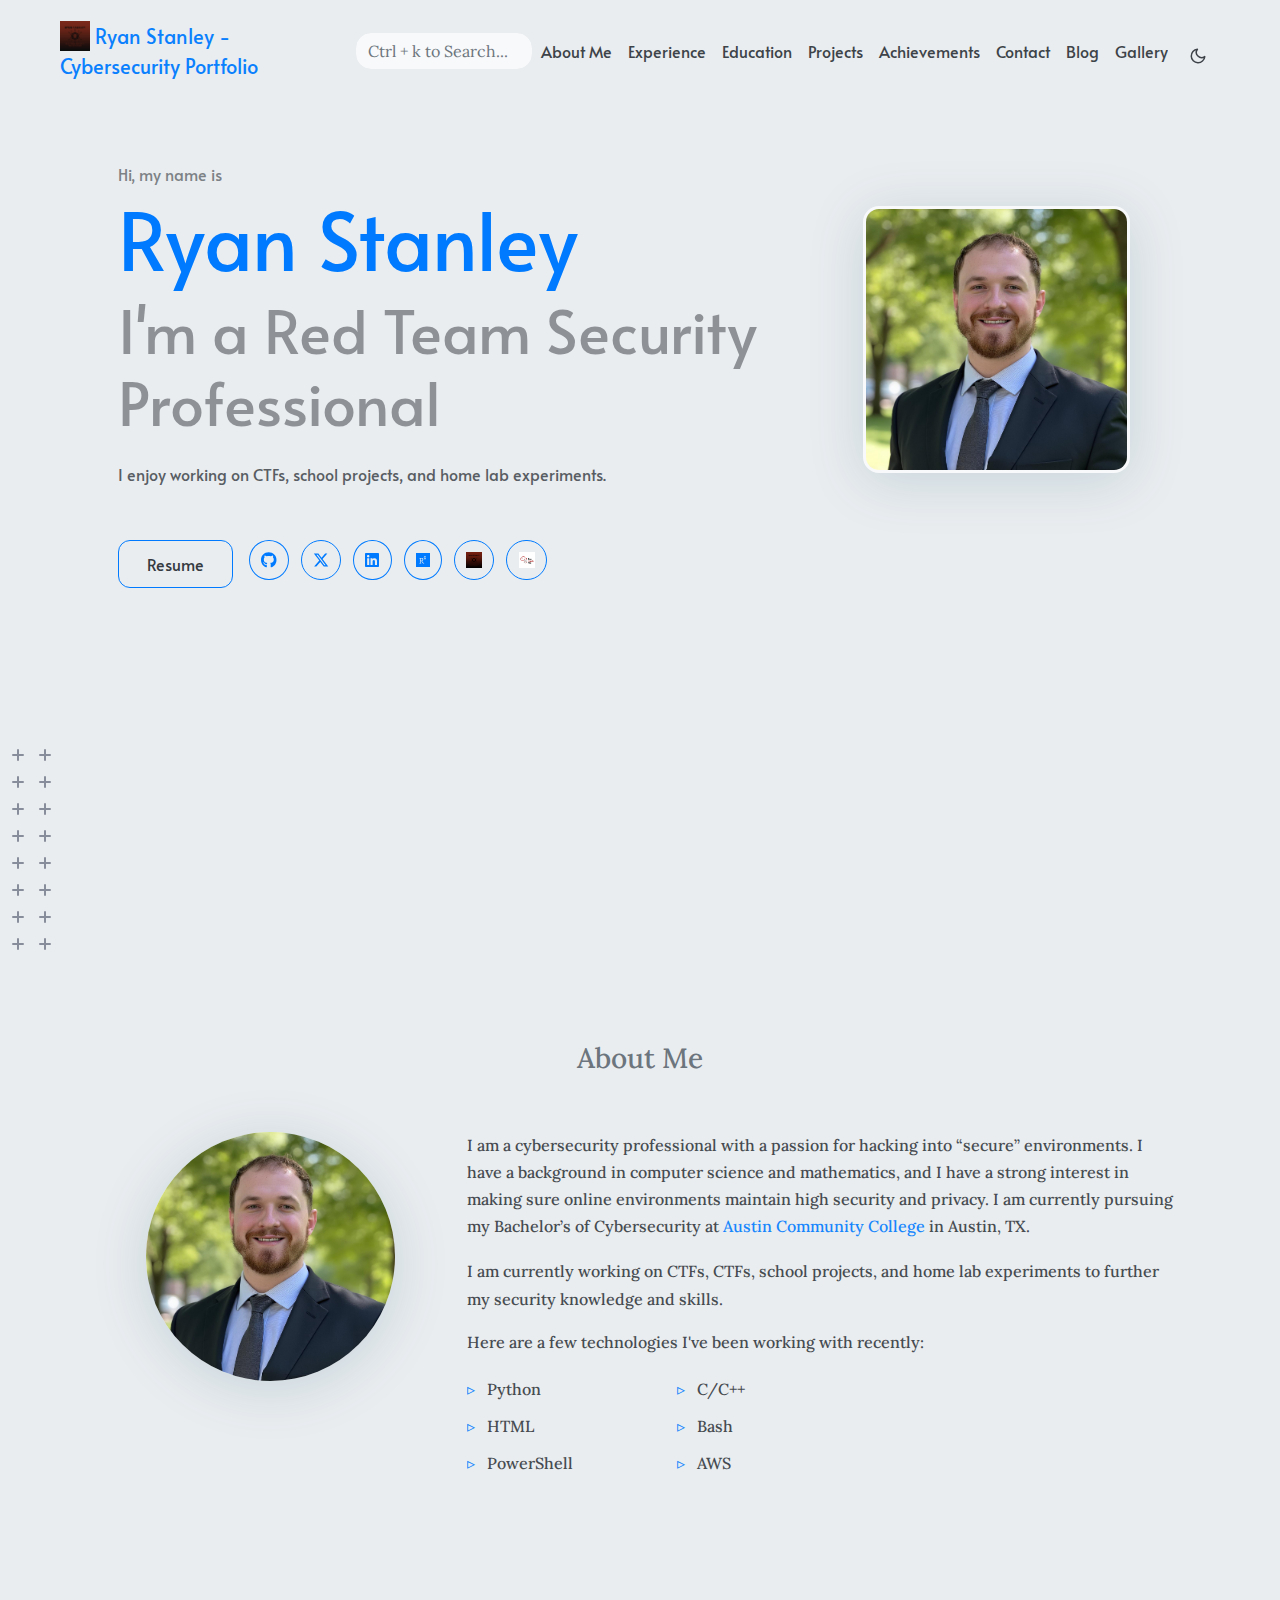
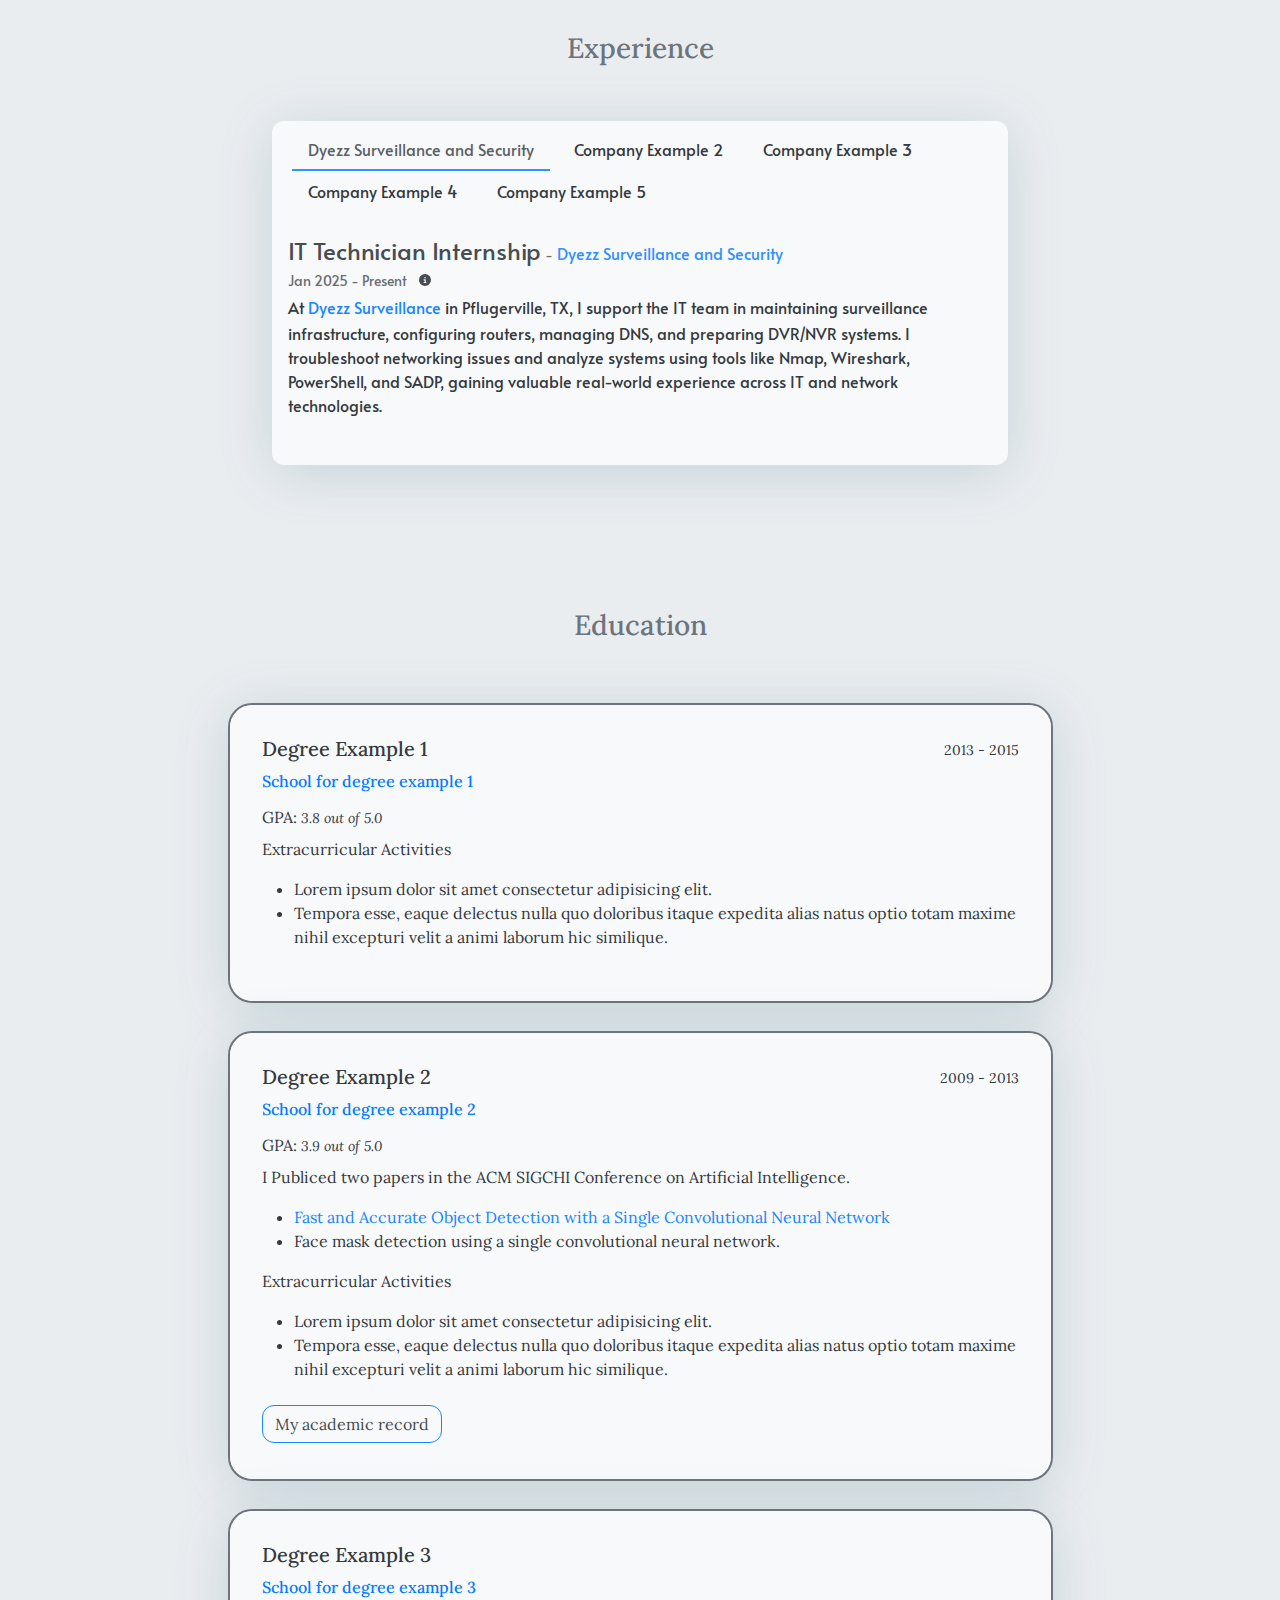
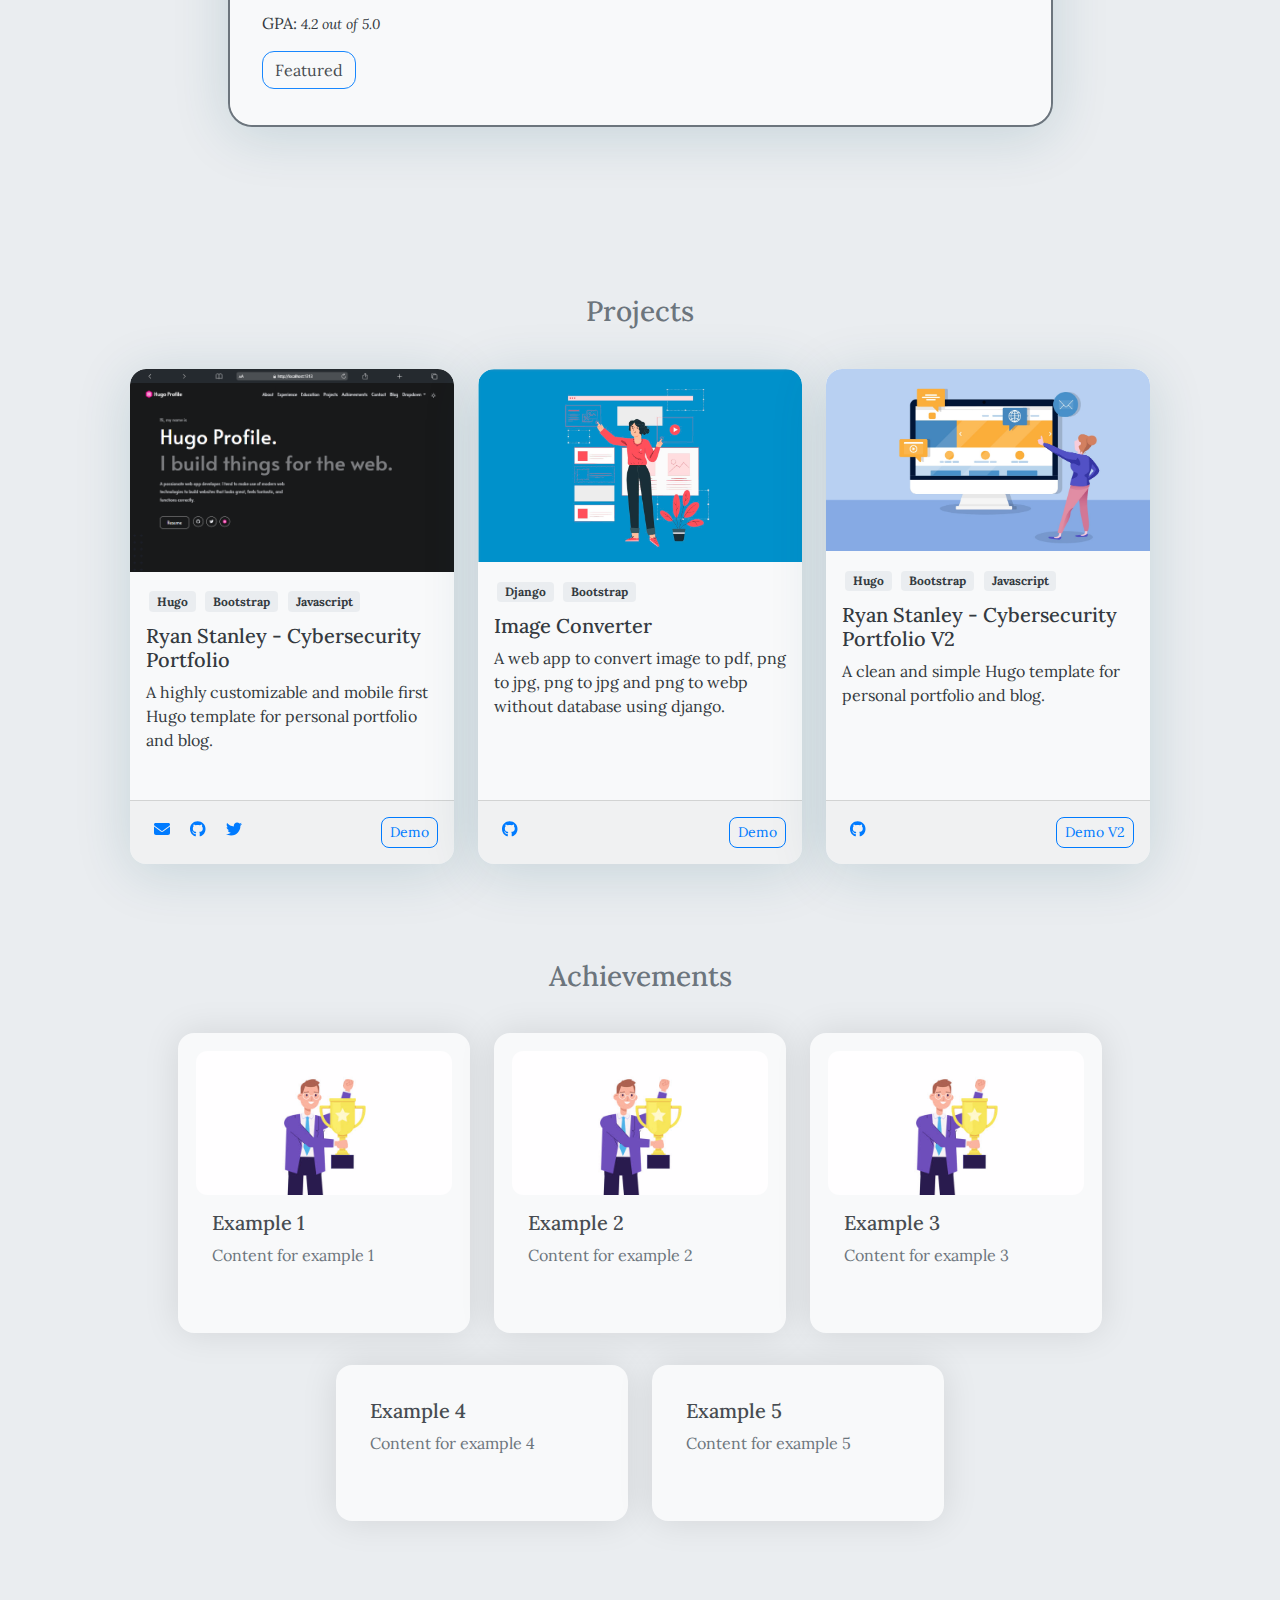
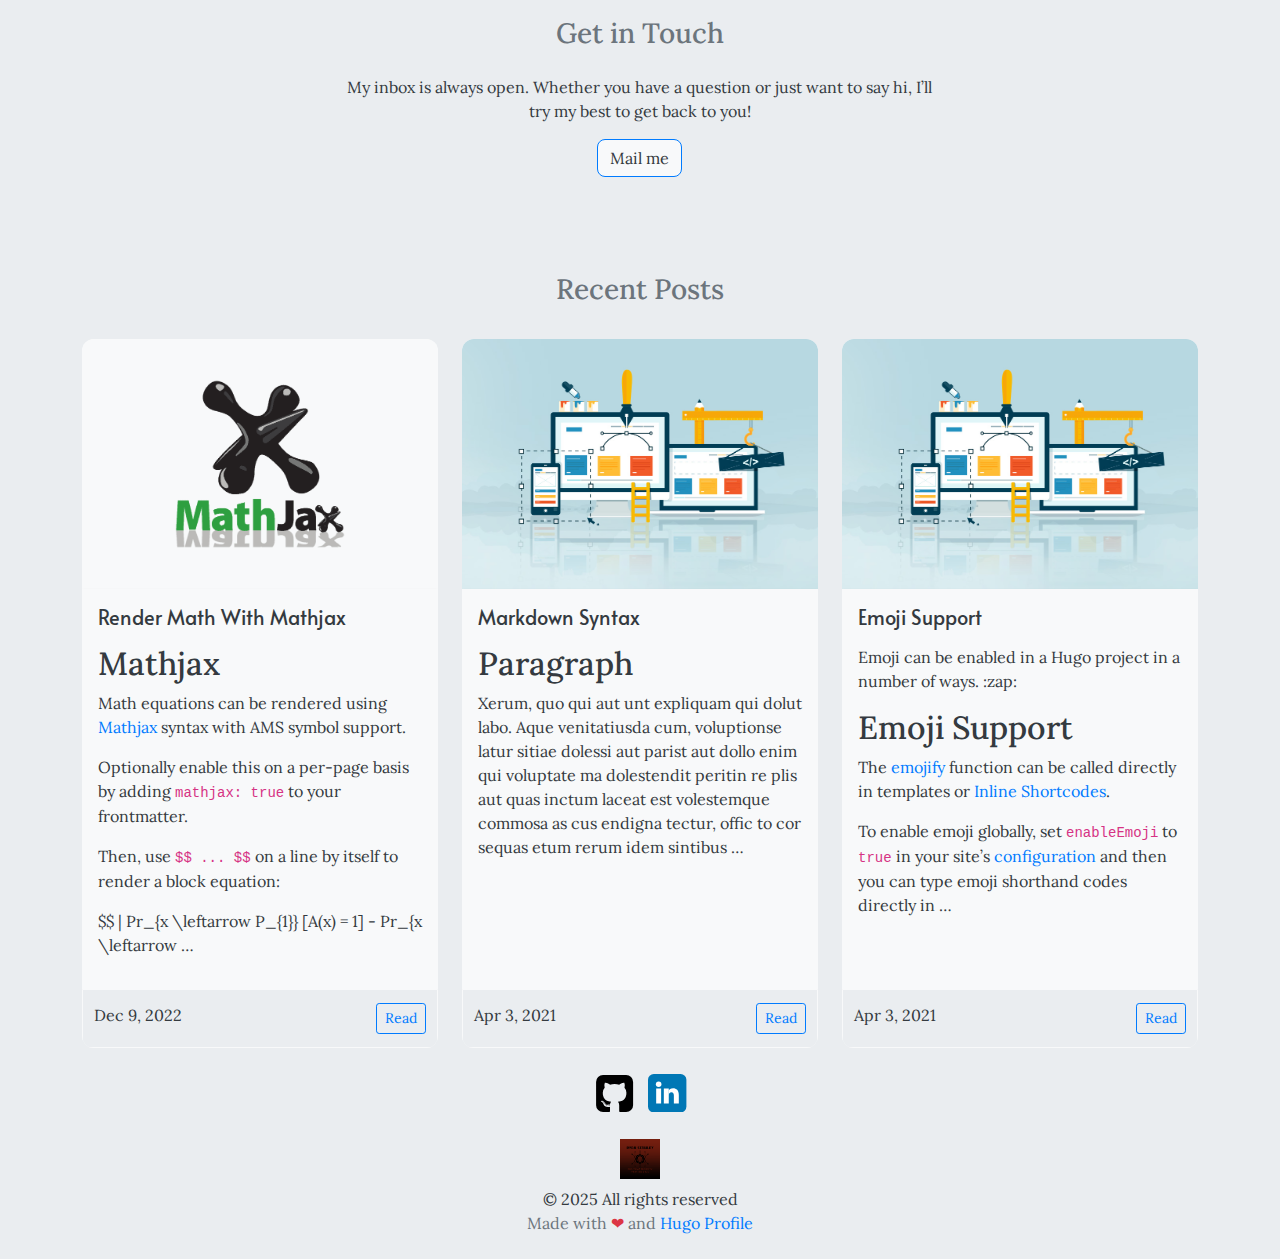
==== commit 9ef446e3: "changes to experiences section" ====
--- a/index.html
+++ b/index.html
@@ -736,11 +736,11 @@
                                 aria-selected="true" 
                                 role="tab" 
                                 data-bs-toggle="pill"
-                                id='Company-Example-1-Jan-2022---present-tab'
-                                data-bs-target='#pills-Company-Example-1-Jan-2022---present'
-                                aria-controls='Company-Example-1-Jan-2022---present' 
+                                id='Dyezz-Surveillance-and-Security-Jan-2025---Present-tab'
+                                data-bs-target='#pills-Dyezz-Surveillance-and-Security-Jan-2025---Present'
+                                aria-controls='Dyezz-Surveillance-and-Security-Jan-2025---Present' 
                             >
-                                Company Example 1
+                                Dyezz Surveillance and Security
                             </div>
                         </li>
                         
@@ -816,22 +816,22 @@
                         <div 
                             class="tab-pane fade show active bg-transparent" 
                             role="tabpanel"
-                            id='pills-Company-Example-1-Jan-2022---present'
-                            aria-labelledby='pills-Company-Example-1-Jan-2022---present-tab'
+                            id='pills-Dyezz-Surveillance-and-Security-Jan-2025---Present'
+                            aria-labelledby='pills-Dyezz-Surveillance-and-Security-Jan-2025---Present-tab'
                         >
                             <div>
-                                <span class="h4">Job at company example 1</span>
+                                <span class="h4">IT Technician Internship</span>
                                 <small>-</small>
-                                <a href="https://example.com" target="_blank">Company Example 1</a>
+                                <a href="https://dyezz.com/" target="_blank">Dyezz Surveillance and Security</a>
                                 <div class="pb-1">
-                                    <small>Jan 2022 - present</small>
+                                    <small>Jan 2025 - Present</small>
                                     
                                     <span class="p-2">
                                         <span 
                                             style="cursor: pointer;" 
                                             data-bs-toggle="tooltip" 
                                             data-bs-placement="top" 
-                                            data-bs-original-title=Working&#32;as&#32;a&#32;Job&#32;at&#32;company&#32;example&#32;1&#32;at&#32;Company&#32;Example&#32;1
+                                            data-bs-original-title=Working&#32;as&#32;a&#32;IT&#32;Technician&#32;Internship&#32;at&#32;Dyezz&#32;Surveillance&#32;and&#32;Security
                                         >
                                             <i class="fas fa-info-circle fa-xs"></i>
                                         </span>
@@ -840,15 +840,9 @@
                                 </div>
 
                                 
-                                <div class="py-2 featuredLink">
-                                    <a class="p-2 px-4 btn btn-outline-primary btn-sm" href=https://example.com target="_blank">
-                                        View the project 
-                                    </a>
-                                </div>
-                                
-                            </div>
-
-                            I am currently working as a software developer at <a href="https://example.com">example org.</a> in San Francisco, CA. I am currently working on a project that will be used to help people find the best way to get around the city.
+                            </div>
+
+                            At <a href="https://dyezz.com/">Dyezz Surveillance</a> in Pflugerville, TX, I support the IT team in maintaining surveillance infrastructure, configuring routers, managing DNS, and preparing DVR/NVR systems. I troubleshoot networking issues and analyze systems using tools like Nmap, Wireshark, PowerShell, and SADP, gaining valuable real-world experience across IT and network technologies.
                         </div>
                         
                         
@@ -881,20 +875,12 @@
                                 </div>
                                 
                                 
-                                <div class="py-2 featuredLink">
-                                    <a class="p-2 px-4 btn btn-outline-primary btn-sm" href=https://example.com target="_blank">
-                                        Featured Link 
-                                    </a>
-                                </div>
-                                
                             </div>
 
                             <div class="pt-2">
                                 <p>I am currently working as a software developer at <a href="https://example.com">example org.</a> in San Francisco, CA. I am currently working on a project that will be used to help people find the best way to get around the city.</p>
-<ul>
-<li>Lead backend developer for a product.</li>
-<li>Created a frontend design for a product.</li>
-</ul>
+<h1 id="--lead-backend-developer-for-a-product">- Lead backend developer for a product.</h1>
+<h1 id="--created-a-frontend-design-for-a-product">- Created a frontend design for a product.</h1>
                             </div>
                         </div>
                         
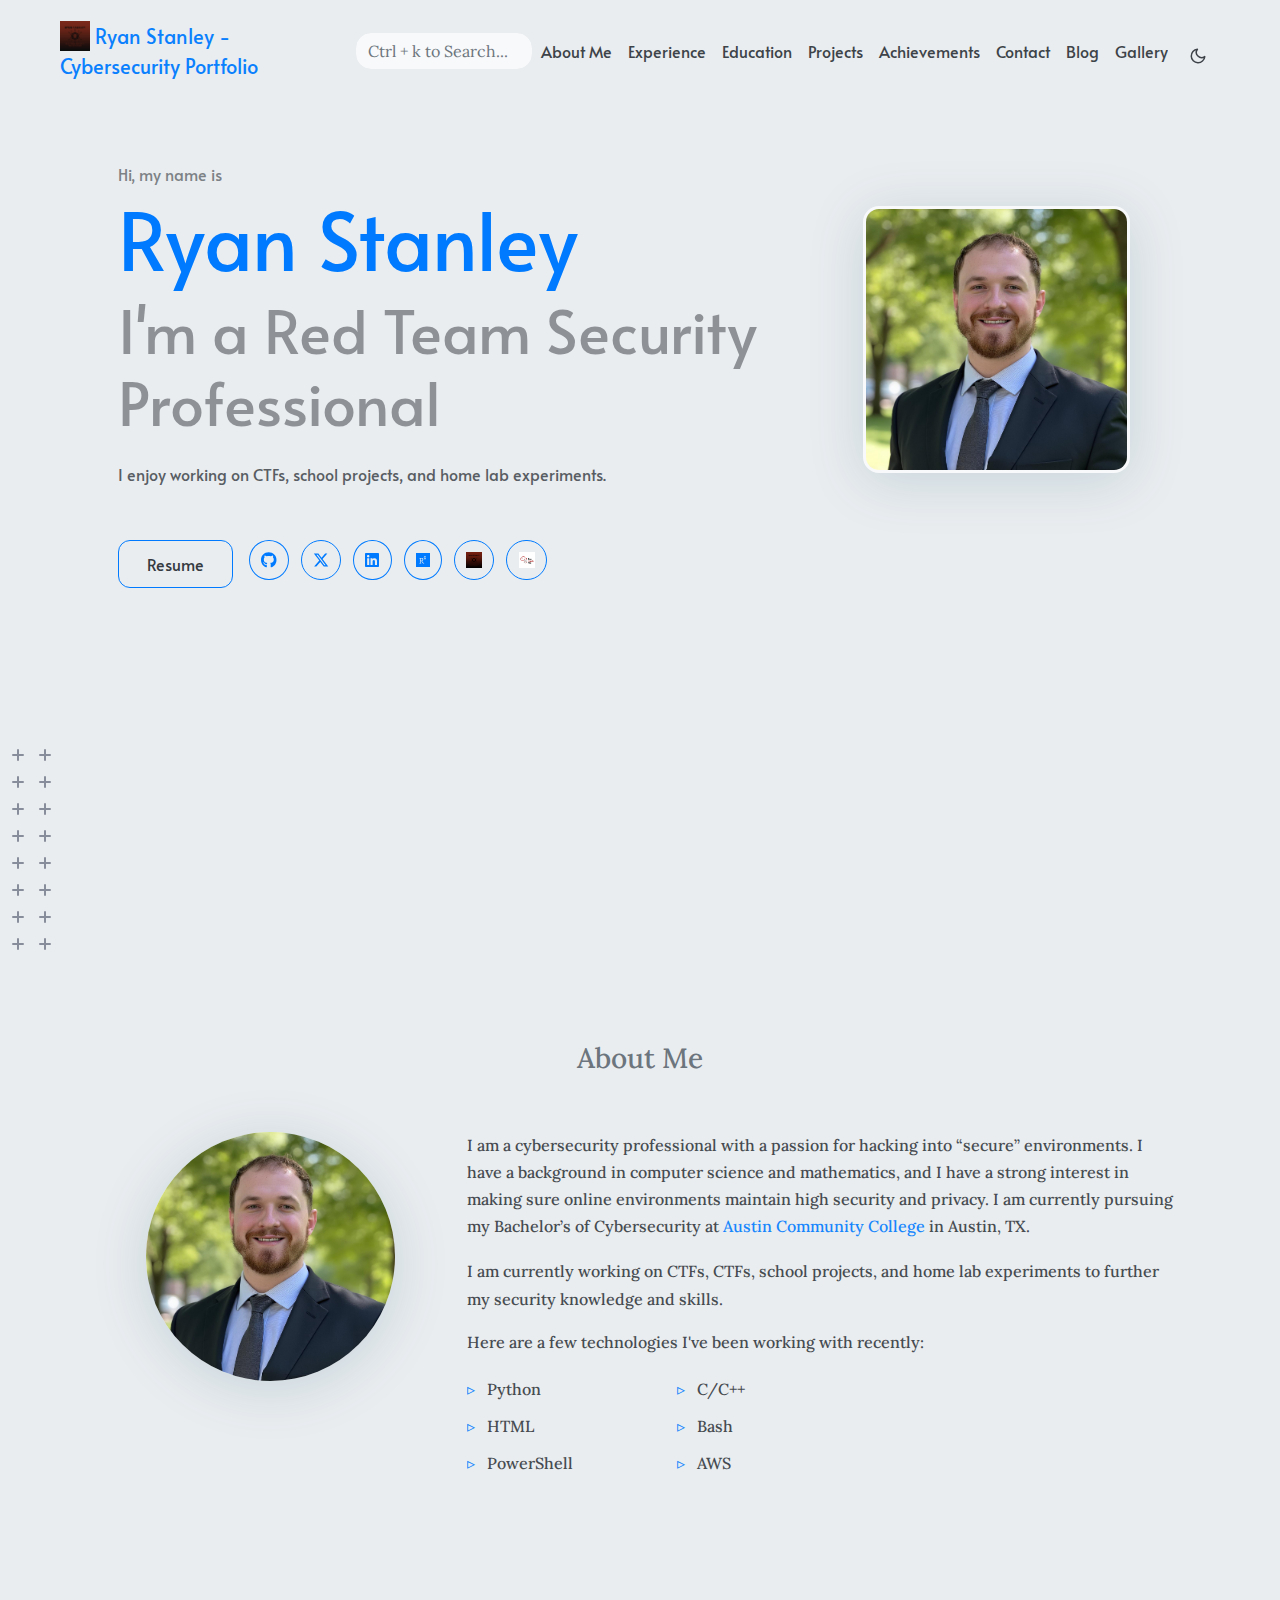
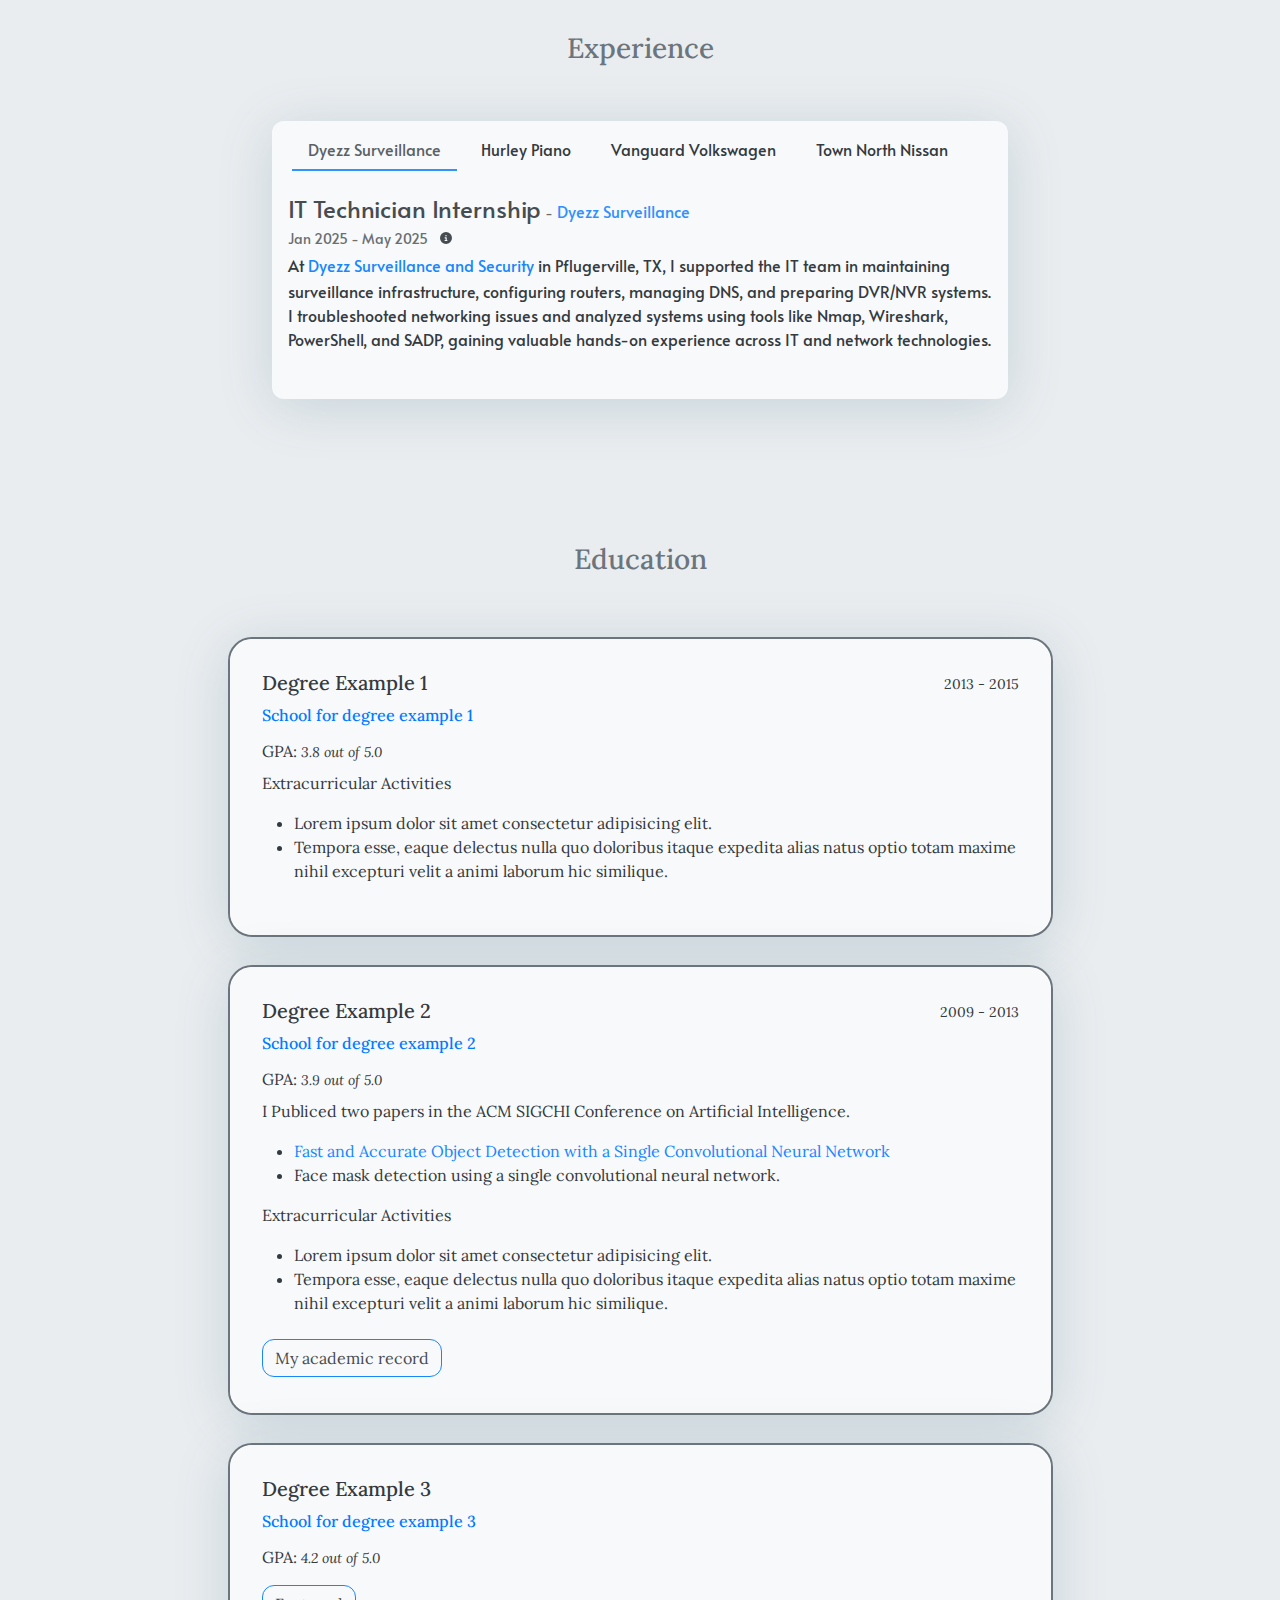
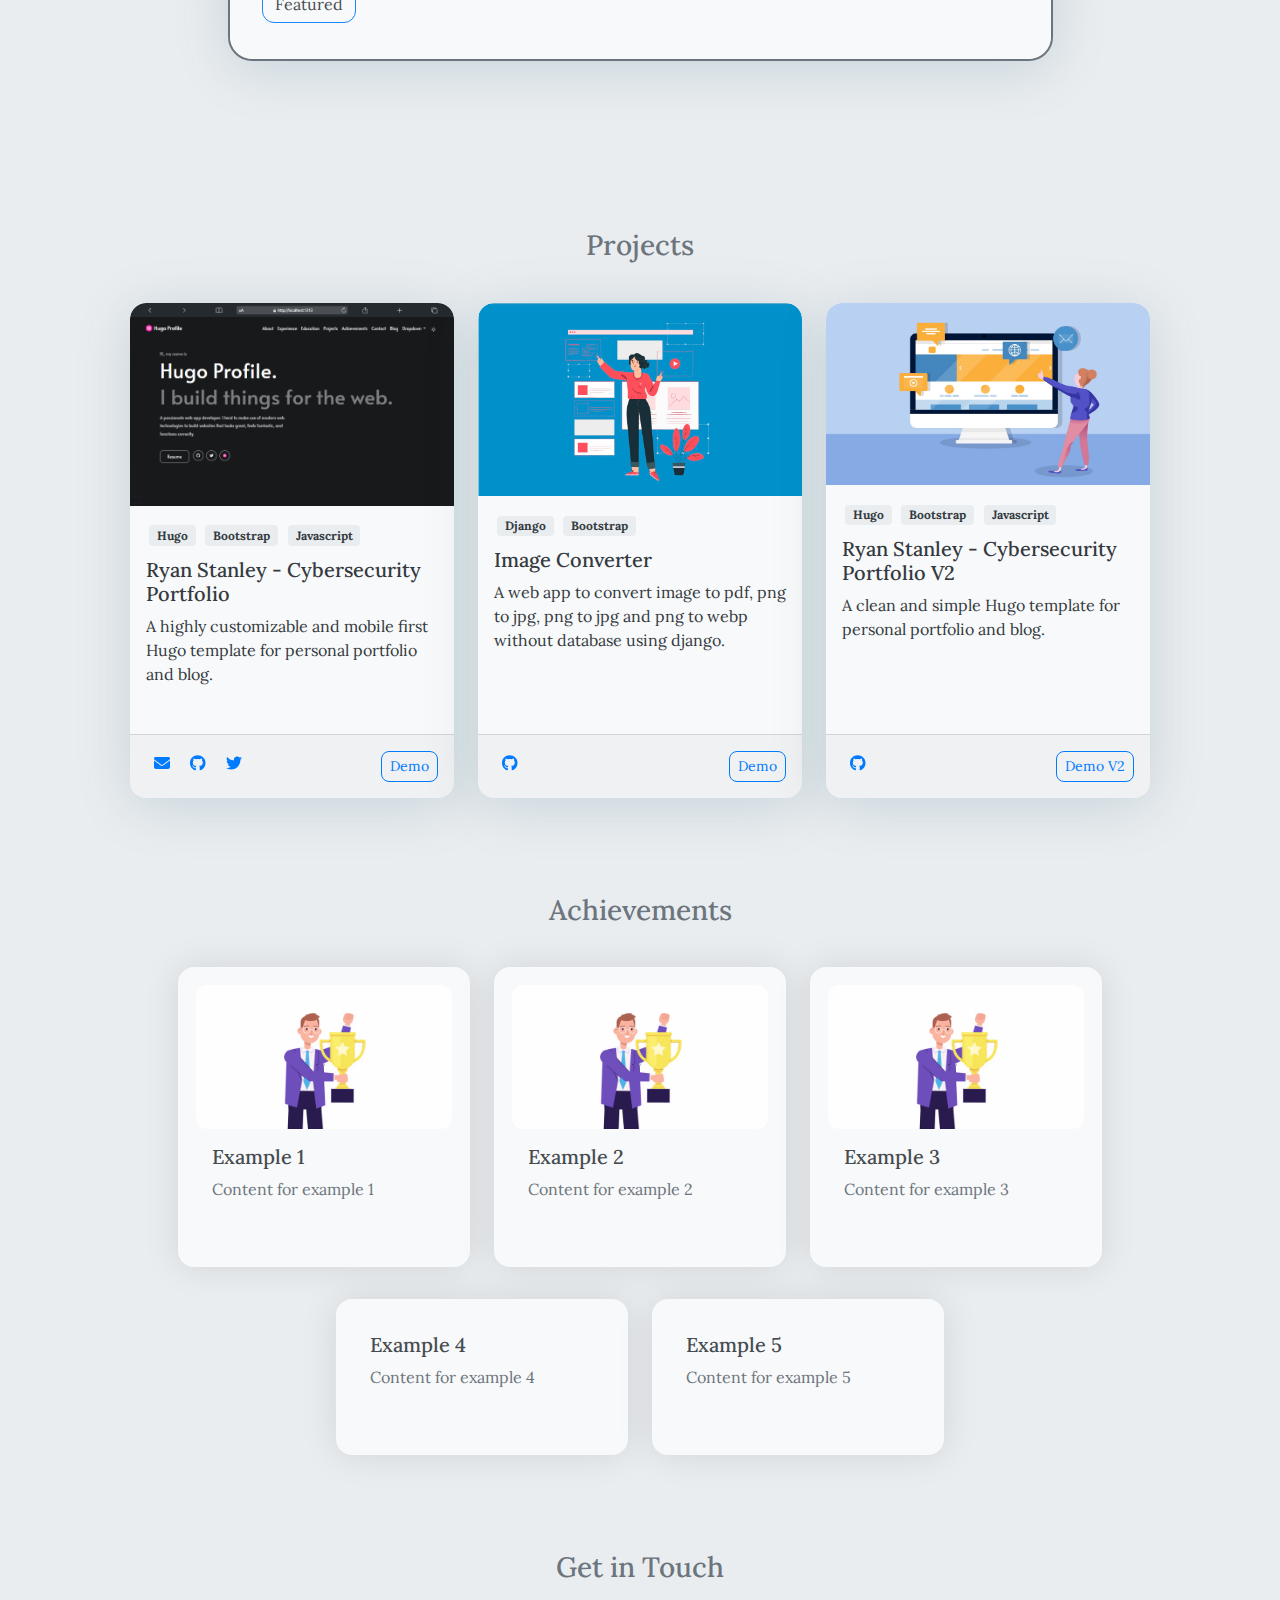
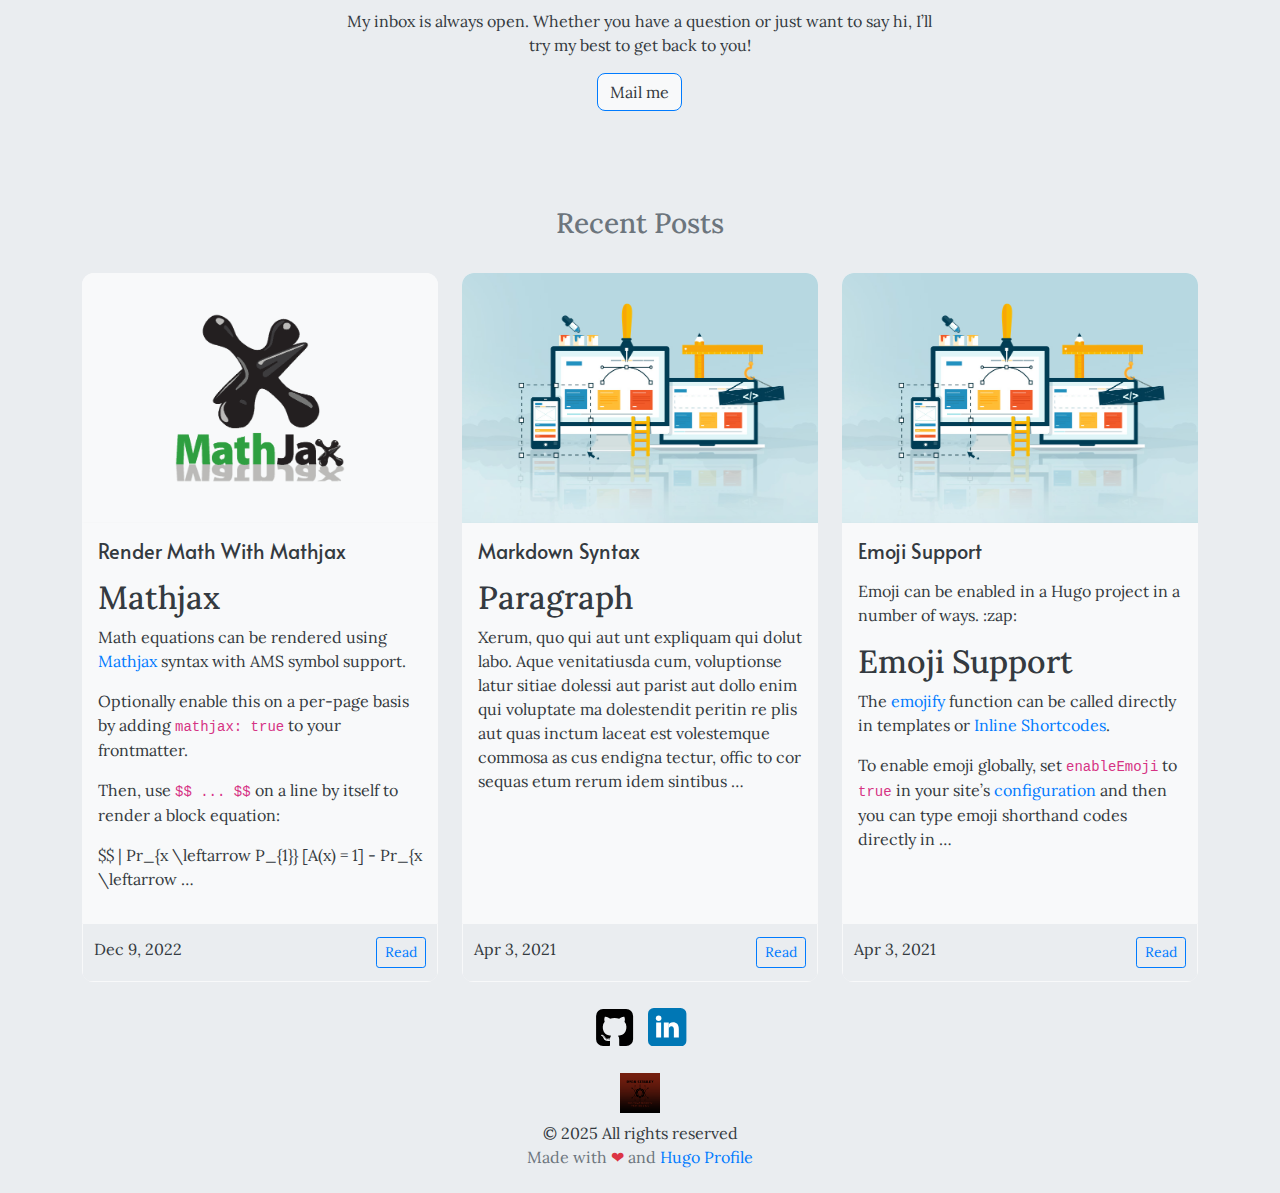
==== commit 0ca1cca5: "experiences changes" ====
--- a/index.html
+++ b/index.html
@@ -736,11 +736,11 @@
                                 aria-selected="true" 
                                 role="tab" 
                                 data-bs-toggle="pill"
-                                id='Dyezz-Surveillance-and-Security-Jan-2025---Present-tab'
-                                data-bs-target='#pills-Dyezz-Surveillance-and-Security-Jan-2025---Present'
-                                aria-controls='Dyezz-Surveillance-and-Security-Jan-2025---Present' 
+                                id='Dyezz-Surveillance-Jan-2025---May-2025-tab'
+                                data-bs-target='#pills-Dyezz-Surveillance-Jan-2025---May-2025'
+                                aria-controls='Dyezz-Surveillance-Jan-2025---May-2025' 
                             >
-                                Dyezz Surveillance and Security
+                                Dyezz Surveillance
                             </div>
                         </li>
                         
@@ -752,11 +752,11 @@
                                 aria-selected="true" 
                                 role="tab" 
                                 data-bs-toggle="pill"
-                                id='Company-Example-2-Sep-2020---Dec-2021-tab'
-                                data-bs-target='#pills-Company-Example-2-Sep-2020---Dec-2021' 
-                                aria-controls='Company-Example-2-Sep-2020---Dec-2021'
+                                id='Hurley-Piano-Jan-2025---May-2025-tab'
+                                data-bs-target='#pills-Hurley-Piano-Jan-2025---May-2025' 
+                                aria-controls='Hurley-Piano-Jan-2025---May-2025'
                             >
-                                Company Example 2
+                                Hurley Piano
                             </div>
                         </li>
                         
@@ -768,11 +768,11 @@
                                 aria-selected="true" 
                                 role="tab" 
                                 data-bs-toggle="pill"
-                                id='Company-Example-3-Jan-2020---Aug-2020-tab'
-                                data-bs-target='#pills-Company-Example-3-Jan-2020---Aug-2020' 
-                                aria-controls='Company-Example-3-Jan-2020---Aug-2020'
+                                id='Vanguard-Volkswagen-Jan-2023---July-2023-tab'
+                                data-bs-target='#pills-Vanguard-Volkswagen-Jan-2023---July-2023' 
+                                aria-controls='Vanguard-Volkswagen-Jan-2023---July-2023'
                             >
-                                Company Example 3
+                                Vanguard Volkswagen
                             </div>
                         </li>
                         
@@ -784,27 +784,11 @@
                                 aria-selected="true" 
                                 role="tab" 
                                 data-bs-toggle="pill"
-                                id='Company-Example-4-June-2017---Nov-2019-tab'
-                                data-bs-target='#pills-Company-Example-4-June-2017---Nov-2019' 
-                                aria-controls='Company-Example-4-June-2017---Nov-2019'
+                                id='Town-North-Nissan-Jan-2022---Jan-2023-tab'
+                                data-bs-target='#pills-Town-North-Nissan-Jan-2022---Jan-2023' 
+                                aria-controls='Town-North-Nissan-Jan-2022---Jan-2023'
                             >
-                                Company Example 4
-                            </div>
-                        </li>
-                        
-                        
-                        
-                        <li class="nav-item px-1 bg-transparent" role="presentation">
-                            <div 
-                                class="nav-link bg-transparent" 
-                                aria-selected="true" 
-                                role="tab" 
-                                data-bs-toggle="pill"
-                                id='Company-Example-5-Feb-2016---Mar-2017-tab'
-                                data-bs-target='#pills-Company-Example-5-Feb-2016---Mar-2017' 
-                                aria-controls='Company-Example-5-Feb-2016---Mar-2017'
-                            >
-                                Company Example 5
+                                Town North Nissan
                             </div>
                         </li>
                         
@@ -816,22 +800,22 @@
                         <div 
                             class="tab-pane fade show active bg-transparent" 
                             role="tabpanel"
-                            id='pills-Dyezz-Surveillance-and-Security-Jan-2025---Present'
-                            aria-labelledby='pills-Dyezz-Surveillance-and-Security-Jan-2025---Present-tab'
+                            id='pills-Dyezz-Surveillance-Jan-2025---May-2025'
+                            aria-labelledby='pills-Dyezz-Surveillance-Jan-2025---May-2025-tab'
                         >
                             <div>
                                 <span class="h4">IT Technician Internship</span>
                                 <small>-</small>
-                                <a href="https://dyezz.com/" target="_blank">Dyezz Surveillance and Security</a>
+                                <a href="https://dyezz.com/" target="_blank">Dyezz Surveillance</a>
                                 <div class="pb-1">
-                                    <small>Jan 2025 - Present</small>
+                                    <small>Jan 2025 - May 2025</small>
                                     
                                     <span class="p-2">
                                         <span 
                                             style="cursor: pointer;" 
                                             data-bs-toggle="tooltip" 
                                             data-bs-placement="top" 
-                                            data-bs-original-title=Working&#32;as&#32;a&#32;IT&#32;Technician&#32;Internship&#32;at&#32;Dyezz&#32;Surveillance&#32;and&#32;Security
+                                            data-bs-original-title=I&#32;work&#32;as&#32;an&#32;IT&#32;Technician&#32;Intern&#32;at&#32;Dyezz&#32;Surveillance&#32;and&#32;Security.
                                         >
                                             <i class="fas fa-info-circle fa-xs"></i>
                                         </span>
@@ -842,7 +826,7 @@
                                 
                             </div>
 
-                            At <a href="https://dyezz.com/">Dyezz Surveillance</a> in Pflugerville, TX, I support the IT team in maintaining surveillance infrastructure, configuring routers, managing DNS, and preparing DVR/NVR systems. I troubleshoot networking issues and analyze systems using tools like Nmap, Wireshark, PowerShell, and SADP, gaining valuable real-world experience across IT and network technologies.
+                            At <a href="https://dyezz.com/">Dyezz Surveillance and Security</a> in Pflugerville, TX, I supported the IT team in maintaining surveillance infrastructure, configuring routers, managing DNS, and preparing DVR/NVR systems. I troubleshooted networking issues and analyzed systems using tools like Nmap, Wireshark, PowerShell, and SADP, gaining valuable hands-on experience across IT and network technologies.
                         </div>
                         
                         
@@ -850,23 +834,23 @@
                         <div 
                             class="tab-pane fade bg-transparent" 
                             role="tabpanel"
-                            id='pills-Company-Example-2-Sep-2020---Dec-2021'
-                            aria-labelledby='pills-Company-Example-2-Sep-2020---Dec-2021-tab'
+                            id='pills-Hurley-Piano-Jan-2025---May-2025'
+                            aria-labelledby='pills-Hurley-Piano-Jan-2025---May-2025-tab'
                         >
                             <div>
-                                <span class="h4">Job at company example 2</span>
+                                <span class="h4">Cybersecurity Internship</span>
                                 <small>-</small>
-                                <a href="https://example.com" target="_blank">Company Example 2</a>
+                                <a href="https://hurleypiano.com/" target="_blank">Hurley Piano</a>
                                 
                                 <div class="pb-1">
-                                    <small>Sep 2020 - Dec 2021</small>
+                                    <small>Jan 2025 - May 2025</small>
                                     
                                     <span class="p-2">
                                         <span 
                                             style="cursor: pointer;" 
                                             data-bs-toggle="tooltip" 
                                             data-bs-placement="top" 
-                                            data-bs-original-title=I&#32;worked&#32;as&#32;a&#32;software&#32;developer&#32;for&#32;more&#32;than&#32;one&#32;year&#32;in&#32;Amazon.
+                                            data-bs-original-title=I&#32;work&#32;as&#32;a&#32;Cybersecurity&#32;Intern&#32;at&#32;Hurley&#32;Piano.
                                         > 
                                             <i class="fas fa-info-circle fa-xs"></i>
                                         </span>
@@ -878,9 +862,7 @@
                             </div>
 
                             <div class="pt-2">
-                                <p>I am currently working as a software developer at <a href="https://example.com">example org.</a> in San Francisco, CA. I am currently working on a project that will be used to help people find the best way to get around the city.</p>
-<h1 id="--lead-backend-developer-for-a-product">- Lead backend developer for a product.</h1>
-<h1 id="--created-a-frontend-design-for-a-product">- Created a frontend design for a product.</h1>
+                                At <a href="https://hurleypiano.com/">Hurley Piano</a> in Austin, TX, I designed and implemented a complete security infrastructure from the ground up. With no existing IT or cybersecurity systems in place, I secured the company’s WordPress site, hardened its cloud services, and ran vulnerability assessments. This role sharpened my skills in system hardening, web security, and independent problem-solving.
                             </div>
                         </div>
                         
@@ -889,59 +871,23 @@
                         <div 
                             class="tab-pane fade bg-transparent" 
                             role="tabpanel"
-                            id='pills-Company-Example-3-Jan-2020---Aug-2020'
-                            aria-labelledby='pills-Company-Example-3-Jan-2020---Aug-2020-tab'
+                            id='pills-Vanguard-Volkswagen-Jan-2023---July-2023'
+                            aria-labelledby='pills-Vanguard-Volkswagen-Jan-2023---July-2023-tab'
                         >
                             <div>
-                                <span class="h4">Job at company example 3</span>
+                                <span class="h4">Sales/Leasing Consultant</span>
                                 <small>-</small>
-                                <a href="https://example.com" target="_blank">Company Example 3</a>
+                                <a href="https://www.vanguardvw.com/" target="_blank">Vanguard Volkswagen</a>
                                 
                                 <div class="pb-1">
-                                    <small>Jan 2020 - Aug 2020</small>
-                                    
-                                </div>
-                                
-                                
-                                <div class="py-2 featuredLink">
-                                    <a class="p-2 px-4 btn btn-outline-primary btn-sm" href=https://example.com target="_blank">
-                                        Featured Link 
-                                    </a>
-                                </div>
-                                
-                            </div>
-
-                            <div class="pt-2">
-                                <p>I am currently working as a software developer at <a href="https://example.com">example org.</a> in San Francisco, CA. I am currently working on a project that will be used to help people find the best way to get around the city.</p>
-<ul>
-<li>Lead backend developer for a product.</li>
-<li>Created a frontend design for a product.</li>
-</ul>
-                            </div>
-                        </div>
-                        
-                        
-                        
-                        <div 
-                            class="tab-pane fade bg-transparent" 
-                            role="tabpanel"
-                            id='pills-Company-Example-4-June-2017---Nov-2019'
-                            aria-labelledby='pills-Company-Example-4-June-2017---Nov-2019-tab'
-                        >
-                            <div>
-                                <span class="h4">Job at company example 4</span>
-                                <small>-</small>
-                                <a href="https://example.com" target="_blank">Company Example 4</a>
-                                
-                                <div class="pb-1">
-                                    <small>June 2017 - Nov 2019</small>
+                                    <small>Jan 2023 - July 2023</small>
                                     
                                     <span class="p-2">
                                         <span 
                                             style="cursor: pointer;" 
                                             data-bs-toggle="tooltip" 
                                             data-bs-placement="top" 
-                                            data-bs-original-title=Worked&#32;as&#32;a&#32;Job&#32;at&#32;company&#32;example&#32;4&#32;at&#32;Company&#32;Example&#32;4
+                                            data-bs-original-title=I&#32;worked&#32;as&#32;a&#32;Sales&#32;Professional&#32;at&#32;Vanguard&#32;Volkswagen.
                                         > 
                                             <i class="fas fa-info-circle fa-xs"></i>
                                         </span>
@@ -950,20 +896,10 @@
                                 </div>
                                 
                                 
-                                <div class="py-2 featuredLink">
-                                    <a class="p-2 px-4 btn btn-outline-primary btn-sm" href=https://example.com target="_blank">
-                                        Featured Link 
-                                    </a>
-                                </div>
-                                
                             </div>
 
                             <div class="pt-2">
-                                <p>I am currently working as a software developer at <a href="https://example.com">example org.</a> in San Francisco, CA. I am currently working on a project that will be used to help people find the best way to get around the city.</p>
-<ul>
-<li>Lead backend developer for a product.</li>
-<li>Created a frontend design for a product.</li>
-</ul>
+                                At <a href="https://www.vanguardvw.com/">Vanguard Volkswagen</a> in Austin, TX, I applied a customer-focused approach to help clients find the right vehicle solutions while staying informed on Volkswagen inventory and industry pricing trends. I initiated contact with prospective buyers, negotiated terms, and finalized lease and purchase agreements. I contributed to overall dealership success by meeting individual sales targets and assisting with promotional strategies.
                             </div>
                         </div>
                         
@@ -972,23 +908,23 @@
                         <div 
                             class="tab-pane fade bg-transparent" 
                             role="tabpanel"
-                            id='pills-Company-Example-5-Feb-2016---Mar-2017'
-                            aria-labelledby='pills-Company-Example-5-Feb-2016---Mar-2017-tab'
+                            id='pills-Town-North-Nissan-Jan-2022---Jan-2023'
+                            aria-labelledby='pills-Town-North-Nissan-Jan-2022---Jan-2023-tab'
                         >
                             <div>
-                                <span class="h4">Job at company example 5</span>
+                                <span class="h4">Sales/Leasing Consultant</span>
                                 <small>-</small>
-                                <a href="https://example.com" target="_blank">Company Example 5</a>
+                                <a href="https://www.townnorthnissan.com/" target="_blank">Town North Nissan</a>
                                 
                                 <div class="pb-1">
-                                    <small>Feb 2016 - Mar 2017</small>
+                                    <small>Jan 2022 - Jan 2023</small>
                                     
                                     <span class="p-2">
                                         <span 
                                             style="cursor: pointer;" 
                                             data-bs-toggle="tooltip" 
                                             data-bs-placement="top" 
-                                            data-bs-original-title=Worked&#32;as&#32;a&#32;Job&#32;at&#32;company&#32;example&#32;5&#32;at&#32;Company&#32;Example&#32;5
+                                            data-bs-original-title=I&#32;work&#32;as&#32;a&#32;Cybersecurity&#32;Intern&#32;at&#32;Hurley&#32;Piano.
                                         > 
                                             <i class="fas fa-info-circle fa-xs"></i>
                                         </span>
@@ -1000,7 +936,7 @@
                             </div>
 
                             <div class="pt-2">
-                                I am currently working as a software developer at <a href="https://example.com">example org.</a> in San Francisco, CA. I am currently working on a project that will be used to help people find the best way to get around the city.
+                                At <a href="https://www.townnorthnissan.com/">Town North Nissan</a> in Austin, TX, I developed a strong foundation in automotive sales by gaining in-depth knowledge of Nissan vehicles, market trends, and competitor offerings. I regularly engaged with new leads, negotiated pricing and financing options, and guided clients through the full purchasing process. My performance consistently supported the team’s monthly sales objectives and customer satisfaction goals.
                             </div>
                         </div>
                         
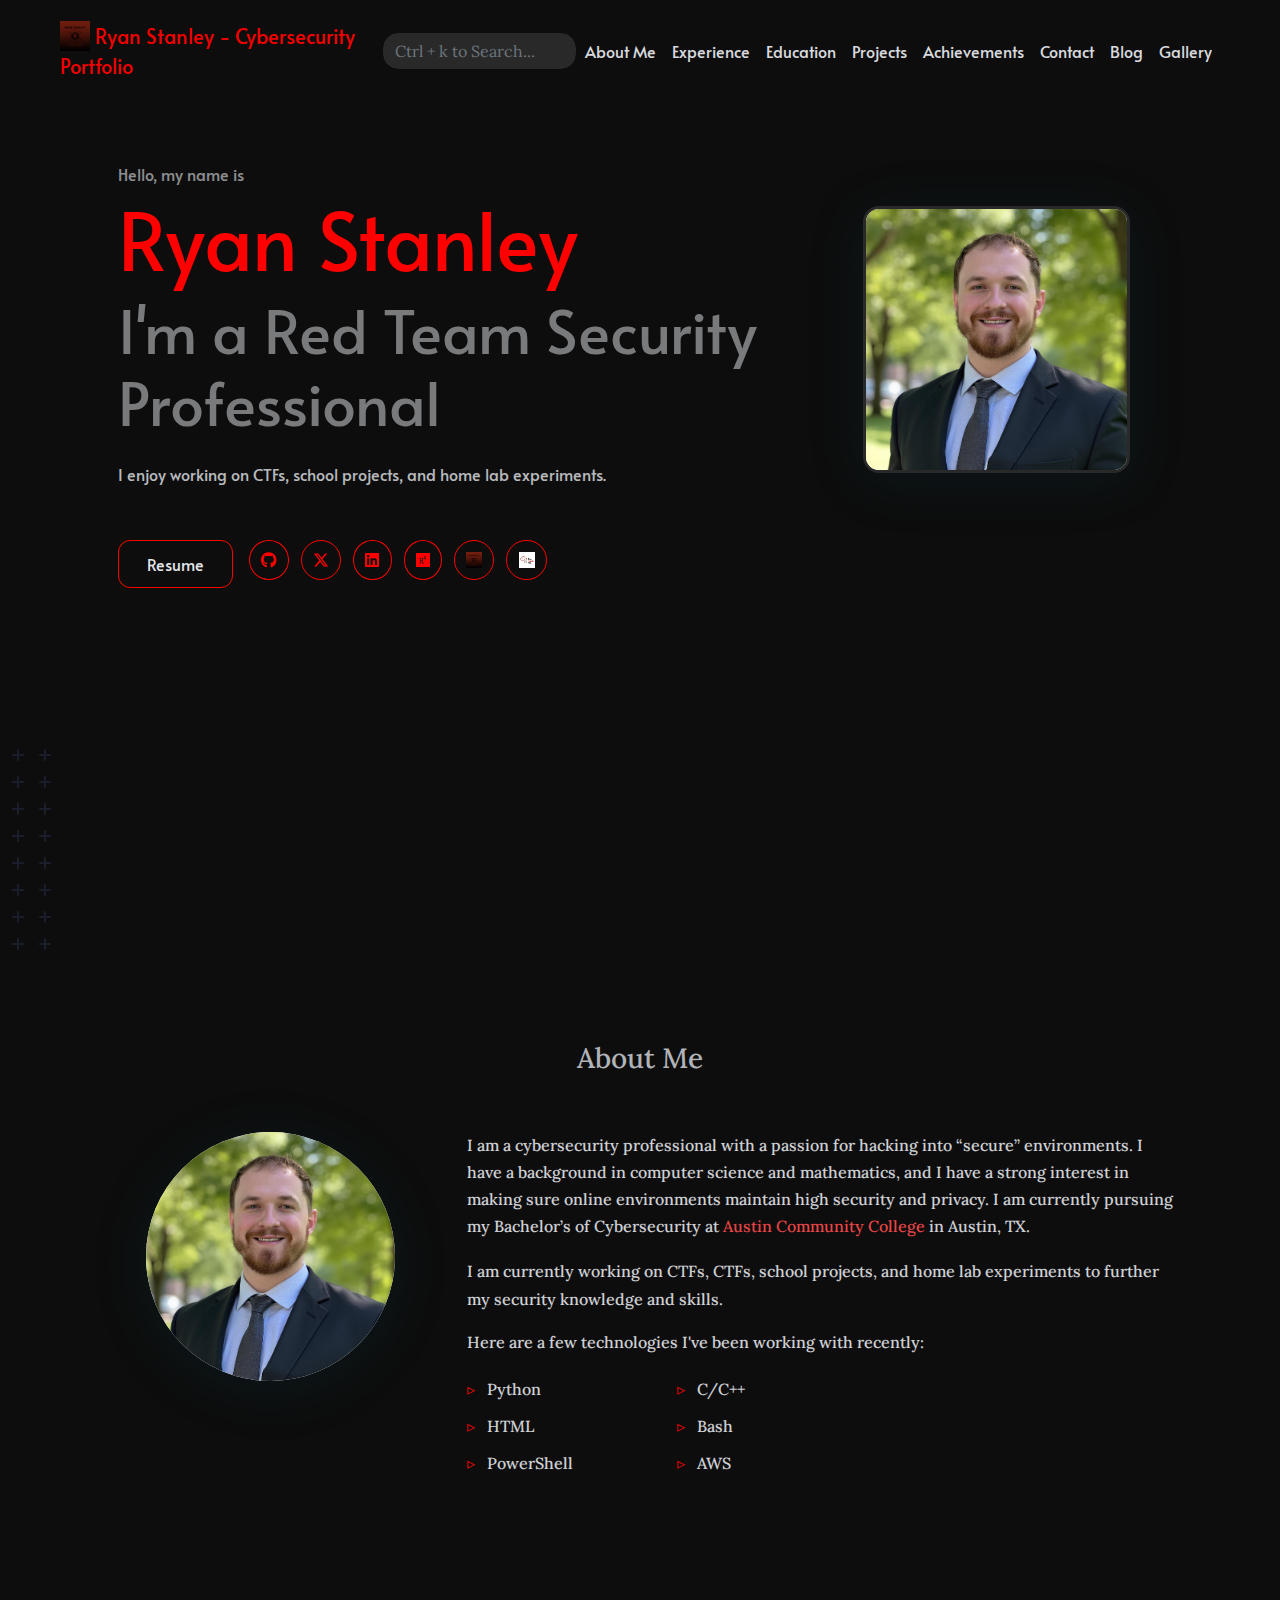
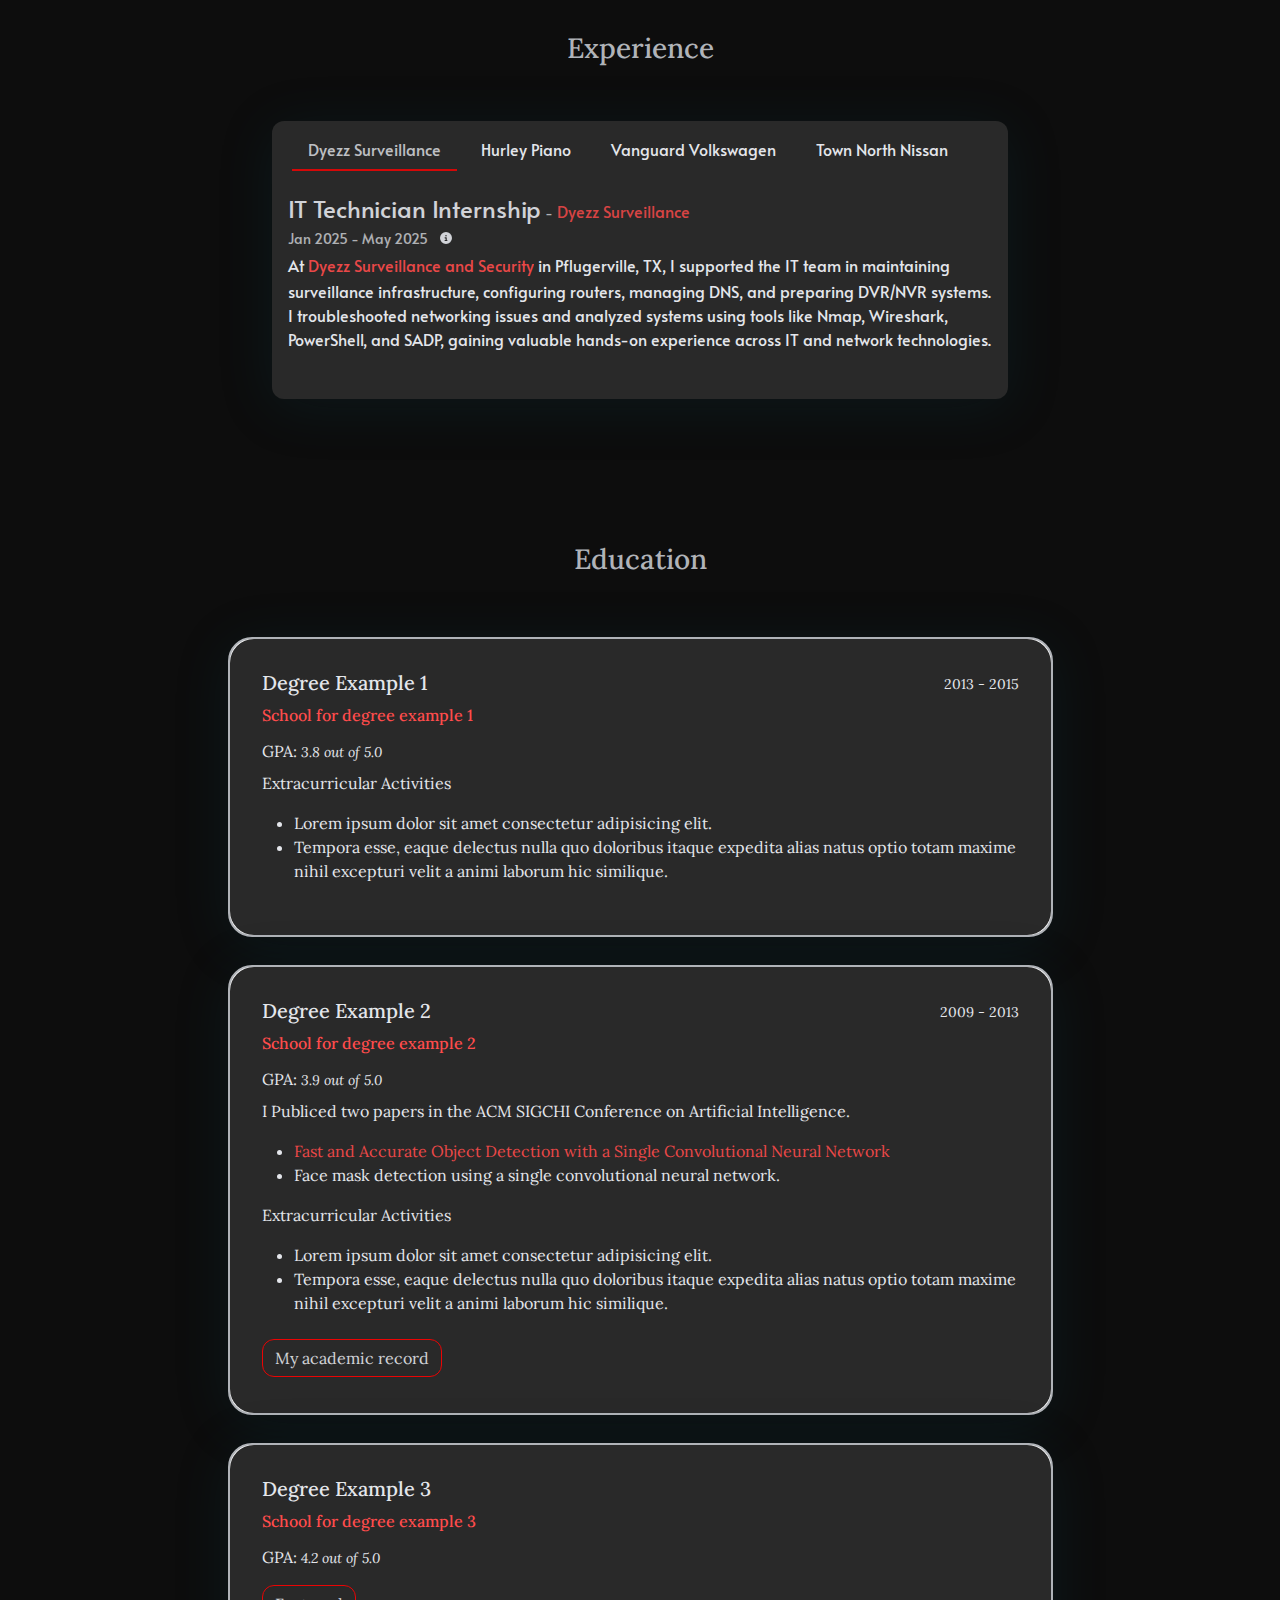
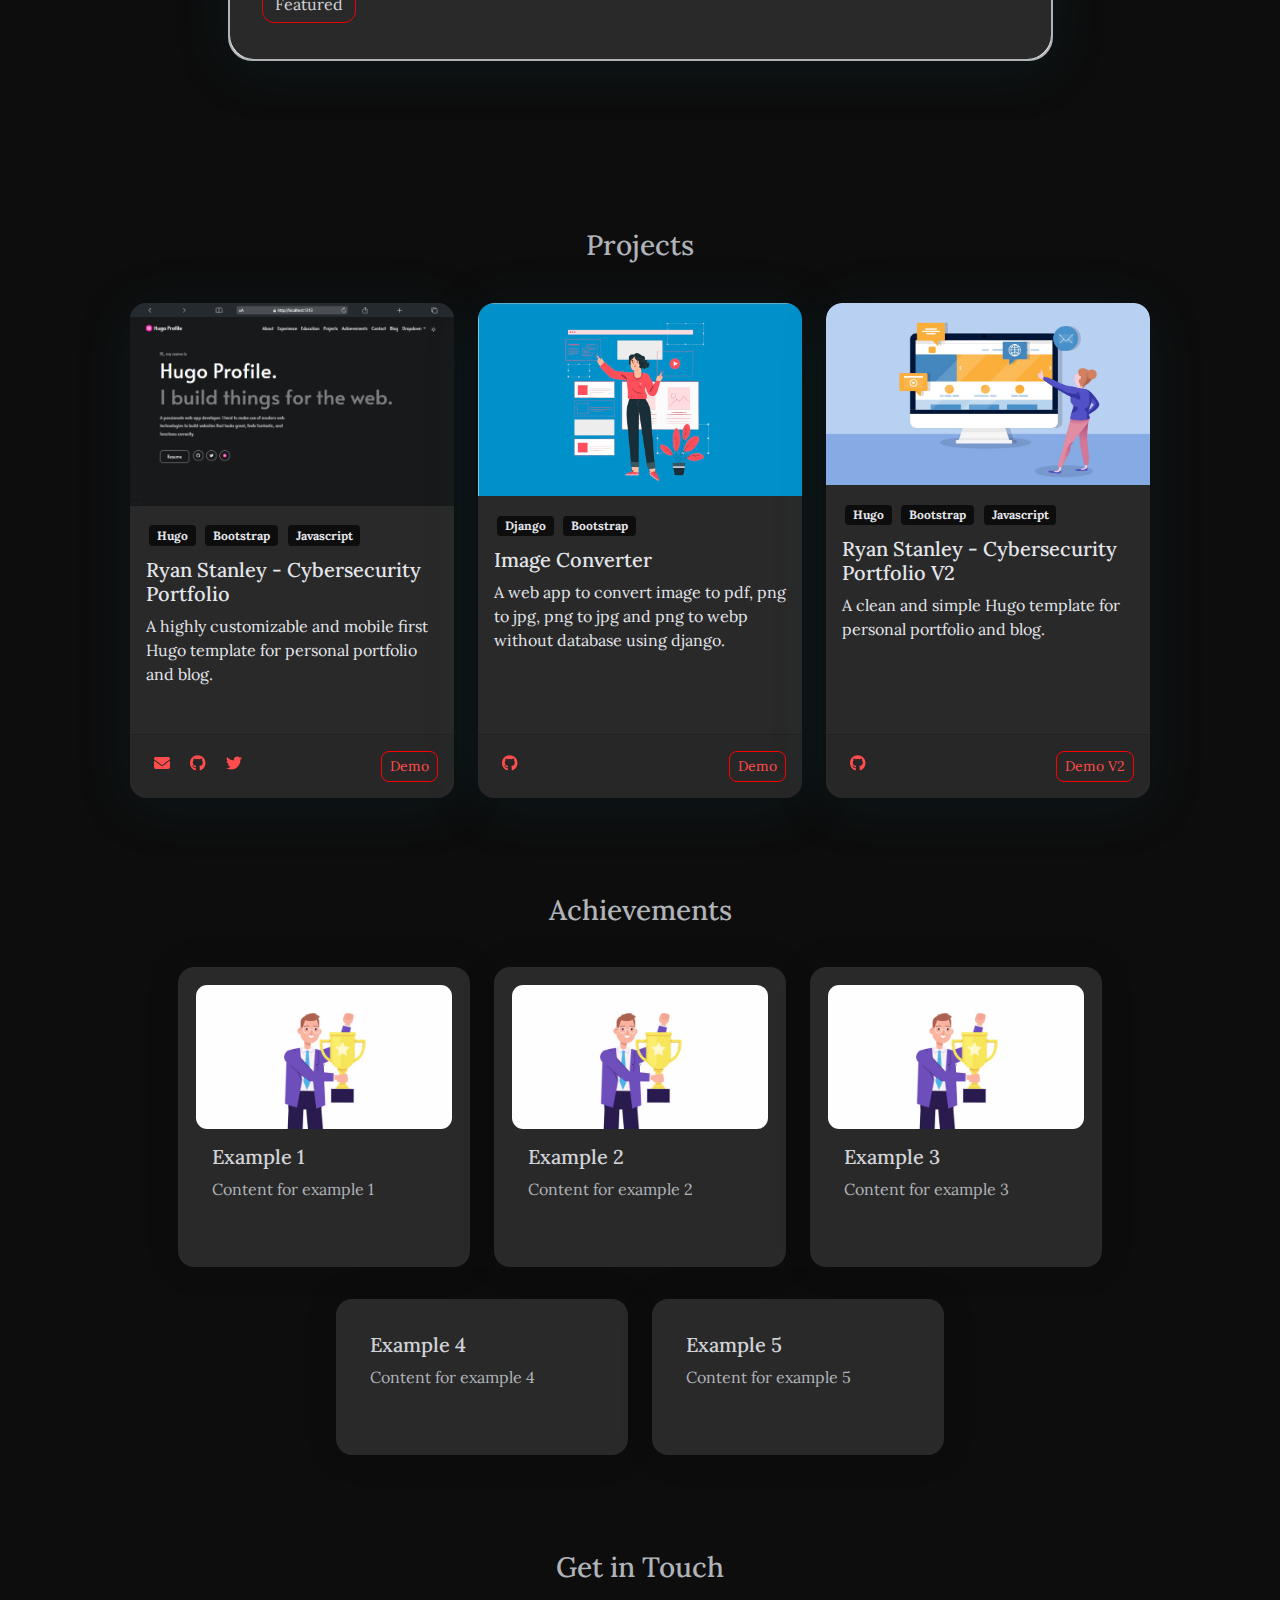
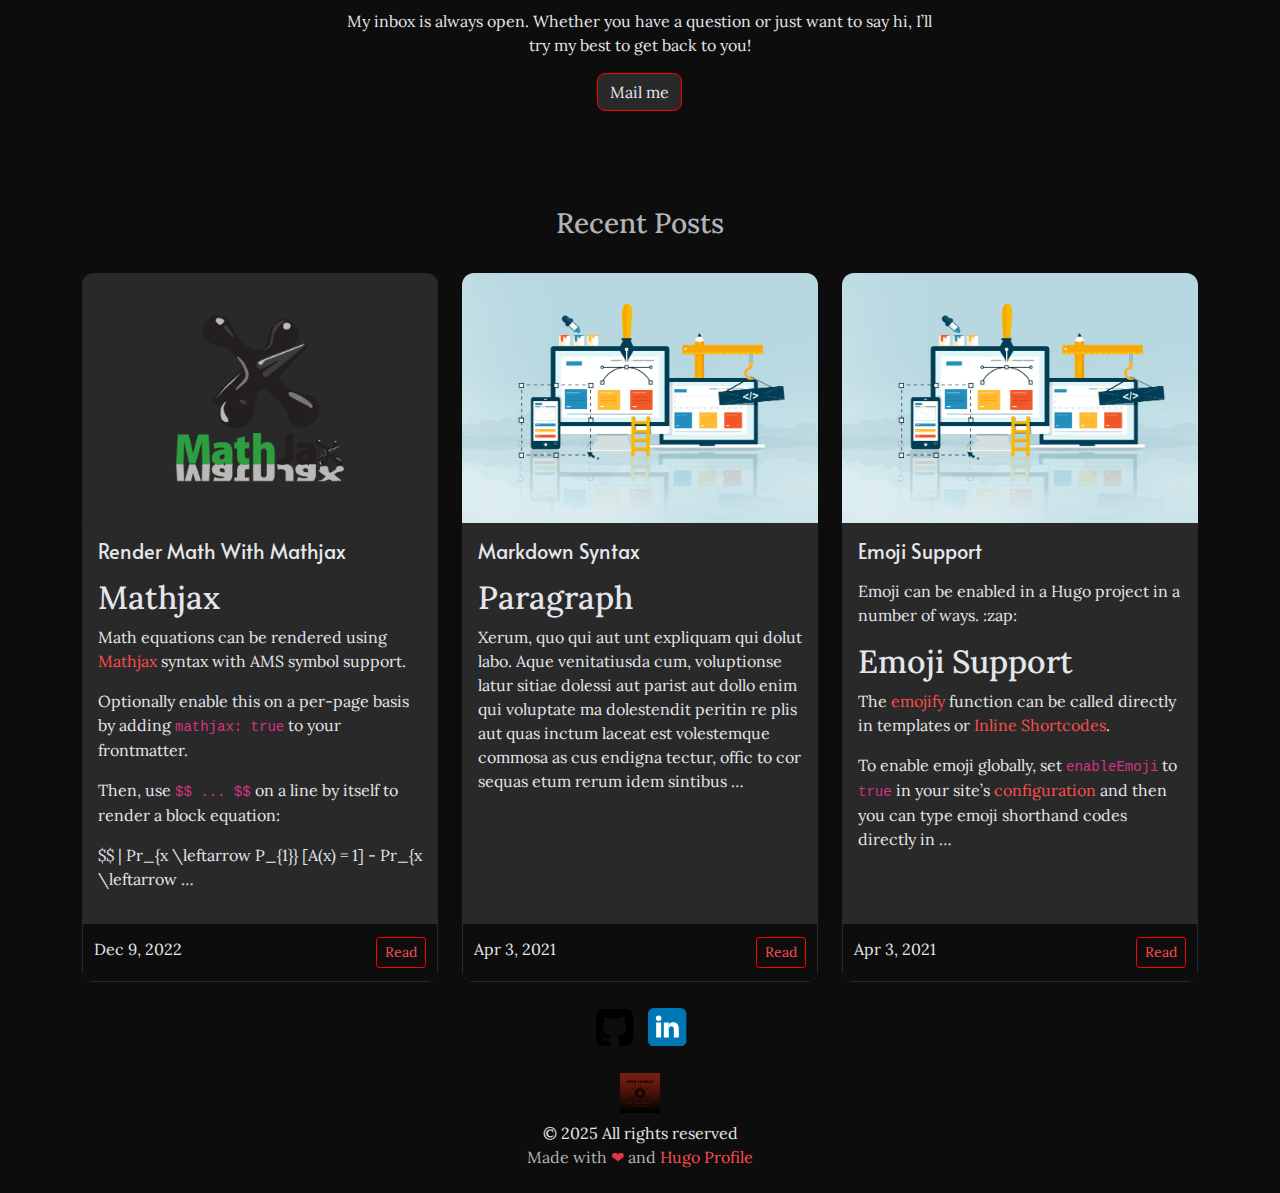
==== commit 4eee8695: "site theme color redo" ====
--- a/index.html
+++ b/index.html
@@ -50,22 +50,22 @@
 
 <style>
     :root {
-        --text-color: #343a40;
-        --text-secondary-color: #6c757d;
-        --text-link-color: #007bff;
-        --background-color: #eaedf0;
-        --secondary-background-color: #64ffda1a;
-        --primary-color: #007bff;
-        --secondary-color: #f8f9fa;
+        --text-color: #e4e6eb;
+        --text-secondary-color: #b0b3b8;
+        --text-link-color: #ff4c4c;
+        --background-color: #0d0d0d;
+        --secondary-background-color: #1a1a1a;
+        --primary-color: #ff0000;
+        --secondary-color: #292929;
 
          
         --text-color-dark: #e4e6eb;
         --text-secondary-color-dark: #b0b3b8;
-        --text-link-color-dark: #ffffff;
-        --background-color-dark: #18191a;
-        --secondary-background-color-dark: #212529;
-        --primary-color-dark: #ffffff;
-        --secondary-color-dark: #212529;
+        --text-link-color-dark: #ff4c4c;
+        --background-color-dark: #0d0d0d;
+        --secondary-background-color-dark: #1a1a1a;
+        --primary-color-dark: #ff0000;
+        --secondary-color-dark: #292929;
     }
     body {
         font-size: 1rem;
@@ -287,28 +287,6 @@
                     
 
                     
-                    <li class="nav-item navbar-text">
-                        
-                        <div class="text-center">
-                            <button id="theme-toggle">
-                                <svg id="moon" xmlns="http://www.w3.org/2000/svg" width="24" height="24" viewBox="0 0 24 24" fill="none" stroke="currentColor" stroke-width="2" stroke-linecap="round" stroke-linejoin="round">
-                                    <path d="M21 12.79A9 9 0 1 1 11.21 3 7 7 0 0 0 21 12.79z"></path>
-                                </svg>
-                                <svg id="sun" xmlns="http://www.w3.org/2000/svg" width="24" height="24" viewBox="0 0 24 24" fill="none" stroke="currentColor" stroke-width="2" stroke-linecap="round" stroke-linejoin="round">
-                                    <circle cx="12" cy="12" r="5"></circle>
-                                    <line x1="12" y1="1" x2="12" y2="3"></line>
-                                    <line x1="12" y1="21" x2="12" y2="23"></line>
-                                    <line x1="4.22" y1="4.22" x2="5.64" y2="5.64"></line>
-                                    <line x1="18.36" y1="18.36" x2="19.78" y2="19.78"></line>
-                                    <line x1="1" y1="12" x2="3" y2="12"></line>
-                                    <line x1="21" y1="12" x2="23" y2="12"></line>
-                                    <line x1="4.22" y1="19.78" x2="5.64" y2="18.36"></line>
-                                    <line x1="18.36" y1="5.64" x2="19.78" y2="4.22"></line>
-                                </svg>
-                            </button>
-                        </div>
-                    </li>
-                    
 
                 </ul>
 
@@ -322,7 +300,7 @@
         <div class="row">
             <div class="col-sm-12 col-md-12 col-lg-8 content animate" id="primary-font">
                 <span class="subtitle">
-                    Hi, my name is
+                    Hello, my name is
                 </span>
                 <h1>
                     Ryan Stanley
@@ -1560,23 +1538,6 @@
     }
 
 </script>
-<script>
-    document.getElementById("theme-toggle").addEventListener("click", () => {
-        if (document.body.className.includes("dark")) {
-            document.body.classList.remove('dark');
-            localStorage.setItem("pref-theme", 'light');
-        } else {
-            document.body.classList.add('dark');
-            localStorage.setItem("pref-theme", 'dark');
-        }
-    })
-
-    var tooltipTriggerList = [].slice.call(document.querySelectorAll('[data-bs-toggle="tooltip"]'))
-    var tooltipList = tooltipTriggerList.map(function (tooltipTriggerEl) {
-        return new bootstrap.Tooltip(tooltipTriggerEl)
-    })
-
-</script>
 
 
     <script src="/js/search.js"></script>
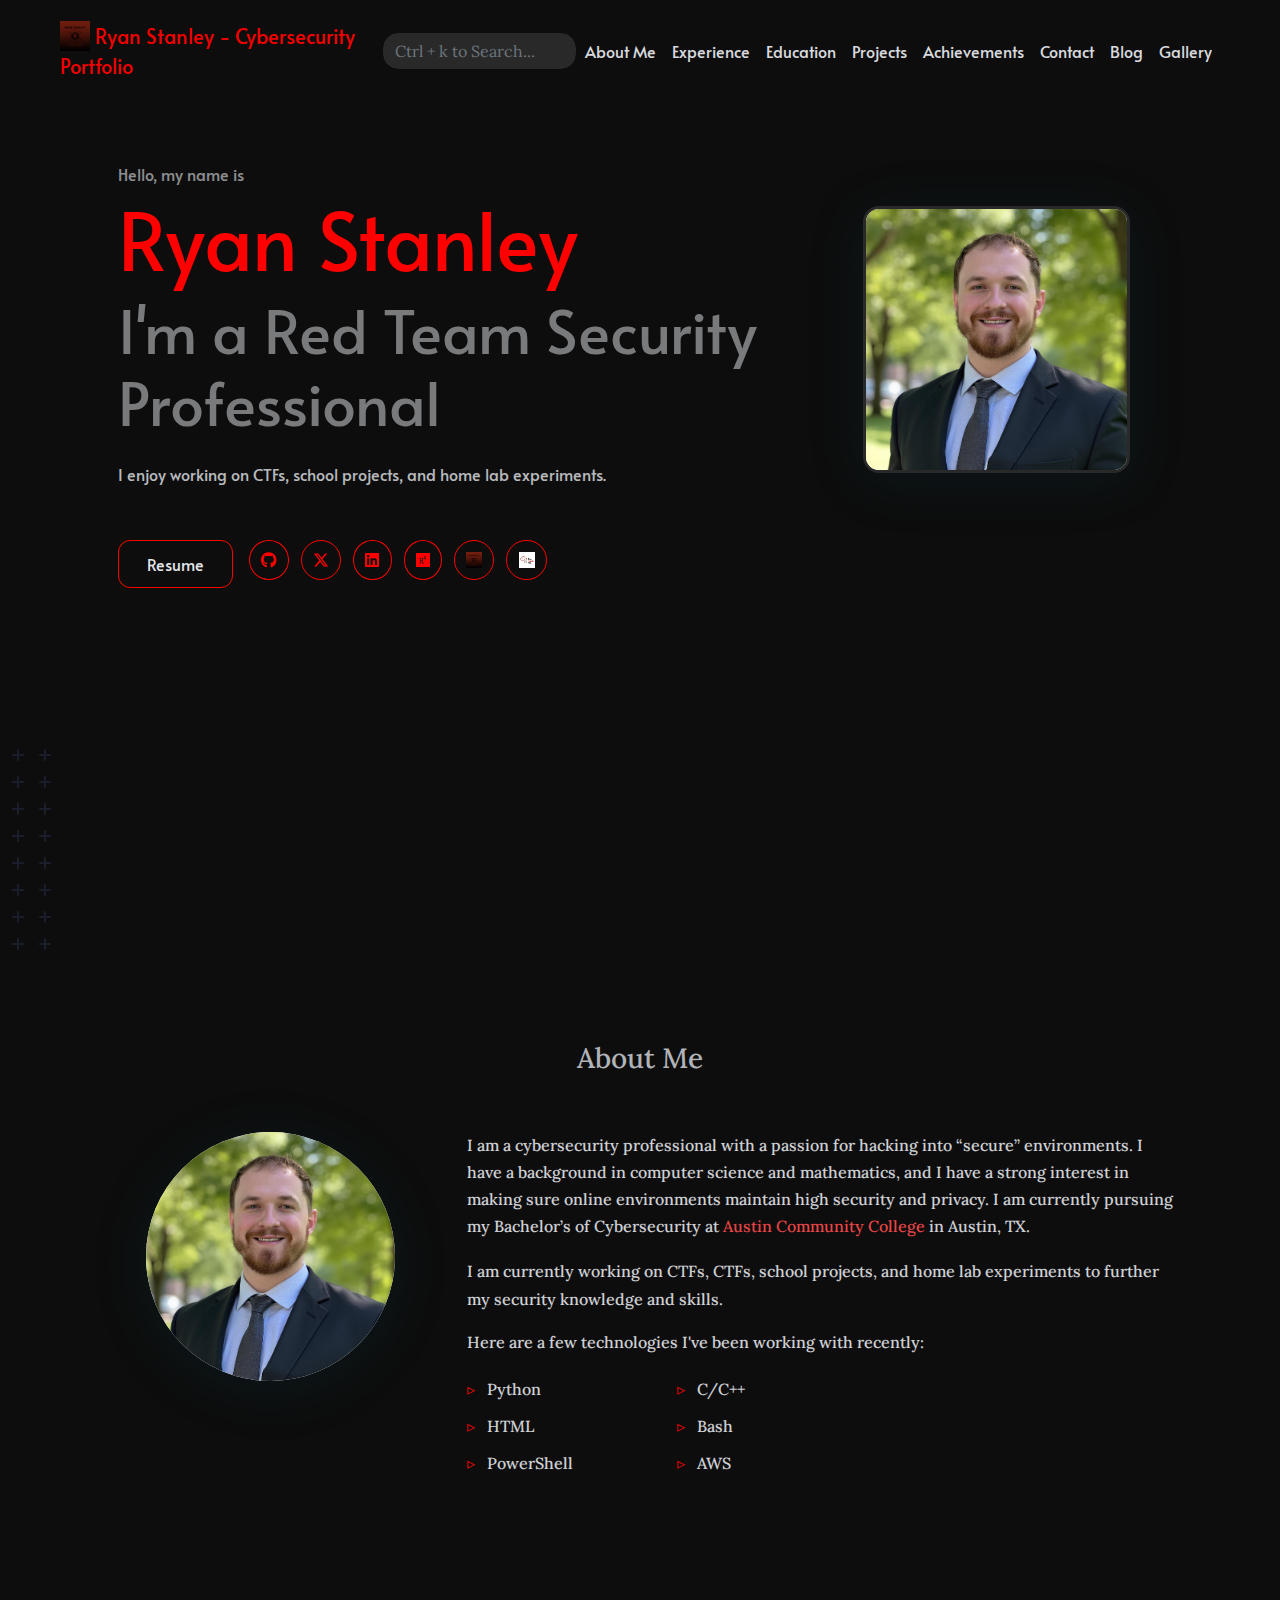
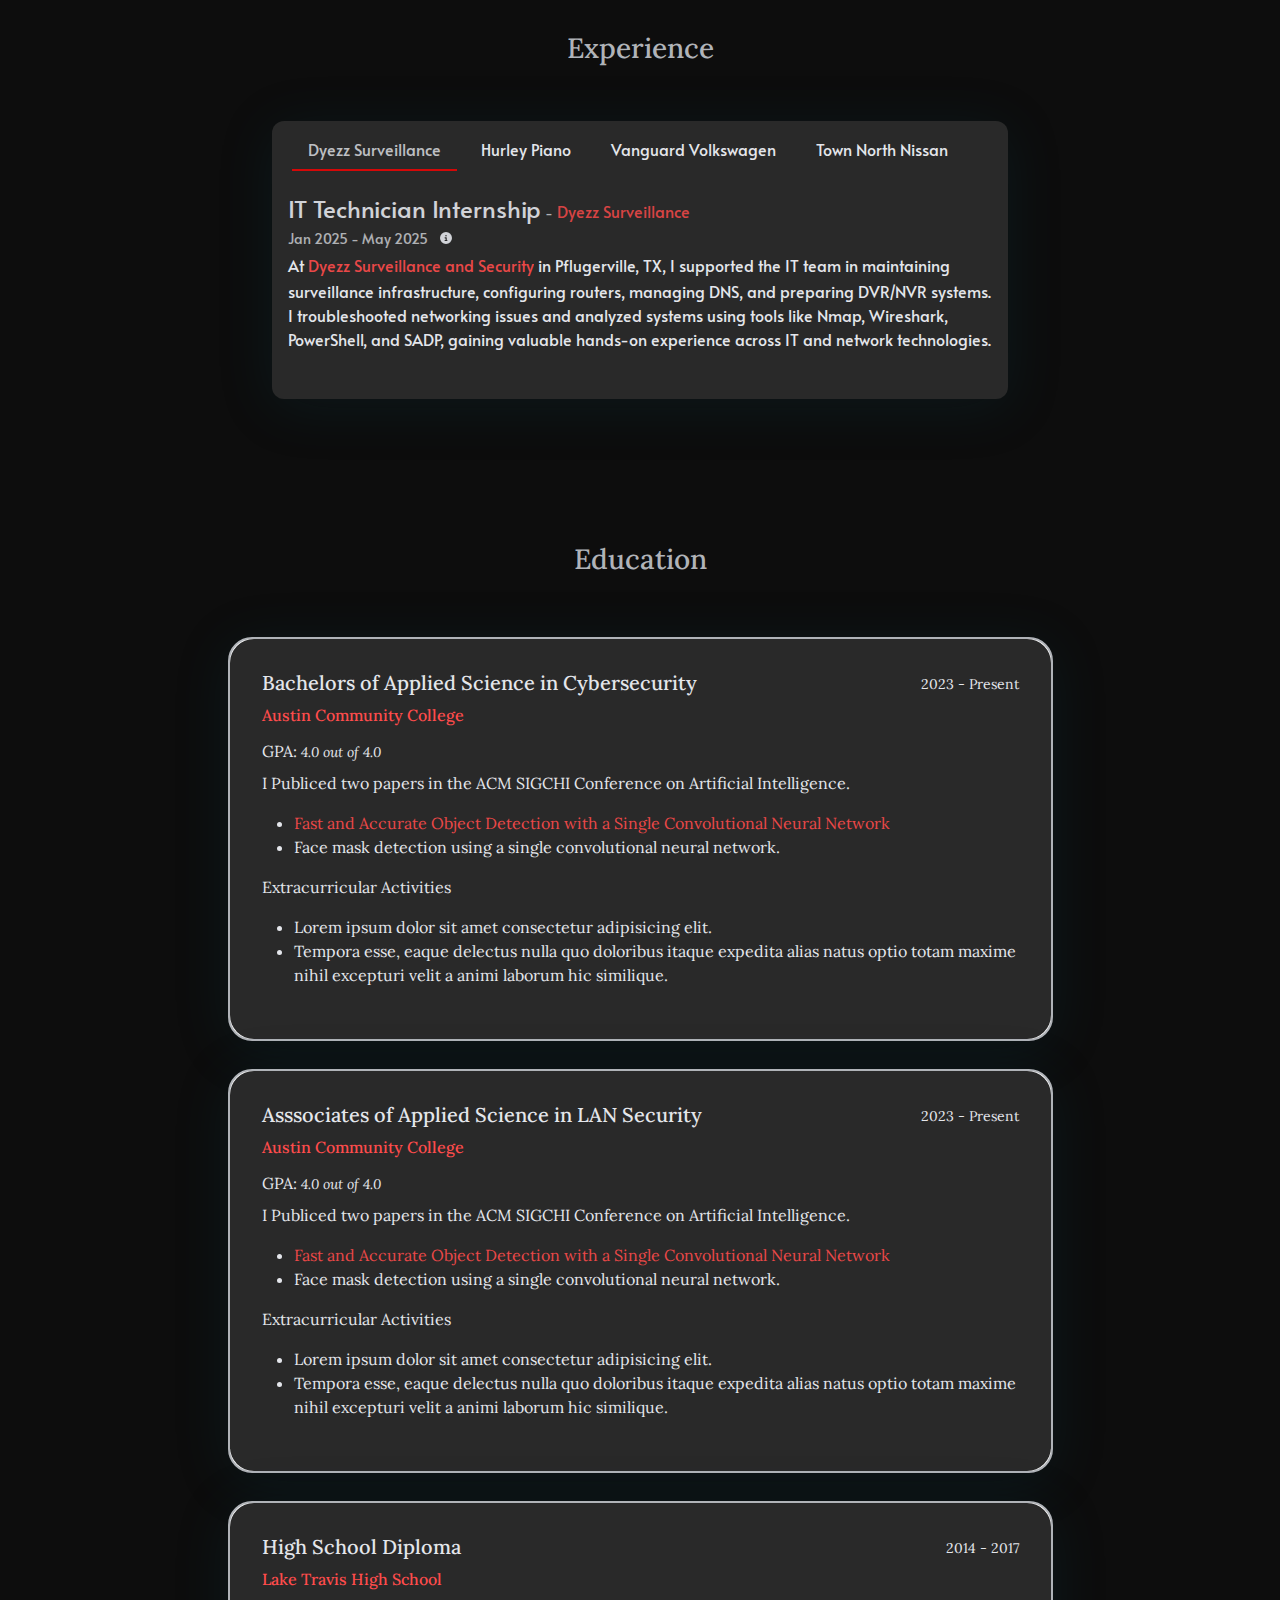
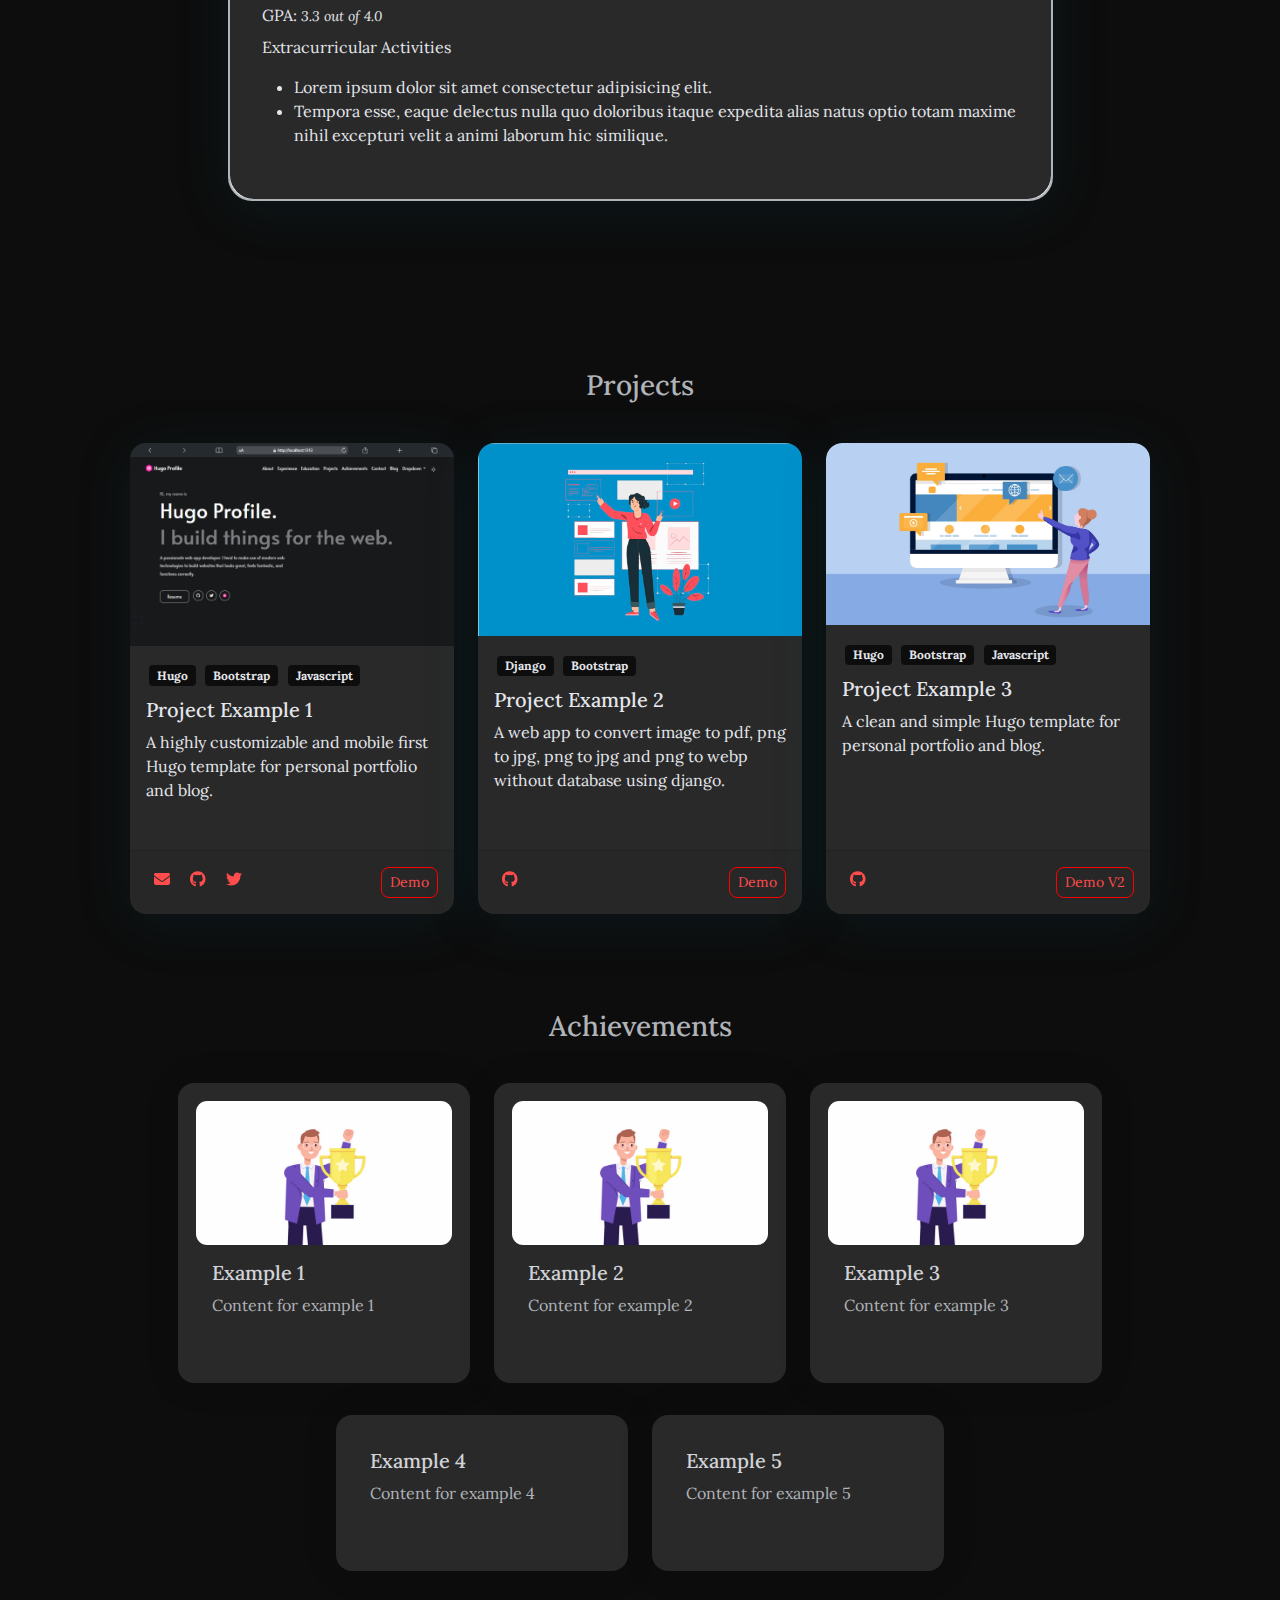
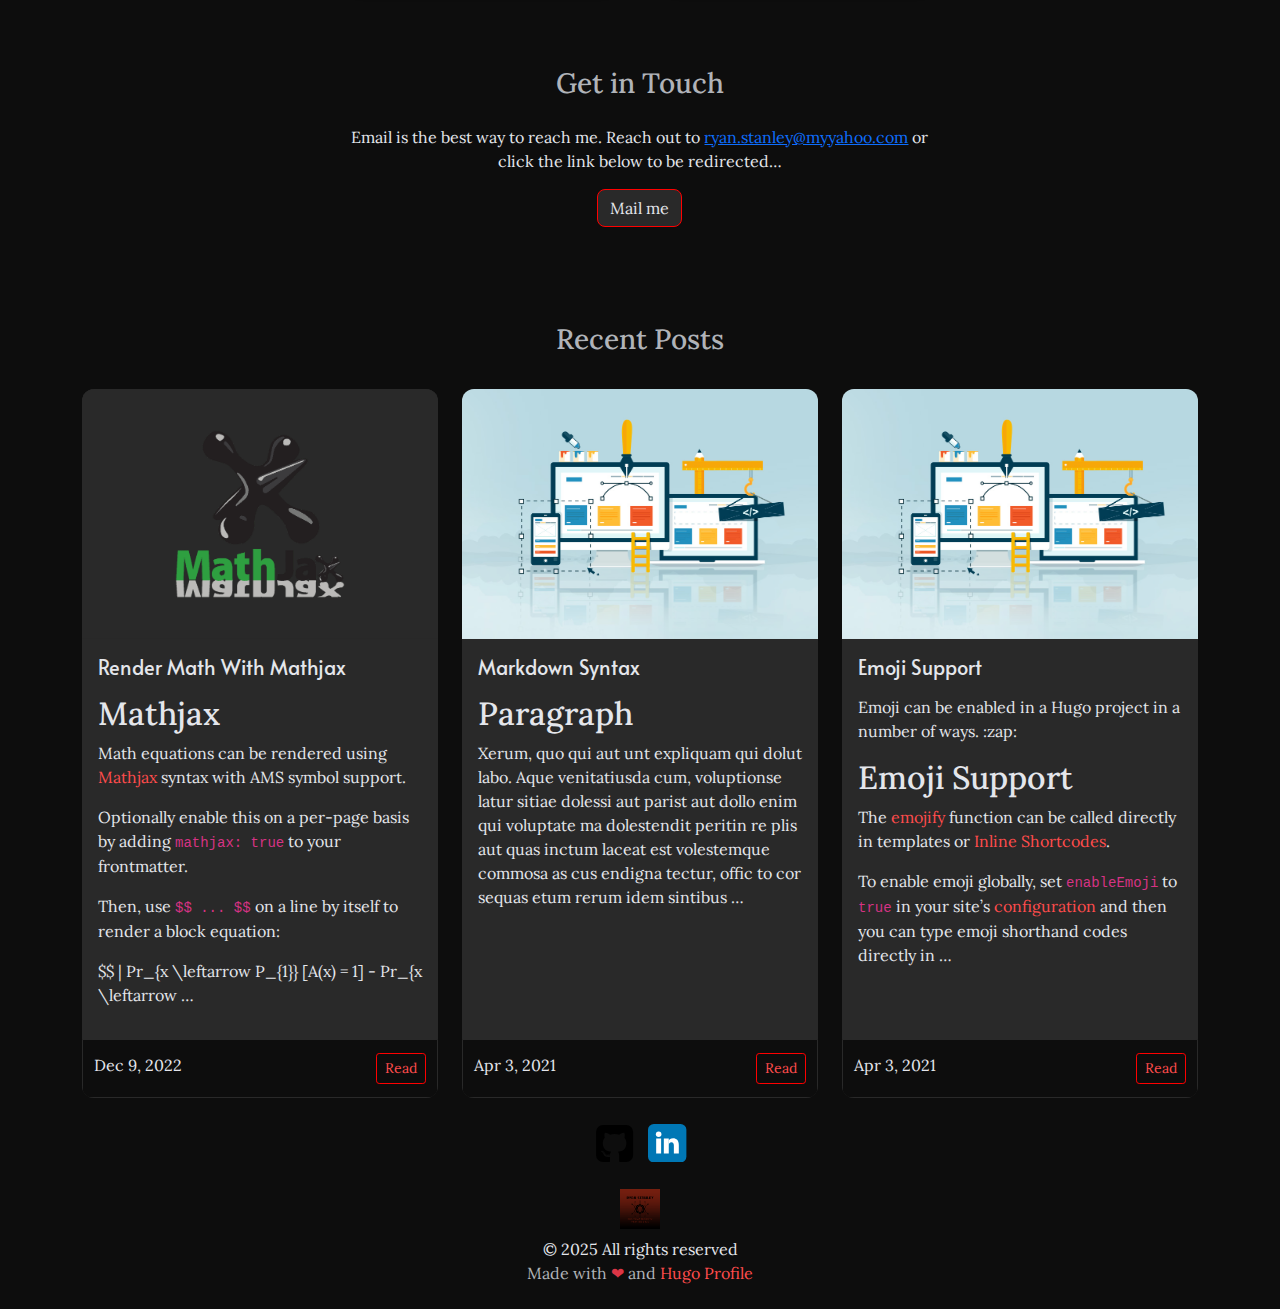
==== commit 7e6ff477: "education, projects, contact changes" ====
--- a/index.html
+++ b/index.html
@@ -941,14 +941,14 @@
                         <div class="card">
                             <div class="card-body">
                                 <div class="float-end">
-                                    <small>2013 - 2015</small>
+                                    <small>2023 - Present</small>
                                 </div>
-                                <h5 class="card-title">Degree Example 1</h5>
-                                
-                                
-                                <a href="https://example.org" target="_blank">
+                                <h5 class="card-title">Bachelors of Applied Science in Cybersecurity</h5>
+                                
+                                
+                                <a href="https://www.austincc.edu/" target="_blank">
                                     <h6>
-                                    School for degree example 1
+                                    Austin Community College
                                     </h6>
                                 </a>
                                 
@@ -957,50 +957,7 @@
                                 <div class="py-1">
                                     GPA:
                                     <i>
-                                        <small>3.8 out of 5.0</small>
-                                    </i> 
-                                </div>
-                                
-                                <div class="py-1 education-content">
-                                    <p>Extracurricular Activities</p>
-<ul>
-<li>Lorem ipsum dolor sit amet consectetur adipisicing elit.</li>
-<li>Tempora esse, eaque delectus nulla quo doloribus itaque expedita alias natus optio totam maxime nihil excepturi velit a animi laborum hic similique.</li>
-</ul>
-                                </div>
-
-                                
-                            </div>
-                        </div>
-                    </div>
-                </div>
-            </div>
-            
-            <div class="col-12 p-0">
-                <div class="row row align-items-center justify-content-center m-1 mb-4">
-                    
-
-                    <div class="col-md-9">
-                        <div class="card">
-                            <div class="card-body">
-                                <div class="float-end">
-                                    <small>2009 - 2013</small>
-                                </div>
-                                <h5 class="card-title">Degree Example 2</h5>
-                                
-                                
-                                <a href="https://example.org" target="_blank">
-                                    <h6>
-                                    School for degree example 2
-                                    </h6>
-                                </a>
-                                
-
-                                
-                                <div class="py-1">
-                                    GPA:
-                                    <i>
-                                        <small>3.9 out of 5.0</small>
+                                        <small>4.0 out of 4.0</small>
                                     </i> 
                                 </div>
                                 
@@ -1019,12 +976,6 @@
                                 </div>
 
                                 
-                                <div class="py-1">
-                                    <a href="https://example.com" class="btn">
-                                        My academic record
-                                    </a>
-                                </div>
-                                
                             </div>
                         </div>
                     </div>
@@ -1039,14 +990,14 @@
                         <div class="card">
                             <div class="card-body">
                                 <div class="float-end">
-                                    <small></small>
+                                    <small>2023 - Present</small>
                                 </div>
-                                <h5 class="card-title">Degree Example 3</h5>
-                                
-                                
-                                <a href="https://example.org" target="_blank">
+                                <h5 class="card-title">Asssociates of Applied Science in LAN Security</h5>
+                                
+                                
+                                <a href="https://www.austincc.edu/" target="_blank">
                                     <h6>
-                                    School for degree example 3
+                                    Austin Community College
                                     </h6>
                                 </a>
                                 
@@ -1055,20 +1006,67 @@
                                 <div class="py-1">
                                     GPA:
                                     <i>
-                                        <small>4.2 out of 5.0</small>
+                                        <small>4.0 out of 4.0</small>
                                     </i> 
                                 </div>
                                 
                                 <div class="py-1 education-content">
-                                    
+                                    <p>I Publiced two papers in the ACM SIGCHI Conference on Artificial Intelligence.</p>
+<ul>
+<li><a href="https://example.com">Fast and Accurate Object Detection with a Single Convolutional Neural Network</a></li>
+<li>Face mask detection using a single convolutional neural network.</li>
+</ul>
+<p>Extracurricular Activities</p>
+<ul>
+<li>Lorem ipsum dolor sit amet consectetur adipisicing elit.</li>
+<li>Tempora esse, eaque delectus nulla quo doloribus itaque expedita alias natus optio totam maxime nihil excepturi velit a animi laborum hic similique.</li>
+</ul>
+
                                 </div>
 
                                 
+                            </div>
+                        </div>
+                    </div>
+                </div>
+            </div>
+            
+            <div class="col-12 p-0">
+                <div class="row row align-items-center justify-content-center m-1 mb-4">
+                    
+
+                    <div class="col-md-9">
+                        <div class="card">
+                            <div class="card-body">
+                                <div class="float-end">
+                                    <small>2014 - 2017</small>
+                                </div>
+                                <h5 class="card-title">High School Diploma</h5>
+                                
+                                
+                                <a href="https://lths.ltisdschools.org/" target="_blank">
+                                    <h6>
+                                    Lake Travis High School
+                                    </h6>
+                                </a>
+                                
+
+                                
                                 <div class="py-1">
-                                    <a href="https://example.com" class="btn">
-                                        Featured
-                                    </a>
+                                    GPA:
+                                    <i>
+                                        <small>3.3 out of 4.0</small>
+                                    </i> 
                                 </div>
+                                
+                                <div class="py-1 education-content">
+                                    <p>Extracurricular Activities</p>
+<ul>
+<li>Lorem ipsum dolor sit amet consectetur adipisicing elit.</li>
+<li>Tempora esse, eaque delectus nulla quo doloribus itaque expedita alias natus optio totam maxime nihil excepturi velit a animi laborum hic similique.</li>
+</ul>
+                                </div>
+
                                 
                             </div>
                         </div>
@@ -1087,9 +1085,9 @@
         <div class="row justify-content-center px-3 px-md-5">
             
             <div class="col-lg-4 col-md-6 my-3">
-                <div class="card my-3 h-100" title="Ryan Stanley - Cybersecurity Portfolio">
+                <div class="card my-3 h-100" title="Project Example 1">
                     <div class="card-head">
-                        <img class="card-img-top" src="/images/projects/profile.png" alt="Ryan Stanley - Cybersecurity Portfolio">
+                        <img class="card-img-top" src="/images/projects/profile.png" alt="Project Example 1">
                     </div>
                     <div class="card-body bg-transparent p-3">
                         <div class="pb-2 bg-transparent">
@@ -1101,7 +1099,7 @@
                             <span class="badge badge-secondary">Javascript</span>
                             
                         </div>
-                        <h5 class="card-title bg-transparent mt-1">Ryan Stanley - Cybersecurity Portfolio</h5>
+                        <h5 class="card-title bg-transparent mt-1">Project Example 1</h5>
                         <div class="card-text bg-transparent secondary-font">
                             A highly customizable and mobile first Hugo template for personal portfolio and blog.
                         </div>
@@ -1140,9 +1138,9 @@
             </div>
             
             <div class="col-lg-4 col-md-6 my-3">
-                <div class="card my-3 h-100" title="Image Converter">
+                <div class="card my-3 h-100" title="Project Example 2">
                     <div class="card-head">
-                        <img class="card-img-top" src="/images/projects/converter.jpg" alt="Image Converter">
+                        <img class="card-img-top" src="/images/projects/converter.jpg" alt="Project Example 2">
                     </div>
                     <div class="card-body bg-transparent p-3">
                         <div class="pb-2 bg-transparent">
@@ -1152,7 +1150,7 @@
                             <span class="badge badge-secondary">Bootstrap</span>
                             
                         </div>
-                        <h5 class="card-title bg-transparent mt-1">Image Converter</h5>
+                        <h5 class="card-title bg-transparent mt-1">Project Example 2</h5>
                         <div class="card-text bg-transparent secondary-font">
                             A web app to convert image to pdf, png to jpg, png to jpg and png to webp without database using django.
                         </div>
@@ -1179,9 +1177,9 @@
             </div>
             
             <div class="col-lg-4 col-md-6 my-3">
-                <div class="card my-3 h-100" title="Ryan Stanley - Cybersecurity Portfolio V2">
+                <div class="card my-3 h-100" title="Project Example 3">
                     <div class="card-head">
-                        <img class="card-img-top" src="/images/projects/profile2.jpg" alt="Ryan Stanley - Cybersecurity Portfolio V2">
+                        <img class="card-img-top" src="/images/projects/profile2.jpg" alt="Project Example 3">
                     </div>
                     <div class="card-body bg-transparent p-3">
                         <div class="pb-2 bg-transparent">
@@ -1193,7 +1191,7 @@
                             <span class="badge badge-secondary">Javascript</span>
                             
                         </div>
-                        <h5 class="card-title bg-transparent mt-1">Ryan Stanley - Cybersecurity Portfolio V2</h5>
+                        <h5 class="card-title bg-transparent mt-1">Project Example 3</h5>
                         <div class="card-text bg-transparent secondary-font">
                             A clean and simple Hugo template for personal portfolio and blog.
                         </div>
@@ -1324,7 +1322,7 @@
             <div class="row justify-content-center px-md-5">
                 <div class="col-md-8 py-3">
                     <div class="text-center">
-                        My inbox is always open. Whether you have a question or just want to say hi, I’ll try my best to get back to you!
+                        Email is the best way to reach me. Reach out to <a href="mailto:ryan.stanley@myyahoo.com">ryan.stanley@myyahoo.com</a> or click the link below to be redirected&hellip;
                     </div>
                     
                     <div class="text-center pt-3">
